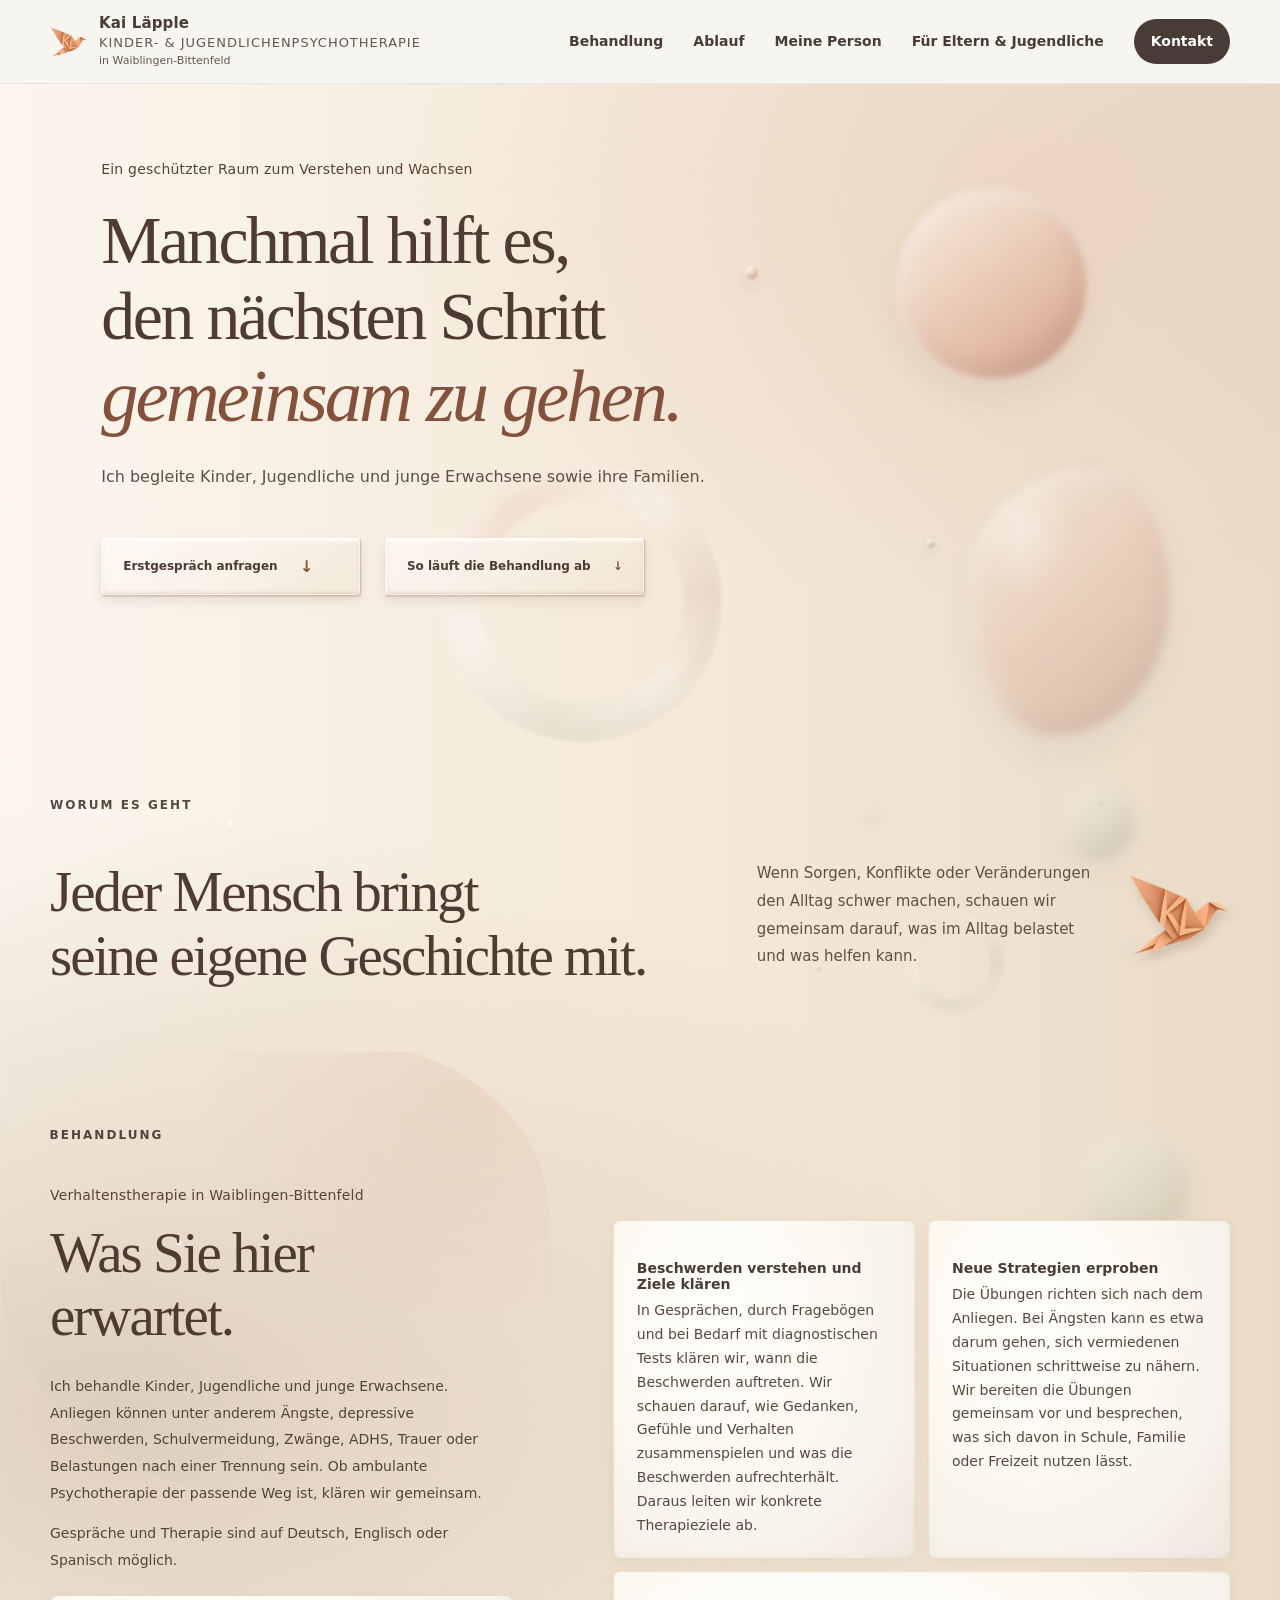
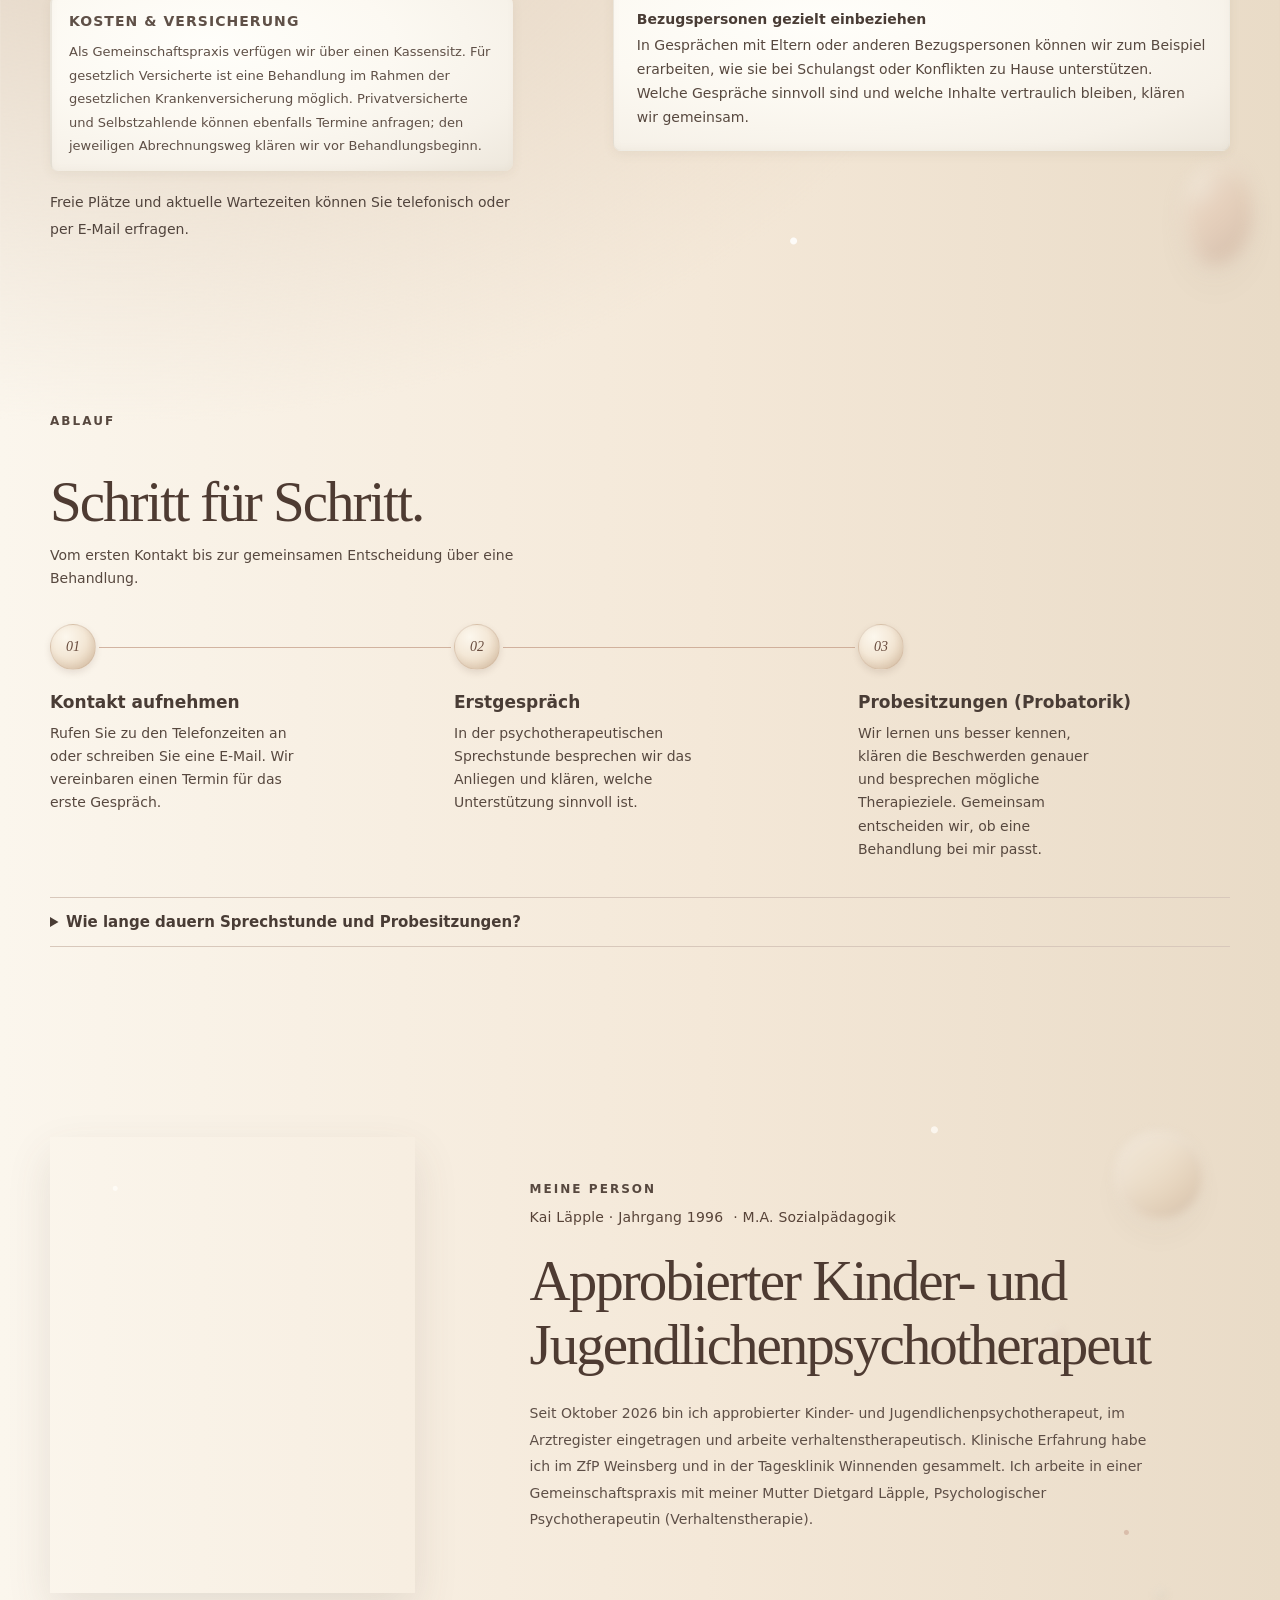
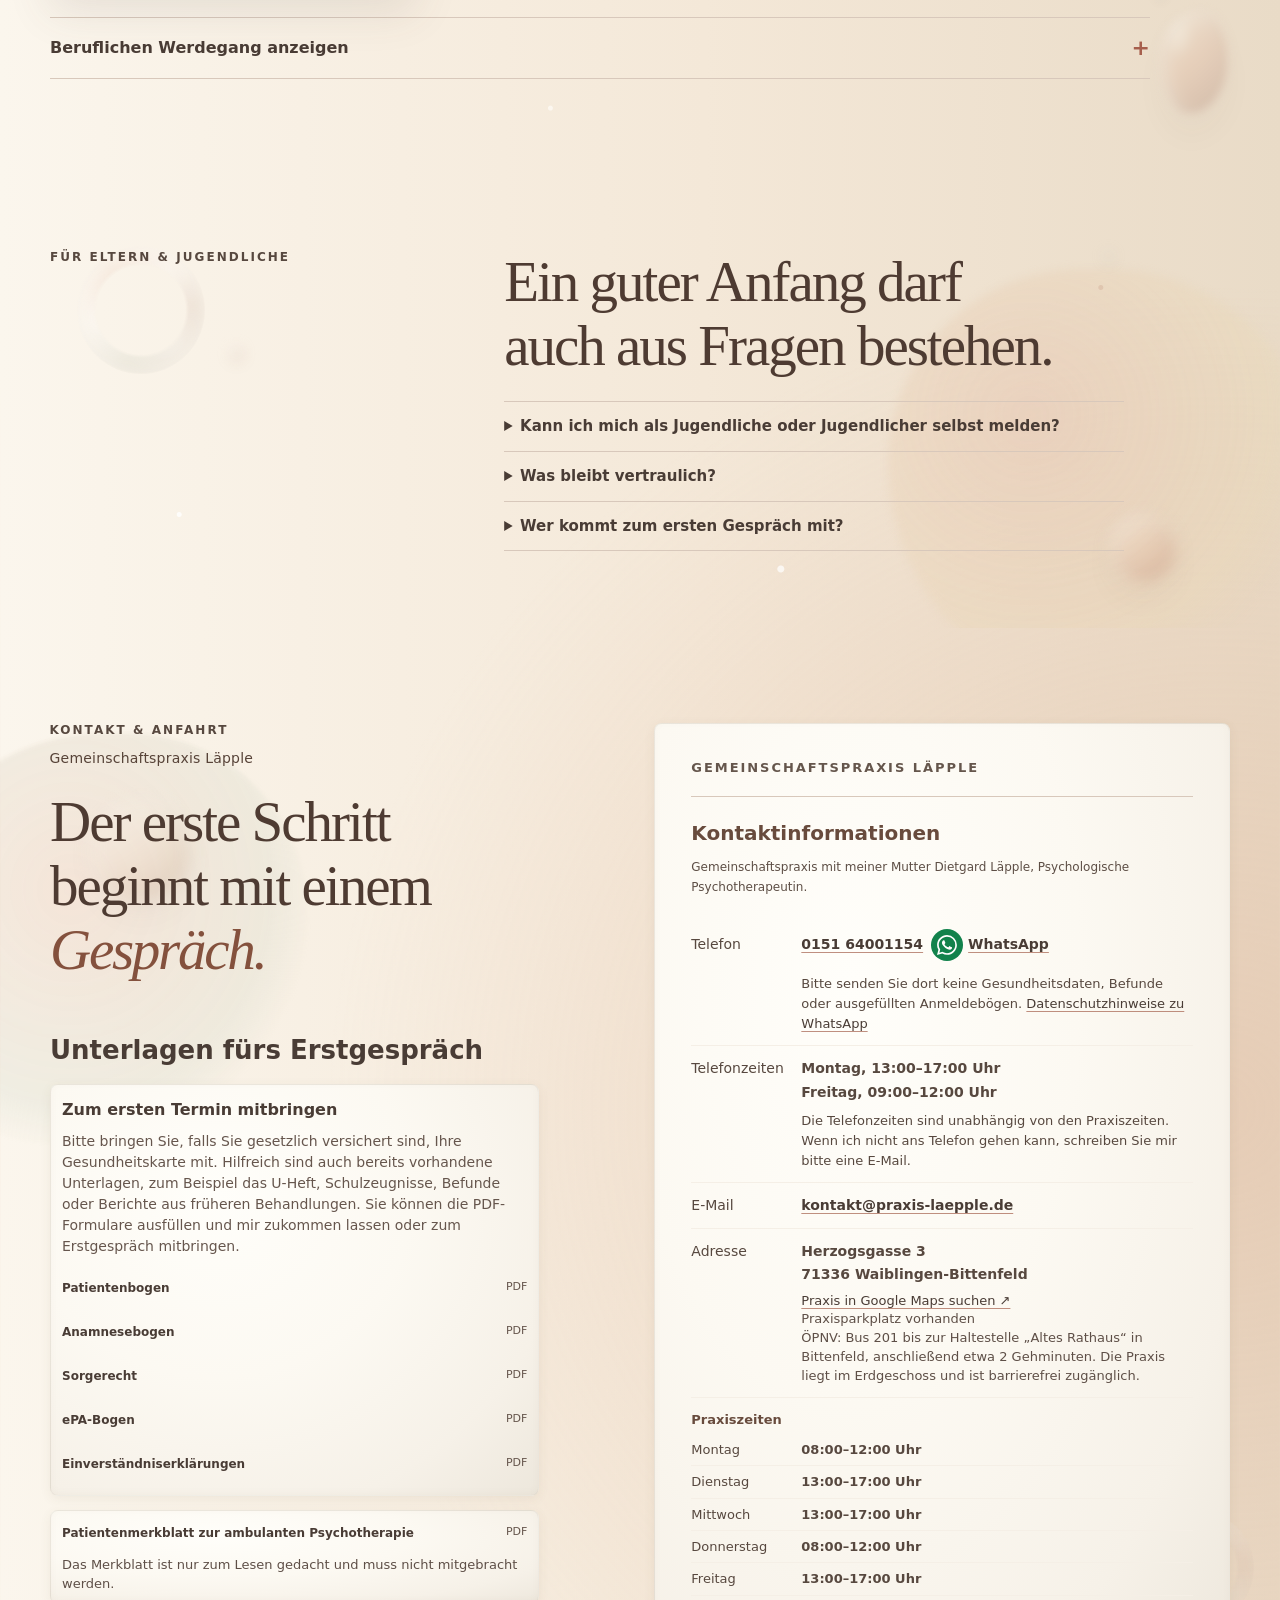
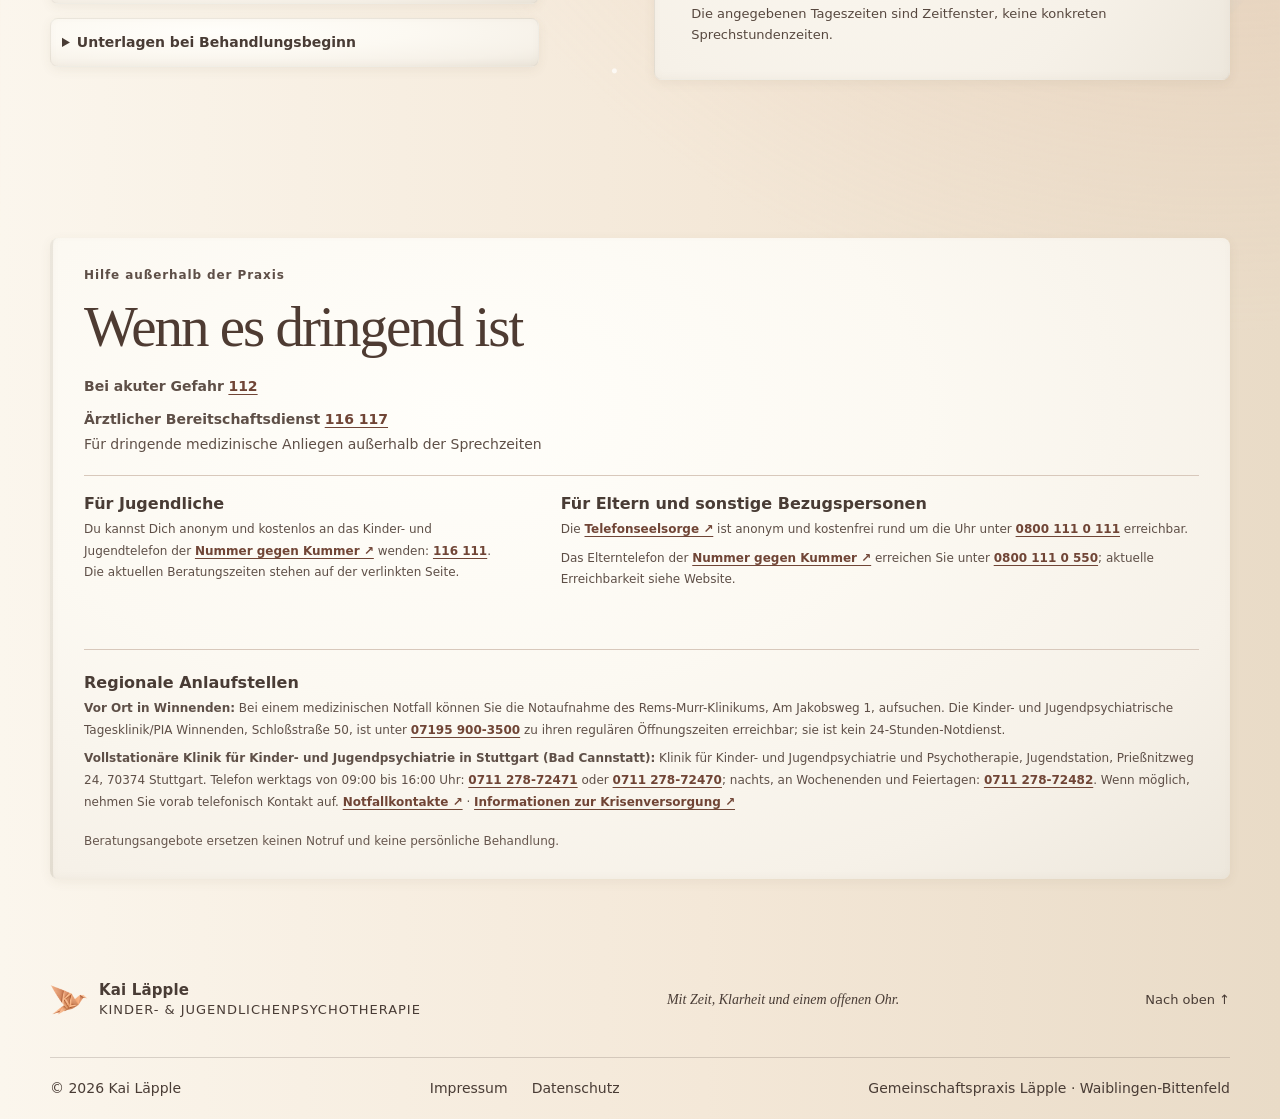
==== index.html @ 7a10edcb "Sanft bewegten Origami-Kranich neben den Willkommenstext setzen" ====
<!doctype html>
<html lang="de">
<head>
  <meta charset="utf-8">
  <meta name="viewport" content="width=device-width, initial-scale=1">
  <meta name="theme-color" content="#f7f5ef">
  <meta name="description" content="Praxis Läpple in Waiblingen-Bittenfeld: Kai Läpple ist approbierter Kinder- und Jugendlichenpsychotherapeut. Verhaltenstherapie für junge Menschen.">
  <meta property="og:type" content="website">
  <meta property="og:title" content="Kai Läpple | Praxis für Psychotherapie in Bittenfeld">
  <meta property="og:description" content="Approbierter Kinder- und Jugendlichenpsychotherapeut in Waiblingen-Bittenfeld. Verhaltenstherapie für Kinder, Jugendliche und junge Erwachsene.">
  <meta property="og:url" content="https://praxis-laepple.de/">
  <meta property="og:image" content="https://praxis-laepple.de/images/og-origami-share.png?v=20261110-sharp">
  <meta property="og:image:alt" content="Hochauflösender Origami-Vogel aus apricotfarbenem Papier auf warmem Cremegrund – Logo der Praxis Läpple">
  <meta property="og:image:type" content="image/png">
  <meta property="og:image:secure_url" content="https://praxis-laepple.de/images/og-origami-share.png?v=20261110-sharp">
  <meta property="og:image:width" content="1200">
  <meta property="og:image:height" content="630">
  <meta name="twitter:card" content="summary_large_image">
  <meta name="twitter:title" content="Kai Läpple | Psychotherapie in Bittenfeld">
  <meta name="twitter:description" content="Approbierter Kinder- und Jugendlichenpsychotherapeut in Waiblingen-Bittenfeld. Verhaltenstherapie für junge Menschen und Familien.">
  <meta name="twitter:image" content="https://praxis-laepple.de/images/og-origami-share.png?v=20261110-sharp">
  <meta name="twitter:image:alt" content="Freigestellter Origami-Vogel aus apricotfarbenem Papier, Logo der Praxis Läpple">
  <title>Kai Läpple | Praxis für Psychotherapie in Bittenfeld</title>
  <link rel="canonical" href="https://praxis-laepple.de/">
  <link rel="icon" type="image/png" sizes="512x512" href="/favicon.png">
  <link rel="shortcut icon" href="/favicon.png">
  <link rel="apple-touch-icon" sizes="512x512" href="/favicon.png">
  <script type="application/ld+json">
  {"@context":"https://schema.org","@type":"MedicalBusiness","name":"Praxis Läpple","description":"Gemeinschaftspraxis mit Kai Läpple, approbierter Kinder- und Jugendlichenpsychotherapeut, und seiner Mutter Dietgard Läpple, Psychologische Psychotherapeutin.","url":"https://praxis-laepple.de/","image":"https://praxis-laepple.de/images/og-origami-share.png?v=20261110-sharp","telephone":"+49 151 64001154","email":"kontakt@praxis-laepple.de","address":{"@type":"PostalAddress","streetAddress":"Herzogsgasse 3","postalCode":"71336","addressLocality":"Bittenfeld","addressCountry":"DE"},"availableLanguage":["German","English","Spanish"],"openingHoursSpecification":[{"@type":"OpeningHoursSpecification","dayOfWeek":"https://schema.org/Monday","opens":"08:00","closes":"12:00"},{"@type":"OpeningHoursSpecification","dayOfWeek":"https://schema.org/Tuesday","opens":"13:00","closes":"17:00"},{"@type":"OpeningHoursSpecification","dayOfWeek":"https://schema.org/Wednesday","opens":"13:00","closes":"17:00"},{"@type":"OpeningHoursSpecification","dayOfWeek":"https://schema.org/Thursday","opens":"08:00","closes":"12:00"},{"@type":"OpeningHoursSpecification","dayOfWeek":"https://schema.org/Friday","opens":"13:00","closes":"17:00"}]}
  </script>
  <link rel="stylesheet" href="styles.css?v=20261126-typografie">
  <link rel="stylesheet" href="image-styles.css?v=20261110f">
  <link rel="stylesheet" href="illustrations.css?v=20261126-ersttermin">
  <style>
    .welcome .welcome-story { display: flex; align-items: center; gap: clamp(14px, 2vw, 26px); min-width: 0; }
    .welcome .welcome-story p { margin-bottom: 0; }
    .welcome-crane { flex: 0 0 clamp(65px, 8vw, 105px); }
    .welcome-crane img {
      display: block;
      width: 100%;
      height: auto;
      filter: drop-shadow(3px 7px 5px rgba(119,77,55,.21));
    }
    @media (prefers-reduced-motion: no-preference) {
      .welcome-crane img { animation: welcome-crane-sway 9s ease-in-out infinite alternate; }
    }
    @keyframes welcome-crane-sway {
      from { transform: translateY(2px) rotate(-5deg); filter: drop-shadow(2px 5px 4px rgba(119,77,55,.23)); }
      to { transform: translateY(-6px) rotate(5deg); filter: drop-shadow(5px 10px 6px rgba(119,77,55,.15)); }
    }
    @media (max-width: 760px) {
      .welcome .welcome-story { display: grid; gap: 3px; }
      .welcome-crane { width: 65px; justify-self: end; }
    }
    #site-nav a:not(.nav-contact) {
      position: relative;
      transition: color .24s ease, transform .28s ease;
    }
    #site-nav a:not(.nav-contact)::after {
      content: "";
      position: absolute;
      inset: auto 0 -5px;
      height: 2px;
      border-radius: 2px;
      background: linear-gradient(90deg, #84513d, #c98a70);
      transform: scaleX(0);
      transform-origin: left;
      transition: transform .32s cubic-bezier(.22,.8,.3,1);
      pointer-events: none;
    }
    #site-nav a:not(.nav-contact):is(:hover, :focus-visible) { color: #84513d; }
    #site-nav a:not(.nav-contact):is(:hover, :focus-visible)::after { transform: scaleX(1); }
    @media (min-width: 761px) and (prefers-reduced-motion: no-preference) {
      #site-nav a:not(.nav-contact):is(:hover, :focus-visible) { transform: translateY(-2px); }
    }
    @media (max-width: 760px) {
      #site-nav a:not(.nav-contact)::after { inset: auto auto 3px 2px; width: 2.5rem; }
    }
    @media (prefers-reduced-motion: reduce) {
      #site-nav a:not(.nav-contact), #site-nav a:not(.nav-contact)::after { transition: none; }
    }
    #kontakt .whatsapp-contact {
      display: inline-flex;
      align-items: center;
      gap: 5px;
      min-height: 44px;
      padding-inline: 4px;
      white-space: nowrap;
    }
    #kontakt .whatsapp-contact svg { flex: none; }
    #main {
      --warm-glass-surface: linear-gradient(145deg, rgba(255,253,249,.62), rgba(233,219,199,.29));
      --matte-stops: #fcf7ed 0%, #f4e8d7 43%, #e6d3bb 77%, #d7bea4 100%;
      --matte-edge: rgba(145,108,83,.2);
      --matte-shadow: inset -2px -3px 6px rgba(130,91,65,.10), 0 3px 7px rgba(95,65,45,.13);
    }
    #main .offer-card,
    #main .membership-note,
    #main .contact-card,
    #main .process-steps article > span {
      background: radial-gradient(circle at 34% 27%, var(--matte-stops));
      border-color: var(--matte-edge);
      color: #684b3d;
      box-shadow: var(--matte-shadow);
    }
    #main .process-steps::before { content: none; }
    #main .process-steps article:not(:last-child)::before {
      content: "";
      position: absolute;
      pointer-events: none;
      background: #be927c;
      opacity: .65;
    }
    @media (min-width: 761px) {
      #main .process-steps article:not(:last-child)::before { top: 23px; left: 49px; right: -29px; height: 1px; }
    }
    @media (max-width: 760px) {
      #main .process-steps article:not(:last-child)::before { top: 49px; bottom: -17px; left: 22px; width: 1px; }
    }
    #main .offer-card,
    #main .membership-note,
    #main .contact-card {
      box-shadow: inset 0 0 0 1px rgba(255,251,245,.63), inset 0 2px 5px rgba(255,255,255,.78),
        inset 0 -3px 7px rgba(147,103,76,.19), 0 6px 15px rgba(78,59,50,.12);
    }
    #main .offer-card { transition: none; }
    #main .offer-card:hover { transform: none; }
    #start .hero-actions .button {
      background: var(--warm-glass-surface);
      border: 1px solid rgba(159,120,94,.46);
      border-top-color: rgba(255,255,255,.94);
      border-left-color: rgba(255,250,244,.88);
      color: #4e3b32;
      box-shadow: inset 0 0 0 1px rgba(255,251,245,.58), inset 0 2px 3px rgba(255,255,255,.78), inset 0 -2px 4px rgba(147,103,76,.23), 0 1px 2px rgba(78,59,50,.14), 0 5px 12px rgba(78,59,50,.11);
      -webkit-backdrop-filter: blur(9px);
      backdrop-filter: blur(9px);
    }
    #start .hero-actions .button:hover {
      background: linear-gradient(145deg, rgba(255,253,249,.82), rgba(233,219,199,.52));
    }
    #start .hero-actions .button span { color: #84513d; }
    .page-color-field {
      background:
        radial-gradient(ellipse 65% 560px at 80% 120px, rgba(233,202,181,.46), transparent 74%),
        radial-gradient(ellipse 90% var(--taupe-spread, 1050px) at 9% var(--taupe-center, 24%), rgba(210,189,167,.66), transparent 78%),
        radial-gradient(ellipse 87% var(--copper-spread, 1250px) at 95% var(--copper-center, 75%), rgba(224,181,155,.39), transparent 80%),
        linear-gradient(90deg,#fbf6ed 0%,#f4e8d8 55%,#e9dbc7 100%);
    }
    .page-color-field #main > section, .page-color-field > .site-footer { background: transparent !important; }
    .page-color-field { overflow-x: clip; }
    #main > .hero, #start > .ambient--hero { overflow: visible !important; }
    #main > .hero::before, #main > .process-section::before { background: none !important; }
    #main > .welcome::after, #main > .person-section::before { content: none !important; }
    #start .ambient--hero .ambient-orb { opacity: .53 !important; }
    #start .ambient--hero .ambient-ring { opacity: .32 !important; }
    #start .ambient--hero .ambient-petal { opacity: .38 !important; }
    @media (prefers-reduced-motion: no-preference) {
      #start .ambient-sculpture { animation: hero-sculpture-drift 24s ease-in-out infinite alternate; }
      #start .ambient--hero .ambient-orb { animation-duration: 12s; }
      #start .ambient--hero .ambient-ring { animation-duration: 17s; }
      #start .ambient--hero .ambient-petal { animation-duration: 15s; }
    }
    @keyframes hero-sculpture-drift {
      0% { border-radius: 63% 37% 49% 51% / 44% 45% 55% 56%; transform: translate3d(0, 0, 0) rotate(-5deg) scale(.98); }
      50% { border-radius: 43% 57% 58% 42% / 56% 39% 61% 44%; transform: translate3d(16px, 24px, 18px) rotate(1deg) scale(1.03); }
      100% { border-radius: 55% 45% 39% 61% / 42% 59% 41% 58%; transform: translate3d(35px, -22px, 0) rotate(9deg) scale(1.06); }
    }
    #main > .welcome::before {
      background-image:
        radial-gradient(circle at 18% 28%,rgba(255,255,255,.82) 0 2px,transparent 3px),
        radial-gradient(circle at 64% 74%,rgba(226,180,158,.3) 0 2px,transparent 3px),
        radial-gradient(circle at 86% 22%,rgba(194,203,184,.36) 0 3px,transparent 4px) !important;
    }
    #main > .person-section, #main > .crisis-section { border-top: 0 !important; }
    #main .ambient--margin { display: none; }
    @media (min-width: 1380px) {
      #main .ambient--margin { display: block; inset: 0 -96px; z-index: -1; }
      #main .ambient--process-margin .ambient-shape { right: 20px; top: 13%; width: 46px; opacity: .46; }
    }
    .person-copy .person-bio p { font-size: 14px; color: var(--ink-soft); line-height: 1.9; }
    @media (max-width: 760px) {
      #person .person-copy { display: contents; }
      #person .person-intro { grid-area: 1 / 1; }
      #person .person-visual { grid-area: 2 / 1; }
      #person .person-bio { grid-area: 3 / 1; }
      #main #person .person-bio h2 {
        font-size: clamp(18px, 6.8vw, 32px);
        hyphens: none;
        overflow-wrap: normal;
      }
      #main #person .person-bio h2 span { white-space: nowrap; }
      #person .career-details { grid-area: 4 / 1; }
      #person .person-intro .section-kicker { margin-bottom: 12px; }
      #person .person-intro .eyebrow { margin-bottom: 0; font-size: 13px; }
      #person .person-intro .degree-line { display: inline-block; white-space: nowrap; }
    }
    .site-header .brand-copy .brand-location { margin-top: 2px; font-size: 11px; letter-spacing: 0; text-transform: none; }
    #kontakt .contact-layout { row-gap: 24px; }
    #kontakt .contact-downloads { margin-top: 0; min-width: 0; }
    #kontakt .contact-downloads .form-download small { justify-self: end; text-align: right; font-size: 11px; }
    .contact-downloads > h3 { margin: 0 0 12px; font-size: clamp(20px, 3vw, 26px); }
    .crisis-section .crisis-priority { padding-bottom: 10px; border-bottom: 1px solid var(--line); }
    .crisis-section .crisis-priority p { margin: 0 0 8px; font-size: 14px; }
    .crisis-section .crisis-audiences .crisis-local { padding-top: 5px; border-top: 1px solid var(--line); }
    @media (min-width: 761px) {
      #kontakt .contact-layout { grid-template-rows: auto 1fr; }
      #kontakt .contact-card { grid-area: 1 / 2 / span 2; }
      #kontakt .contact-downloads { grid-area: 2 / 1; }
      #kontakt .contact-download-jump { display: none; }
      .crisis-section .crisis-local { grid-column: 1 / -1; }
    }
    @media (max-width: 760px) {
      #start { padding-bottom: 30px !important; }
    }
    #main .matte-surface,
    #main .matte-surface:hover {
      background: radial-gradient(ellipse at 34% 27%, #fffefa 0%, #fcf9f2 43%, #f6f1e8 77%, #ede7dc 100%);
      border-color: rgba(139,125,106,.11);
      border-radius: 8px;
      box-shadow: inset 0 -2px 7px rgba(117,104,88,.04), 0 3px 12px rgba(95,80,62,.07);
    }
  </style>
</head>
<body>
  <a class="skip-link" href="#main">Zum Inhalt springen</a>
  <header class="site-header">
    <a class="brand" href="#start" aria-label="Kai Läpple – zur Startseite">
      <span class="brand-mark" aria-hidden="true"><img class="brand-logo" src="images/origami-transparent-icon.png" alt="" aria-hidden="true" width="512" height="512"></span>
      <span class="brand-copy"><strong>Kai Läpple</strong><small>Kinder- &amp; Jugendlichenpsychotherapie</small><small class="brand-location">in Waiblingen-Bittenfeld</small></span>
    </a>
    <button class="menu-toggle" aria-expanded="false" aria-controls="site-nav"><span></span><span></span><span class="sr-only">Menü öffnen</span></button>
    <nav id="site-nav" class="site-nav" aria-label="Hauptnavigation">
      <a href="#angebot">Behandlung</a><a href="#ablauf">Ablauf</a><a href="#person">Meine Person</a><a href="#informationen">Für Eltern &amp; Jugendliche</a><a class="nav-contact" href="#kontakt">Kontakt</a>
    </nav>
  </header>

  <div class="page-color-field">
  <main id="main">
    <section class="hero section-shell" id="start">
      <div class="ambient-composition ambient--hero" aria-hidden="true"><span class="ambient-shape ambient-sculpture"></span><span class="ambient-shape ambient-orb ambient-orb--peach"></span><span class="ambient-shape ambient-ring"></span><span class="ambient-shape ambient-petal"></span><i class="ambient-bead bead-one"></i><i class="ambient-bead bead-two"></i><i class="ambient-bead bead-three"></i></div>
        <div class="hero-copy">
        <p class="eyebrow"><span class="eyebrow-dot"></span> Ein geschützter Raum zum Verstehen und Wachsen</p>
        <h1>Manchmal hilft es,<br>den nächsten Schritt<br><em>gemeinsam zu&nbsp;gehen.</em></h1>
        <p class="hero-intro">Ich begleite Kinder, Jugendliche und junge Erwachsene sowie ihre Familien.</p>
        <div class="hero-actions"><a class="button button-dark" href="#kontakt">Erstgespräch anfragen <span aria-hidden="true">↓</span></a><a class="button button-outline" href="#ablauf">So läuft die Behandlung ab <span aria-hidden="true">↓</span></a></div>
      </div>

    </section>

    <section class="welcome welcome-compact section-shell section-pad" aria-labelledby="welcome-title">
      <div class="ambient-composition ambient--welcome" aria-hidden="true"><span class="ambient-shape ambient-orb ambient-orb--sage"></span><span class="ambient-shape ambient-ring ambient-ring--small"></span><i class="ambient-bead bead-one"></i><i class="ambient-bead bead-two"></i></div>
      <div class="section-kicker"><span>Worum es geht</span></div>
      <div class="welcome-content"><h2 id="welcome-title">Jeder Mensch bringt<br>seine eigene Geschichte mit.</h2><div class="welcome-story"><p>Wenn Sorgen, Konflikte oder Veränderungen den Alltag schwer machen, schauen wir gemeinsam darauf, was im Alltag belastet und was helfen kann.</p><div class="welcome-crane" aria-hidden="true"><img src="images/origami-transparent-icon.png" alt="" width="512" height="512" loading="lazy" decoding="async"></div></div></div>
    </section>

    <section class="offer-section" id="angebot">
      <div class="ambient-composition ambient--offer" aria-hidden="true"><span class="ambient-shape ambient-orb ambient-orb--sage"></span><span class="ambient-shape ambient-petal ambient-petal--clay"></span><i class="ambient-bead bead-one"></i><i class="ambient-bead bead-two"></i><i class="ambient-bead bead-three"></i></div><div class="section-shell section-pad offer-layout"><div><div class="section-kicker"><span>Behandlung</span></div><p class="eyebrow">Verhaltenstherapie in Waiblingen-Bittenfeld</p><h2>Was Sie hier<br>erwartet.</h2><p>Ich behandle Kinder, Jugendliche und junge Erwachsene. Anliegen können unter anderem Ängste, depressive Beschwerden, Schulvermeidung, Zwänge, ADHS, Trauer oder Belastungen nach einer Trennung sein. Ob ambulante Psychotherapie der passende Weg ist, klären wir gemeinsam.</p><p>Gespräche und Therapie sind auf Deutsch, Englisch oder Spanisch möglich.</p><div class="membership-note matte-surface"><span class="mini-label">KOSTEN &amp; VERSICHERUNG</span><p>Als Gemeinschaftspraxis verfügen wir über einen Kassensitz. Für gesetzlich Versicherte ist eine Behandlung im Rahmen der gesetzlichen Krankenversicherung möglich. Privatversicherte und Selbstzahlende können ebenfalls Termine anfragen; den jeweiligen Abrechnungsweg klären wir vor Behandlungsbeginn.</p></div><p class="offer-wait-note">Freie Plätze und aktuelle Wartezeiten können Sie telefonisch oder per E-Mail erfragen.</p></div><div class="offer-cards">
        <article class="offer-card matte-surface"><h3>Beschwerden verstehen und Ziele klären</h3><p>In Gesprächen, durch Fragebögen und bei Bedarf mit diagnostischen Tests klären wir, wann die Beschwerden auftreten. Wir schauen darauf, wie Gedanken, Gefühle und Verhalten zusammenspielen und was die Beschwerden aufrechterhält. Daraus leiten wir konkrete Therapieziele ab.</p></article>
        <article class="offer-card matte-surface"><h3>Neue Strategien erproben</h3><p>Die Übungen richten sich nach dem Anliegen. Bei Ängsten kann es etwa darum gehen, sich vermiedenen Situationen schrittweise zu nähern. Wir bereiten die Übungen gemeinsam vor und besprechen, was sich davon in Schule, Familie oder Freizeit nutzen lässt.</p></article>
        <article class="offer-card matte-surface"><h3>Bezugspersonen gezielt einbeziehen</h3><p>In Gesprächen mit Eltern oder anderen Bezugspersonen können wir zum Beispiel erarbeiten, wie sie bei Schulangst oder Konflikten zu Hause unterstützen. Welche Gespräche sinnvoll sind und welche Inhalte vertraulich bleiben, klären wir gemeinsam.</p></article>
      </div></div></section>

    <section class="section-shell section-pad process-section" id="ablauf"><div class="ambient-composition ambient--margin ambient--process-margin" aria-hidden="true"><span class="ambient-shape ambient-orb ambient-orb--sage"></span></div><div class="section-kicker"><span>Ablauf</span></div><div class="process-heading"><h2>Schritt für Schritt.</h2><p>Vom ersten Kontakt bis zur gemeinsamen Entscheidung über eine Behandlung.</p></div><div class="process-steps"><article><span>01</span><h3>Kontakt aufnehmen</h3><p>Rufen Sie zu den Telefonzeiten an oder schreiben Sie eine E-Mail. Wir vereinbaren einen Termin für das erste Gespräch.</p></article><article><span>02</span><h3>Erstgespräch</h3><p>In der psychotherapeutischen Sprechstunde besprechen wir das Anliegen und klären, welche Unterstützung sinnvoll ist.</p></article><article><span>03</span><h3>Probesitzungen (Probatorik)</h3><p>Wir lernen uns besser kennen, klären die Beschwerden genauer und besprechen mögliche Therapieziele. Gemeinsam entscheiden wir, ob eine Behandlung bei mir passt.</p></article></div>
      <details class="site-disclosure process-detail">
        <summary>Wie lange dauern Sprechstunde und Probesitzungen?</summary>
        <p>Eine Einheit der psychotherapeutischen Sprechstunde dauert mindestens 25 Minuten. Für Kinder und Jugendliche sind bis zu 250 Minuten je Krankheitsfall möglich. Vor einer weiteren Behandlung sind in der Regel mindestens 50 Minuten Sprechstunde vorgesehen. Vor einer Kurz- oder Langzeittherapie finden bei Kindern und Jugendlichen zwei bis sechs Probesitzungen statt.</p>
      </details>
    </section>

    <section class="person-section" id="person">
      <div class="ambient-composition ambient--person" aria-hidden="true"><span class="ambient-shape ambient-orb ambient-orb--sand"></span><span class="ambient-shape ambient-petal ambient-petal--clay"></span><i class="ambient-bead bead-one"></i><i class="ambient-bead bead-two"></i></div>
      <div class="section-shell section-pad person-layout">
        <div class="person-visual">
          <img class="person-image" src="images/kai-laepple-portrait-new.jpg" alt="Kai Läpple vor einem Bücherregal, Porträt der Praxis" loading="lazy" decoding="async">
          <!-- Bei Verfügbarkeit kann hier zusätzlich ein klassisches Porträt ergänzt werden.
          <img class="person-image person-image-classic" src="images/kai-laepple-portrait.jpg" alt="Kai Läpple, klassisches Porträt" loading="lazy" decoding="async">
          -->
        </div>
        <div class="person-copy"><div class="person-intro"><div class="section-kicker"><span>Meine Person</span></div><p class="eyebrow"><span>Kai Läpple · Jahrgang 1996</span> <span class="degree-line"><span aria-hidden="true">· </span><abbr title="Master of Arts">M.A.</abbr> Sozialpädagogik</span></p></div><div class="person-bio"><h2>Approbierter Kinder- und <span>Jugendlichenpsychotherapeut</span></h2><p>Seit Oktober 2026 bin ich approbierter Kinder- und Jugendlichenpsychotherapeut, im Arztregister eingetragen und arbeite verhaltenstherapeutisch. Klinische Erfahrung habe ich im ZfP Weinsberg und in der Tagesklinik Winnenden gesammelt. Ich arbeite in einer Gemeinschaftspraxis mit meiner Mutter Dietgard Läpple, Psychologischer Psychotherapeutin (Verhaltenstherapie).</p></div></div>
        <details class="career-details">
          <summary id="qualifikation"><span class="when-closed">Beruflichen Werdegang anzeigen</span><span class="when-open">Beruflichen Werdegang ausblenden</span></summary>
      <div class="timeline">
        <article class="timeline-item"><span class="timeline-date">2022 — 2026</span><div><h3>Ausbildung zum Kinder- und Jugendlichenpsychotherapeuten</h3><p>Verhaltenstherapie · Stuttgarter Zentrum für Verhaltenstherapie</p></div></article>
        <article class="timeline-item"><span class="timeline-date">2022 — 2026</span><div><h3>Klinische Erfahrung im Rahmen der Ausbildung</h3><p>ZfP Weinsberg · Tagesklinik Winnenden</p></div></article>
        <article class="timeline-item"><span class="timeline-date">2020 — 2022</span><div><h3>Master Sozialpädagogik</h3><p>Eberhard Karls Universität Tübingen</p></div></article>
        <article class="timeline-item"><span class="timeline-date">2017 — 2020</span><div><h3>Bachelor Erziehungswissenschaft</h3><p>Eberhard Karls Universität Tübingen</p></div></article>
        <article class="timeline-item"><span class="timeline-date">Während des Studiums</span><div><h3>KIT-Jugendhilfe Tübingen</h3><p>Mitarbeit in einer geschlossenen Wohngruppe</p></div></article>
        <article class="timeline-item"><span class="timeline-date">2019 — 2020</span><div><h3>Hector-Institut für Empirische Bildungsforschung</h3><p>Studentische Hilfskraft · Universität Tübingen</p></div></article>
        <article class="timeline-item"><span class="timeline-date">2019</span><div><h3>AESCO, Valencia</h3><p>Nichtregierungsorganisation „América, España, Solidaridad y Cooperación“ · Deutsch- und Englischkurse sowie Hausaufgabenbetreuung</p></div></article>
        <article class="timeline-item"><span class="timeline-date">2017</span><div><h3>Taller d’Art Cultura i Creació, Barcelona</h3><p>Europäischer Freiwilligendienst</p></div></article><article class="timeline-item"><span class="timeline-date">2012 — 2013</span><div><h3>Waldkindergarten</h3><p>Freiwilliges Soziales Jahr · Begleitung von Kindern in einem naturnahen Alltag</p></div></article>
      </div>
      <div class="qualification-extras"><div class="additional-qualifications"><span class="mini-label">ZUSATZQUALIFIKATIONEN</span><ul><li>Progressive Muskelrelaxation nach Jacobson</li><li>Gruppenpsychotherapie</li></ul></div><div class="languages"><span class="mini-label">SPRACHEN</span><p><b>Deutsch</b> · Muttersprache<br><b>Englisch &amp; Spanisch</b> · gute Kenntnisse</p></div></div>
          <div class="membership-note matte-surface"><span class="mini-label">MITGLIEDSCHAFTEN</span><ul class="membership-list"><li>Kassenärztliche Vereinigung Baden-Württemberg (KVBW)</li><li>Landespsychotherapeutenkammer Baden-Württemberg (LPK BW)</li><li>Deutsche Psychotherapeuten Vereinigung (DPtV)</li><li>Deutsche Gesellschaft für Verhaltenstherapie (DGVT)</li></ul></div>
        </details>
      </div>
    </section>

    <section class="family-section" id="informationen">
      <div class="ambient-composition ambient--family" aria-hidden="true"><span class="ambient-shape ambient-ring ambient-ring--small"></span><span class="ambient-shape ambient-orb ambient-orb--peach"></span><i class="ambient-bead bead-one"></i><i class="ambient-bead bead-two"></i></div><div class="section-shell section-pad family-layout"><div class="section-kicker"><span>Für Eltern &amp; Jugendliche</span></div><div class="family-content"><h2>Ein guter Anfang darf<br>auch aus Fragen bestehen.</h2><div class="family-questions">
          <details class="site-disclosure"><summary>Kann ich mich als Jugendliche oder Jugendlicher selbst melden?</summary><p>Ja. Du kannst anrufen oder per E-Mail nach einem Erstgespräch fragen. Für die Anfrage reichen Dein Name und eine Rückrufmöglichkeit. Was Dich beschäftigt, kannst Du in Ruhe im Gespräch erzählen.</p></details>
          <details class="site-disclosure"><summary>Was bleibt vertraulich?</summary><p>Was Du mir erzählst, behandle ich vertraulich. Wenn es sinnvoll ist, Deine Eltern einzubeziehen, besprechen wir, was sie erfahren sollen. Bei akuter Gefahr für Dich oder andere kann es nötig sein, Hilfe dazuzuholen.</p></details>
          <details class="site-disclosure"><summary>Wer kommt zum ersten Gespräch mit?</summary><p>Bei der Terminvereinbarung klären wir, wer mitkommt. Im Gespräch können Eltern ihre Beobachtungen schildern. Jugendliche können auch einen Teil des Gesprächs allein mit mir führen.</p></details>
        </div></div></div></section>

    <section class="contact-section" id="kontakt">
      <div class="ambient-composition ambient--contact" aria-hidden="true"><span class="ambient-shape ambient-orb ambient-orb--sand"></span><span class="ambient-shape ambient-ring"></span><i class="ambient-bead bead-one"></i><i class="ambient-bead bead-two"></i></div><div class="section-shell section-pad contact-layout"><div><div class="section-kicker"><span>Kontakt &amp; Anfahrt</span></div><p class="eyebrow">Gemeinschaftspraxis Läpple</p><h2>Der erste Schritt<br>beginnt mit einem<br><em>Gespräch.</em></h2><a class="contact-download-jump" href="#first-appointment-title">Unterlagen fürs Erstgespräch <span aria-hidden="true">↓</span></a></div><div class="contact-card matte-surface"><div class="contact-card-top"><span>GEMEINSCHAFTSPRAXIS LÄPPLE</span></div><h3>Kontaktinformationen</h3><p class="practice-note">Gemeinschaftspraxis mit meiner Mutter Dietgard Läpple, Psychologische Psychotherapeutin.</p><dl><div><dt style="display:flex;align-items:center;align-self:start;min-height:44px">Telefon</dt><dd>
        <span style="display:flex;align-items:center;flex-wrap:wrap;column-gap:4px">
          <a href="tel:+4915164001154">0151 64001154</a>
          <a href="https://wa.me/4915164001154" rel="noreferrer" aria-label="WhatsApp öffnen" aria-describedby="whatsapp-hinweis" class="whatsapp-contact">
            <svg aria-hidden="true" focusable="false" width="32" height="32" viewBox="0 0 32 32">
              <circle cx="16" cy="16" r="16" fill="#12824c"/>
              <path fill="#fff" transform="translate(6 6) scale(1.25)" d="M13.601 2.326A7.85 7.85 0 0 0 7.994 0C3.627 0 .068 3.558.064 7.926c0 1.399.366 2.76 1.057 3.965L0 16l4.204-1.102a7.9 7.9 0 0 0 3.79.965h.004c4.368 0 7.926-3.558 7.93-7.93a7.9 7.9 0 0 0-2.327-5.607m-5.607 12.2a6.6 6.6 0 0 1-3.356-.919l-.24-.144-2.494.654.665-2.433-.156-.251a6.57 6.57 0 0 1-1.007-3.507c0-3.63 2.958-6.589 6.592-6.589a6.55 6.55 0 0 1 4.66 1.931 6.56 6.56 0 0 1 1.927 4.662c-.004 3.638-2.962 6.596-6.591 6.596m3.615-4.942c-.197-.1-1.171-.579-1.353-.647-.183-.065-.316-.1-.445.1-.133.197-.514.646-.628.776-.114.133-.232.148-.43.05-.197-.1-.836-.309-1.593-.986-.59-.525-.985-1.175-1.103-1.372-.114-.198-.011-.305.088-.403.087-.088.197-.232.296-.346.1-.114.133-.198.198-.331.064-.134.034-.248-.015-.346-.05-.1-.445-1.077-.612-1.472-.16-.388-.323-.335-.445-.34l-.38-.007a.73.73 0 0 0-.528.247c-.182.198-.692.677-.692 1.654s.711 1.917.81 2.05c.098.133 1.396 2.133 3.387 2.993.471.205.84.326 1.129.418.475.152.908.129 1.25.08.381-.058 1.172-.479 1.339-.943.163-.464.163-.86.114-.943-.05-.084-.183-.133-.38-.232"/>
            </svg>
            <span>WhatsApp</span>
          </a>
        </span>
        <small id="whatsapp-hinweis">Bitte senden Sie dort keine Gesundheitsdaten, Befunde oder ausgefüllten Anmeldebögen. <a href="datenschutz.html#whatsapp">Datenschutzhinweise zu WhatsApp</a></small>
      </dd></div><div><dt>Telefonzeiten</dt><dd>Montag, 13:00–17:00 Uhr<br>Freitag, 09:00–12:00 Uhr<br><small>Die Telefonzeiten sind unabhängig von den Praxiszeiten. Wenn ich nicht ans Telefon gehen kann, schreiben Sie mir bitte eine E-Mail.</small></dd></div><div class="contact-email"><dt>E-Mail</dt><dd><a href="mailto:kontakt@praxis-laepple.de">kontakt@praxis-laepple.de</a></dd></div><div><dt>Adresse</dt><dd>Herzogsgasse 3<br>71336 Waiblingen-Bittenfeld<span class="contact-directions"><a href="https://www.google.com/maps/search/?api=1&amp;query=Herzogsgasse%203%2C%2071336%20Waiblingen-Bittenfeld" target="_blank" rel="noopener noreferrer">Praxis in Google Maps suchen ↗</a><br>Praxisparkplatz vorhanden<br>ÖPNV: Bus 201 bis zur Haltestelle „Altes Rathaus“ in Bittenfeld, anschließend etwa 2 Gehminuten. Die Praxis liegt im Erdgeschoss und ist barrierefrei zugänglich.</span></dd></div></dl><div class="hours-block" style="margin-top:14px;padding-top:0;border-top:0"><h4>Praxiszeiten</h4><dl><div><dt>Montag</dt><dd>08:00–12:00 Uhr</dd></div><div><dt>Dienstag</dt><dd>13:00–17:00 Uhr</dd></div><div><dt>Mittwoch</dt><dd>13:00–17:00 Uhr</dd></div><div><dt>Donnerstag</dt><dd>08:00–12:00 Uhr</dd></div><div><dt>Freitag</dt><dd>13:00–17:00 Uhr</dd></div></dl><small>Die angegebenen Tageszeiten sind Zeitfenster, keine konkreten Sprechstundenzeiten.</small></div>
      </div>
      <section class="practice-downloads contact-downloads" aria-labelledby="first-appointment-title">
        <h3 id="first-appointment-title">Unterlagen fürs Erstgespräch</h3>
        <div class="first-appointment-panel matte-surface">
          <h4>Zum ersten Termin mitbringen</h4>
          <p class="form-note">Bitte bringen Sie, falls Sie gesetzlich versichert sind, Ihre Gesundheitskarte mit. Hilfreich sind auch bereits vorhandene Unterlagen, zum Beispiel das U-Heft, Schulzeugnisse, Befunde oder Berichte aus früheren Behandlungen. Sie können die PDF-Formulare ausfüllen und mir zukommen lassen oder zum Erstgespräch mitbringen.</p>
          <ul class="form-download-list">
            <li><a class="form-download" href="patientenbogen.pdf"><strong>Patientenbogen</strong><small>PDF</small></a></li>
            <li><a class="form-download" href="anmeldebogen.pdf?v=20261126-hell"><strong>Anamnesebogen</strong><small>PDF</small></a></li>
            <li><a class="form-download" href="sorgerecht-einverstaendnis.pdf"><strong>Sorgerecht</strong><small>PDF</small></a></li>
            <li><a class="form-download" href="epa-bogen.pdf?v=20261126-fusszeile"><strong>ePA-Bogen</strong><small>PDF</small></a></li>
            <li><a class="form-download" href="einverstaendniserklaerungen-psychotherapie.pdf"><strong>Einverständniserklärungen</strong><small>PDF</small></a></li>
          </ul>
        </div>
        <div class="practice-information matte-surface">
          <a class="form-download" href="patientenmerkblatt.pdf?v=stempel"><strong>Patientenmerkblatt zur ambulanten Psychotherapie</strong><small>PDF</small></a>
          <p class="form-note">Das Merkblatt ist nur zum Lesen gedacht und muss nicht mitgebracht werden.</p>
        </div>
        <details class="treatment-downloads matte-surface">
          <summary>Unterlagen bei Behandlungsbeginn</summary>
          <ul class="form-download-list">
            <li><a class="form-download" href="behandlungsvertrag.pdf"><strong>Behandlungsvertrag</strong><small>PDF</small></a></li>
            <li><a class="form-download" href="berichtspflicht.pdf"><strong>Erklärung zur Berichtspflicht</strong><small>PDF</small></a></li>
            <li><a class="form-download" href="schweigepflichtentbindung.pdf"><strong>Schweigepflichtentbindung</strong><small>PDF</small></a></li>
          </ul>
        </details>
      </section>
      </div>
    </section>
    <section class="crisis-section" id="krisenhilfe" aria-labelledby="crisis-title"><div class="section-shell crisis-note"><div class="matte-surface"><p class="mini-label">Hilfe außerhalb der Praxis</p><h2 id="crisis-title">Wenn es dringend ist</h2>
      <div class="crisis-priority">
        <p><strong>Bei akuter Gefahr</strong> <a href="tel:112">112</a></p>
        <p><strong>Ärztlicher Bereitschaftsdienst</strong> <a href="tel:116117">116 117</a><br>Für dringende medizinische Anliegen außerhalb der Sprechzeiten</p>
      </div>
      <div class="crisis-audiences">
        <section><h3>Für Jugendliche</h3><p>Du kannst Dich anonym und kostenlos an das Kinder- und Jugendtelefon der <a href="https://www.nummergegenkummer.de/kinder-und-jugendberatung/" target="_blank" rel="noopener noreferrer">Nummer gegen Kummer ↗</a> wenden: <a href="tel:116111">116 111</a>. Die aktuellen Beratungszeiten stehen auf der verlinkten Seite.</p></section><section><h3>Für Eltern und sonstige Bezugspersonen</h3><p>Die <a href="https://www.telefonseelsorge.de/" target="_blank" rel="noopener noreferrer">Telefonseelsorge ↗</a> ist anonym und kostenfrei rund um die Uhr unter <a href="tel:08001110111">0800 111 0 111</a> erreichbar.</p><p>Das Elterntelefon der <a href="https://www.nummergegenkummer.de/elternberatung/" target="_blank" rel="noopener noreferrer">Nummer gegen Kummer ↗</a> erreichen Sie unter <a href="tel:08001110550">0800 111 0 550</a>; aktuelle Erreichbarkeit siehe Website.</p></section>
        <section class="crisis-local"><h3>Regionale Anlaufstellen</h3><p><strong>Vor Ort in Winnenden:</strong> Bei einem medizinischen Notfall können Sie die Notaufnahme des Rems-Murr-Klinikums, Am Jakobsweg 1, aufsuchen. Die Kinder- und Jugendpsychiatrische Tagesklinik/PIA Winnenden, Schloßstraße 50, ist unter <a href="tel:+4971959003500">07195 900-3500</a> zu ihren regulären Öffnungszeiten erreichbar; sie ist kein 24-Stunden-Notdienst.</p><p><strong>Vollstationäre Klinik für Kinder- und Jugendpsychiatrie in Stuttgart (Bad Cannstatt):</strong> Klinik für Kinder- und Jugendpsychiatrie und Psychotherapie, Jugendstation, Prießnitzweg 24, 70374 Stuttgart. Telefon werktags von 09:00 bis 16:00 Uhr: <a href="tel:+4971127872471">0711 278-72471</a> oder <a href="tel:+4971127872470">0711 278-72470</a>; nachts, an Wochenenden und Feiertagen: <a href="tel:+4971127872482">0711 278-72482</a>. Wenn möglich, nehmen Sie vorab telefonisch Kontakt auf. <a href="https://www.klinikum-stuttgart.de/medizin-pflege/kinder-jugendpsychiatrie-psychotherapie/kontakt-sprechstunden" target="_blank" rel="noopener noreferrer">Notfallkontakte ↗</a> · <a href="https://www.klinikum-stuttgart.de/medizin-pflege/kinder-jugendpsychiatrie-psychotherapie/krisenmanagement" target="_blank" rel="noopener noreferrer">Informationen zur Krisenversorgung ↗</a></p></section></div><small>Beratungsangebote ersetzen keinen Notruf und keine persönliche Behandlung.</small></div></div>
    </section>
  </main>
  <footer class="site-footer"><div class="section-shell footer-main"><a class="brand footer-brand" href="#start"><span class="brand-mark" aria-hidden="true"><img class="brand-logo" src="images/origami-transparent-icon.png" alt="" aria-hidden="true" width="512" height="512"></span><span class="brand-copy"><strong>Kai Läpple</strong><small>Kinder- &amp; Jugendlichenpsychotherapie</small></span></a><p>Mit Zeit, Klarheit und einem offenen Ohr.</p><a class="footer-top" href="#start">Nach oben ↑</a></div><div class="section-shell footer-bottom"><span>© <span id="year">2026</span> Kai Läpple</span><div><a href="impressum.html">Impressum</a><a href="datenschutz.html">Datenschutz</a></div><span>Gemeinschaftspraxis Läpple · Waiblingen-Bittenfeld</span></div>
  </footer>
  </div>
  <script src="script.js?v=20261110f"></script>
  <script>
    {
      const field = document.querySelector(".page-color-field");
      const treatment = document.getElementById("angebot");
      const contact = document.getElementById("kontakt");
      const updateColors = () => {
        const top = field.getBoundingClientRect().top;
        for (const [name, section] of [["taupe", treatment], ["copper", contact]]) {
          const bounds = section.getBoundingClientRect();
          field.style.setProperty(`--${name}-center`, `${bounds.top - top + bounds.height * 0.42}px`);
          field.style.setProperty(`--${name}-spread`, `${Math.max(520, bounds.height * 0.9)}px`);
        }
      };
      updateColors();
      const observer = new ResizeObserver(updateColors);
      for (const section of [field, ...field.querySelectorAll("#main > section")]) observer.observe(section);
    }
  </script>
</body>
</html>
---- styles.css ----
:root{--paper:#fbf8f2;--paper-dark:#f1e9df;--ink:#574a43;--ink-soft:#74665d;--muted:#81746a;--coral:#a86652;--coral-light:#edd8c9;--sage:#c2cbb8;--line:#e5ddd3;--white:#fffdf9;--serif:Georgia,'Times New Roman',serif;--sans:system-ui,-apple-system,BlinkMacSystemFont,'Segoe UI',Arial,sans-serif;--display:system-ui,-apple-system,BlinkMacSystemFont,'Segoe UI',Arial,sans-serif}*{box-sizing:border-box}html{scroll-behavior:smooth;scroll-padding-top:88px}body{margin:0;background:var(--paper);color:var(--ink);font-family:var(--sans);font-size:16px;line-height:1.65;-webkit-font-smoothing:antialiased}a{color:inherit;text-decoration:none}button{font:inherit}.sr-only{position:absolute;width:1px;height:1px;padding:0;margin:-1px;overflow:hidden;clip:rect(0,0,0,0);white-space:nowrap;border:0}.skip-link{position:fixed;left:16px;top:12px;z-index:100;background:var(--ink);color:white;padding:10px 15px;transform:translateY(-150%)}.skip-link:focus{transform:translateY(0)}:focus-visible{outline:3px solid var(--coral);outline-offset:4px}.section-shell{width:min(1180px,calc(100% - 64px));margin-inline:auto}.section-pad{padding-block:116px}.site-header{height:84px;padding:0 max(32px,calc((100vw - 1180px)/2));position:sticky;top:0;z-index:20;display:flex;align-items:center;justify-content:space-between;background:rgba(247,245,239,.95);backdrop-filter:blur(14px);border-bottom:1px solid rgba(24,59,56,.08)}.brand{display:flex;align-items:center;gap:11px;min-width:255px}.brand-mark{width:38px;height:38px;display:grid;place-items:center;position:relative}.brand-initials{position:absolute;font:700 13px system-ui,-apple-system,BlinkMacSystemFont,"Segoe UI",Arial,sans-serif;letter-spacing:-.08em;color:var(--ink)}.brand-mark svg{width:100%;fill:none;stroke:var(--coral);stroke-width:1.7;stroke-linejoin:round;stroke-linecap:round}.brand-mark svg path+path{stroke:var(--ink)}.brand-copy{display:flex;flex-direction:column;line-height:1.3}.brand-copy strong{font:700 15px var(--display);letter-spacing:.01em}.brand-copy small{font-size:13px;letter-spacing:.075em;text-transform:uppercase;color:var(--muted);margin-top:3px}.site-nav{display:flex;align-items:center;gap:30px;font-size:12px;font-weight:600;color:var(--ink-soft)}.site-nav a{transition:color .2s}.site-nav a:hover,.site-nav a:focus-visible{color:var(--coral)}.site-nav .nav-contact{background:var(--ink);color:white;border-radius:999px;padding:11px 17px}.nav-contact span{color:#d9a18b;margin-left:8px}.menu-toggle{display:none;background:none;border:0;color:var(--ink)}.hero{min-height:650px;position:relative;display:grid;grid-template-columns:1fr .91fr;align-items:center;padding-top:48px;padding-bottom:86px}.hero-copy{max-width:600px;position:relative;z-index:2;padding-bottom:26px}.eyebrow{display:flex;gap:10px;align-items:center;color:var(--muted);font-size:13px;text-transform:uppercase;letter-spacing:.13em;font-weight:700;margin:0 0 22px}.eyebrow-dot{width:7px;height:7px;border-radius:50%;background:var(--coral)}h1,h2,h3,p{margin-top:0}h1,h2{font-family:var(--display);letter-spacing:-.055em;line-height:1.08;font-weight:500}h1{font-size:clamp(48px,5.3vw,70px);margin-bottom:24px}h1 em,h2 em{font-family:var(--serif);font-weight:400;color:var(--coral);letter-spacing:-.04em}h1 em{font-size:1.1em}.hero-intro{color:var(--ink-soft);max-width:440px;font-size:16px;line-height:1.8}.hero-actions{display:flex;align-items:center;gap:26px;margin-top:31px}.button{display:inline-flex;align-items:center;gap:22px;padding:15px 21px;border-radius:4px;font-size:12px;font-weight:700;transition:transform .2s,background .2s}.button:hover{transform:translateY(-2px)}.button-dark{background:var(--ink);color:white}.button-dark span{color:#d9a18b;font-size:16px}.text-link{font-size:12px;font-weight:700;border-bottom:1px solid #c2cbb8;padding:8px 0}.text-link span{color:var(--coral);padding-left:7px}.hero-note{display:flex;align-items:center;gap:12px;margin-top:45px;color:var(--muted);font-size:13px}.hero-note p{margin:0;line-height:1.6}.hero-note strong{color:var(--ink);font-weight:700}.note-icon{width:24px;height:24px;border:1px solid var(--sage);border-radius:50%;display:grid;place-items:center;color:var(--ink);font:italic 14px var(--serif)}.hero-art{height:470px;position:relative;overflow:hidden;background:#f1e9df;border-radius:49% 49% 3px 3px/45% 45% 3px 3px;align-self:center;margin-left:20px}.sun{width:130px;height:130px;border-radius:50%;background:#dfad97;position:absolute;top:53px;right:67px;opacity:.88}.art-arch{position:absolute;bottom:-27px;left:50%;transform:translateX(-50%);width:285px;height:407px;border-radius:145px 145px 0 0;background:#d1d7c7;border:1px solid rgba(24,59,56,.12)}.art-inner{position:absolute;inset:18px 18px -5px;border-radius:140px 140px 0 0;background:#f5efe6}.art-window{position:absolute;width:107px;height:127px;left:89px;top:89px;background:#e4cfb9;border-radius:55px 55px 0 0;overflow:hidden}.art-window:before,.art-window:after{content:'';position:absolute;background:rgba(255,255,255,.64)}.art-window:before{width:1px;height:100%;left:50%}.art-window:after{height:1px;width:100%;top:57%}.art-window i{position:absolute;width:30px;height:50px;border-radius:50% 50% 0 0;background:#c99179;bottom:0;left:16px;opacity:.5}.art-window i+i{left:auto;right:10px;height:68px}.art-plant{position:absolute;left:44px;bottom:32px;width:52px;height:105px}.art-plant i{position:absolute;width:40px;height:27px;border-radius:50% 0 50% 0;border:1px solid #899781;transform:rotate(-24deg);bottom:0;left:5px}.art-plant b{position:absolute;width:2px;height:60px;background:#899781;bottom:16px;left:25px;transform:rotate(-9deg);transform-origin:bottom}.art-plant b:nth-child(2){height:43px;transform:rotate(-34deg)}.art-plant b:nth-child(3){height:48px;transform:rotate(25deg)}.art-plant b:nth-child(4){height:32px;transform:rotate(46deg)}.art-stool{position:absolute;bottom:40px;right:43px;width:108px;height:15px;border-radius:8px;background:#bd8068}.art-stool:before,.art-stool:after{content:'';position:absolute;top:11px;width:5px;height:47px;background:#74665d}.art-stool:before{left:16px}.art-stool:after{right:16px}.art-book{position:absolute;bottom:62px;right:67px;width:47px;height:6px;background:#879184;transform:rotate(-4deg)}.art-caption{position:absolute;right:22px;bottom:23px;display:flex;flex-direction:column;font:italic 14px var(--serif);color:var(--ink-soft);text-align:right}.art-spark{position:absolute;color:#bd8068;font-size:19px}.spark-one{left:58px;top:96px}.spark-two{right:50px;top:217px;font-size:13px}.hero-bottom{position:absolute;bottom:22px;left:0;right:0;border-top:1px solid var(--line);padding-top:17px;display:flex;justify-content:space-between;color:var(--muted);font-size:12px;letter-spacing:.08em;text-transform:uppercase}.scroll-cue b{color:var(--coral);margin-left:9px;font-size:14px}.section-kicker{font:700 12px var(--display);letter-spacing:.16em;text-transform:uppercase;color:var(--coral);display:flex;gap:14px;align-items:center}.section-kicker span{color:var(--muted);letter-spacing:.1em}.welcome{padding-top:112px}.welcome-content{display:grid;grid-template-columns:1fr .78fr;gap:100px;align-items:start;margin-top:47px}.welcome h2,.qualification-head h2,.process-heading h2{font-size:clamp(36px,4vw,50px);margin:0}.welcome-content p{color:var(--ink-soft);font-size:15px;line-height:1.85}.welcome-content .muted{color:var(--muted);font-size:13px}.value-grid{display:grid;grid-template-columns:repeat(3,1fr);gap:40px;margin-top:66px;padding-top:25px;border-top:1px solid var(--line)}.value-number{font:italic 16px var(--serif);color:var(--coral)}.value-grid h3{font:700 15px var(--display);margin:14px 0 8px}.value-grid p{font-size:12px;color:var(--muted);max-width:260px;margin:0}.person-section{background:#f5efe6}.person-layout{display:grid;grid-template-columns:.82fr 1fr;gap:115px;align-items:center}.person-visual{position:relative;max-width:405px}.portrait-placeholder{height:455px;background:#e0e4d8;position:relative;overflow:hidden;display:flex;align-items:flex-end;justify-content:center}.portrait-sun{position:absolute;right:52px;top:48px;width:112px;height:112px;border-radius:50%;background:#dfad97}.portrait-shape{position:absolute;bottom:-62px;left:50%;transform:translateX(-50%);width:240px;height:370px;border-radius:125px 125px 0 0;background:#b9c5b0}.portrait-shape:before{content:'';position:absolute;width:115px;height:145px;border-radius:60px 60px 45px 45px;background:#c99179;top:56px;left:63px}.portrait-shape:after{content:'';position:absolute;width:175px;height:193px;border-radius:95px 95px 0 0;background:#74665d;top:191px;left:33px}.portrait-stem{position:absolute;width:2px;height:105px;background:#899781;left:62px;bottom:67px;transform:rotate(20deg)}.portrait-stem:before,.portrait-stem:after{content:'';position:absolute;width:38px;height:21px;border:1px solid #899781;border-radius:100% 0 100% 0;left:-31px;top:20px;transform:rotate(-26deg)}.portrait-stem:after{left:2px;top:51px;transform:rotate(26deg)}.portrait-placeholder>span{position:absolute;top:23px;left:24px;font-size:13px;line-height:1.5;letter-spacing:.15em;color:var(--ink-soft)}.round-stamp{position:absolute;right:-32px;bottom:36px;width:106px;height:106px;border-radius:50%;background:var(--coral);color:white;display:flex;flex-direction:column;align-items:center;justify-content:center;text-align:center;font:italic 18px/1.05 var(--serif);transform:rotate(9deg);box-shadow:0 9px 25px #574a4310}.round-stamp small{font:700 9px var(--sans);letter-spacing:.15em;margin-top:6px}.person-copy .section-kicker{margin-bottom:42px}.person-copy h2{font-size:clamp(38px,4.4vw,54px);margin:0 0 23px}.person-copy>p:not(.eyebrow){font-size:14px;color:var(--ink-soft);line-height:1.9}.person-copy .eyebrow{margin-bottom:14px}.person-copy .text-link{display:inline-block;margin-top:10px}.qualification-head{display:flex;justify-content:space-between;align-items:end;margin:40px 0 30px}.qualification-head p{max-width:310px;color:var(--muted);font-size:13px;margin:0}.timeline{border-top:1px solid var(--line)}.timeline-item:last-child{border-bottom:0}.timeline-item{display:grid;grid-template-columns:170px 1fr 45px;gap:25px;padding:14px 0;border-bottom:1px solid var(--line);align-items:center}.timeline-date{font:600 12px var(--display);color:var(--coral)}.timeline-item h3{font:700 15px var(--display);margin:0 0 3px}.timeline-item p{font-size:12px;line-height:1.4;color:var(--muted);margin:0}.timeline-mark{font:italic 13px var(--serif);color:#bdc8b7;text-align:right}.experience-strip{display:grid;grid-template-columns:1.4fr 1fr;gap:50px;padding-top:34px}.mini-label{font-size:13px;letter-spacing:.15em;color:var(--coral);font-weight:700}.experience-strip p{font-size:12px;color:var(--ink-soft);line-height:1.9;margin:12px 0 0}.languages p{border-left:1px solid var(--line);padding-left:23px}.offer-section{background:#574a43;color:#fbf8f2}.offer-section .section-kicker span,.offer-section .offer-layout>div:first-child>p:not(.eyebrow){color:#74665d}.offer-layout{display:grid;grid-template-columns:.75fr 1fr;gap:100px;align-items:center}.offer-layout>div:first-child h2{font-size:clamp(46px,5vw,62px);margin:0 0 25px}.offer-layout .eyebrow{color:#bd8068;margin-top:42px;margin-bottom:13px}.offer-layout>div:first-child>p:not(.eyebrow){font-size:14px;line-height:1.9}.offer-layout .muted{color:#81746a!important;font-size:12px!important}.offer-cards{display:grid;grid-template-columns:1fr 1fr;gap:13px}.offer-card{padding:24px 23px;background:#e9e2d9;min-height:190px}.offer-card:last-child{grid-column:1/-1;min-height:150px}.card-icon{font:21px var(--serif);color:#bd8068}.offer-card h3{font:700 14px var(--display);margin:19px 0 7px}.offer-card p{font-size:13px;color:#74665d;line-height:1.7;margin:0}.process-heading{margin:40px 0 49px}.process-heading p{max-width:56ch;color:var(--ink-soft);font-size:14px;margin:10px 0 0}.process-steps{display:grid;grid-template-columns:repeat(3,1fr);gap:32px}.process-steps article{border-top:1px solid var(--line);padding-top:20px}.process-steps article>span{font:italic 14px var(--serif);color:var(--coral)}.process-steps h3{font:700 17px var(--display);margin:24px 0 10px}.process-steps p{font-size:12px;color:var(--muted);max-width:260px}.family-section{background:#f1e9df}.family-layout{display:grid;grid-template-columns:.55fr 1fr;gap:55px}.family-layout>.section-kicker{align-self:start}.family-content{max-width:620px}.family-content .eyebrow{margin-bottom:14px}.family-content h2{font-size:clamp(38px,4.2vw,52px);margin:0 0 23px}.family-content>p:not(.eyebrow){color:var(--ink-soft);font-size:14px;line-height:1.9}.family-note{display:flex;gap:16px;border-left:2px solid var(--coral);padding:15px 18px;background:#f5efe6;margin:27px 0;color:var(--ink-soft)}.family-note span{color:var(--coral);font-size:18px}.family-note p{font-size:12px;margin:0}.button-outline{border:1px solid #bdc8b7;color:var(--ink);background:transparent}.button-outline span{color:var(--coral)}.contact-section{background:#f5efe6}.contact-layout{display:grid;grid-template-columns:.85fr 1fr;gap:115px;align-items:start}.contact-layout h2{font-size:clamp(48px,5vw,63px);margin:0 0 24px}.contact-layout>div:first-child>p:not(.eyebrow){color:var(--ink-soft);font-size:14px;line-height:1.9;max-width:390px}.contact-layout .eyebrow{margin-top:40px}.contact-status{display:flex;gap:9px;align-items:center;font-size:13px;color:var(--muted);margin-top:28px}.status-dot{width:7px;height:7px;border-radius:50%;background:#c99179}.contact-card{padding:33px 36px;background:var(--white);box-shadow:0 18px 45px #574a4310}.contact-card-top{display:flex;justify-content:space-between;align-items:center;border-bottom:1px solid var(--line);padding-bottom:18px;font-size:13px;letter-spacing:.15em;color:var(--muted);font-weight:700}.contact-symbol{font-size:20px;color:var(--coral)}.contact-card h3{font:700 20px var(--display);margin:24px 0}.contact-card dl{margin:0}.contact-card dl div{display:grid;grid-template-columns:110px 1fr;padding:11px 0;border-bottom:1px solid #f5efe6;font-size:12px}.contact-card dt{color:var(--muted)}.contact-card .contact-email{align-items:center}.contact-card dd{margin:0;font-weight:600}.contact-card>small{display:block;margin-top:18px;color:#a86652;font-size:12px;line-height:1.6}.site-footer{background:#574a43;color:#fbf8f2}.footer-main{display:flex;align-items:center;justify-content:space-between;padding-block:38px;border-bottom:1px solid #ffffff55}.footer-brand .brand-copy small{color:#c2cbb8}.footer-main>p{margin:0;color:#c2cbb8;font:italic 15px var(--serif)}.footer-top{font-size:13px;color:#c99179}.footer-bottom{display:flex;justify-content:space-between;align-items:center;padding-block:19px;color:#c2cbb8;font-size:12px}.footer-bottom div{display:flex;gap:24px}.footer-bottom a:hover{color:white}.legal{border-top:1px solid #ffffff55;padding-block:30px 20px;scroll-margin-top:84px;color:#c2cbb8}.legal h2{font:700 15px var(--display);letter-spacing:0;margin-bottom:14px;color:#fbf8f2}.legal p{max-width:820px;font-size:13px;line-height:1.75;margin-bottom:13px}.legal-alert{color:#dfad97;font-weight:600}.legal strong{color:#fbf8f2}@media(max-width:1000px){.site-nav{gap:17px;font-size:13px}.brand{min-width:225px}.hero{min-height:600px}.hero-art{height:415px}.section-pad{padding-block:90px}.person-layout,.contact-layout{gap:70px}.offer-layout{gap:65px}.welcome-content{gap:55px}}@media(max-width:760px){.section-shell{width:min(100% - 40px,560px)}.site-header{height:72px;padding:0 20px}.brand{min-width:0}.brand-mark{width:34px;height:34px}.brand-copy small{font-size:12px}.menu-toggle{display:flex;flex-direction:column;gap:5px;padding:10px;cursor:pointer}.menu-toggle>span:not(.sr-only){width:21px;height:1px;background:var(--ink);display:block}.site-nav{position:absolute;top:71px;left:0;right:0;background:var(--paper);padding:17px 22px 24px;display:none;flex-direction:column;align-items:stretch;gap:0;border-bottom:1px solid var(--line);box-shadow:0 12px 18px #574a4312}.site-nav.is-open{display:flex}.site-nav a{padding:12px 2px;border-bottom:1px solid var(--line)}.site-nav .nav-contact{margin-top:12px;padding:12px 16px;text-align:center;border:0}.hero{display:flex;flex-direction:column;align-items:stretch;padding-top:58px;padding-bottom:77px;min-height:0}.hero-copy{padding:0}.hero h1{font-size:clamp(40px,11.2vw,62px)}.hero-intro{font-size:14px;max-width:430px}.hero-actions{gap:18px;flex-wrap:wrap}.hero-note{margin-top:27px}.hero-art{margin:46px 0 0 auto;width:min(100%,390px);height:360px}.art-arch{transform:translateX(-50%) scale(.86);transform-origin:bottom center}.hero-bottom{bottom:17px;font-size:12px}.scroll-cue{font-size:12px}.section-pad{padding-block:75px}.welcome{padding-top:80px}.welcome-content{grid-template-columns:1fr;gap:20px;margin-top:31px}.welcome h2,.qualification-head h2,.process-heading h2{font-size:38px}.value-grid{grid-template-columns:1fr;gap:24px;margin-top:38px}.value-grid article{display:grid;grid-template-columns:35px 1fr;column-gap:9px}.value-grid .value-number{grid-row:span 2}.value-grid h3{margin:0 0 3px}.value-grid p{max-width:360px}.person-layout{grid-template-columns:1fr;gap:43px}.person-visual{width:min(100% - 18px,380px);margin-inline:auto}.portrait-placeholder{height:410px}.person-copy .section-kicker{margin-bottom:29px}.person-copy h2{font-size:42px}.qualification-head,.process-heading{display:block;margin:31px 0 26px}.qualification-head p,.process-heading p{margin-top:14px}.timeline-item{grid-template-columns:90px 1fr;gap:14px;padding:12px 0}.timeline-item h3{font-size:13px}.timeline-item p{font-size:13px}.timeline-mark{display:none}.timeline-date{font-size:12px}.experience-strip{grid-template-columns:1fr;gap:25px}.languages p{border-left:0;padding-left:0}.offer-layout{grid-template-columns:1fr;gap:30px}.offer-layout .eyebrow{margin-top:32px}.offer-layout>div:first-child h2{font-size:49px}.offer-cards{gap:9px}.offer-card{padding:18px 16px;min-height:180px}.offer-card:last-child{min-height:140px}.offer-card h3{font-size:12px}.offer-card p{font-size:12px}.process-steps{grid-template-columns:1fr;gap:20px}.process-steps article{display:grid;grid-template-columns:35px 1fr;column-gap:10px;padding-top:16px}.process-steps article>span{grid-row:span 2}.process-steps h3{margin:0 0 5px;font-size:15px}.process-steps p{margin:0;max-width:none}.family-layout{grid-template-columns:1fr;gap:27px}.family-content h2{font-size:41px}.contact-layout{grid-template-columns:1fr;gap:35px}.contact-layout h2{font-size:54px}.contact-card{padding:26px 21px}.contact-card dl div{grid-template-columns:95px 1fr;font-size:13px}.footer-main{flex-wrap:wrap;gap:20px}.footer-main>p{order:3;width:100%;font-size:14px}.footer-bottom{flex-wrap:wrap;row-gap:14px}.footer-bottom>span:last-child{width:100%}.legal{scroll-margin-top:72px;padding-block:25px 14px}.legal p{font-size:12px}}@media(prefers-reduced-motion:reduce){html{scroll-behavior:auto}*,*::before,*::after{transition:none!important;animation:none!important}}


/* Warm, restrained palette */
:root{--paper:#fbf8f2;--paper-dark:#f1e9df;--ink:#574a43;--ink-soft:#74665d;--muted:#81746a;--coral:#a86652;--coral-light:#edd8c9;--sage:#c2cbb8;--line:#e5ddd3;--white:#fffdf9;--sand:#e4cfb9;--apricot:#dfad97}
.offer-section{background:linear-gradient(145deg,#f2e9df 0%,#f7f1e8 58%,#ece5dc 100%);color:var(--ink)}
.offer-section .section-kicker span,.offer-section .offer-layout>div:first-child>p:not(.eyebrow){color:var(--ink-soft)}
.offer-section .offer-card{background:rgba(255,253,249,.72);border:1px solid rgba(116,102,93,.12)}
.offer-section .offer-card h3{color:var(--ink)}
.site-footer{background:#e8dccb;color:var(--ink)}
.site-footer a{color:var(--ink)}

/* Responsive copy and full-width warm section fields */
@media(max-width:1000px){
  .value-grid article{display:block;min-width:0}
  .value-grid h3{margin:0 0 5px}
  .value-grid p{max-width:38rem;line-height:1.65}
}
.hero,.welcome{isolation:isolate}
.hero::before,.welcome::before{content:"";position:absolute;z-index:-1;top:0;bottom:0;left:50%;width:100vw;transform:translateX(-50%);pointer-events:none}
.hero::before{background:linear-gradient(120deg,#f7e9df 0%,#f5e8df 48%,#f9eee4 100%)}
.welcome::before{background:linear-gradient(180deg,#fbf8f2 0%,#f7f0e7 100%)}
.hero-copy,.hero-bottom{padding-inline:clamp(20px,4vw,64px)}
.hero-copy{max-width:760px}
.hero-actions .text-link{display:inline-flex;align-items:center;gap:6px;white-space:nowrap;border-bottom:0;position:relative;padding-bottom:8px}
.hero-actions .text-link::after{content:"";position:absolute;left:0;right:0;bottom:5px;height:1px;background:#b99b8d}
.brand-mark{isolation:isolate}
.brand-mark svg{display:none}
.brand-mark::before{content:"";position:absolute;z-index:0;inset:2px;border-radius:50%;background:radial-gradient(circle at 31% 27%,#f1dfd1 0%,#d4b49b 48%,#b98f75 100%);filter:blur(1.2px);opacity:.8;box-shadow:0 5px 14px rgba(151,108,83,.19)}
.brand-initials{z-index:1;color:#574a43}
.qualification-extras{border-block:1px solid var(--line);padding-block:20px;margin-top:28px}
.qualification-extras .additional-qualifications ul{border:0;margin:0;padding:0}
@media(max-width:760px){.hero-copy,.hero-bottom{padding-inline:0}}

/* Freigestelltes Origami-Logo in Header, Footer und Rechtstexten. */
.brand-mark::before{display:none!important}
.brand-mark .brand-logo{display:block;width:38px;height:38px;object-fit:contain;border-radius:0;position:relative;z-index:1;background:transparent}
.qualification-extras{border:0;border-top:1px solid var(--line);padding-block:16px;margin-top:12px}
.qualification-extras .additional-qualifications{border-top:0;margin-top:0;padding-top:0}
/* Feinschliff: klare Übergänge, gut lesbare Links und ruhige Listen. */
.welcome{border-bottom:0}
#person{border-top:0}
.hero-actions .text-link::after{display:none!important}
.eyebrow-dot{display:none!important}
.membership-note .membership-list{list-style:disc;margin:12px 0 0;padding-left:1.2rem}
.membership-list li{padding:3px 0;color:var(--ink-soft);line-height:1.65}
.additional-qualifications li{background:transparent!important;box-shadow:none}
.qualification-head{align-items:center}
.qualification-head h2{margin:0}
.qualification-head>div .mini-label{display:none}
@media(max-width:760px){
 .offer-section{width:100vw;max-width:none;margin-left:calc(50% - 50vw);margin-right:calc(50% - 50vw)}
 .offer-section>.section-shell{width:min(100% - 40px,560px);margin-inline:auto}
 .membership-note .membership-list{padding-left:1.25rem}
 .membership-list li+li{border-top:1px solid rgba(116,102,93,.16);margin-top:4px;padding-top:8px}
}

/* Lesbarkeit, einheitliche Abschnittsabstände und gut erreichbare Kontaktlinks */
:root{--muted:#675b51}
.eyebrow{font-size:14px;letter-spacing:.105em;color:var(--ink-soft)}
.section-kicker{font-size:13px;letter-spacing:.12em}
.section-kicker span{color:var(--ink-soft);letter-spacing:.09em}
.mini-label{font-size:14px;letter-spacing:.11em;color:var(--ink-soft)}
.section-pad{padding-block:clamp(88px,7.4vw,112px)}
.welcome{padding-top:clamp(88px,7.4vw,112px)}
.welcome-content{margin-top:clamp(34px,4vw,48px)}
.value-grid{margin-top:clamp(42px,4.6vw,58px)}
.qualification-head,.process-heading{margin:clamp(30px,3.5vw,42px) 0 clamp(24px,3vw,34px)}
.contact-card dd a{color:var(--ink);text-decoration:underline;text-decoration-color:rgba(168,102,82,.72);text-decoration-thickness:1px;text-underline-offset:3px}
@media(max-width:760px){
 .section-pad{padding-block:72px}
 .welcome{padding-top:76px}
 .contact-card dl>div{padding-block:14px}
 .contact-card dd a[href^="tel:"],.contact-card dd a[href^="mailto:"]{display:inline-flex;align-items:center;min-height:44px;padding-block:7px}
 .contact-card .form-download{min-height:56px}
}

/* M.A. bleibt als Abkürzung ausgezeichnet, aber ohne Browser-Punktlinie. */
.degree-line abbr[title]{text-decoration:none;text-decoration-line:none;border-bottom:0}

/* Shared heading hierarchy */
main#main h1,
main#main section h2,
main.legal-document h1,
.legal-document h1 {
  font-family: var(--serif);
  font-weight: 400;
  line-height: 1.12;
  letter-spacing: -.035em;
  color: #4e3b32;
  text-wrap: balance;
}
main#main section h2 { font-size: clamp(31px, 5vw, 57px); }
main#main h1 em, main#main section h2 em { color: #84513d; font-style: italic; }
main#main .section-kicker,
main#main .section-kicker span {
  color: #84513d;
  font-size: 12px;
  font-weight: 700;
  letter-spacing: .17em;
  text-transform: uppercase;
}
main#main section .eyebrow {
  color: #574338;
  font-size: 14px;
  font-weight: 400;
  letter-spacing: .015em;
  text-transform: none;
}
main#main #person .person-intro .section-kicker,
main#main #kontakt .contact-layout > div:first-child .section-kicker { margin-bottom: 10px; }
main#main #person .person-intro .eyebrow,
main#main #kontakt .contact-layout > div:first-child .eyebrow { margin-top: 0; margin-bottom: 20px; }
---- image-styles.css ----
.hero-art{height:auto;aspect-ratio:4/3;background:transparent;border-radius:0;overflow:visible;margin-left:20px}
.hero-art img{display:block;width:100%;height:100%;object-fit:contain;border-radius:0;box-shadow:none}
.person-visual{overflow:visible}
.person-image{display:block;width:100%;aspect-ratio:.9;object-fit:contain;object-position:50% 70%;box-shadow:0 18px 42px #203c3015}
.image-caption{display:block;text-align:right;color:var(--muted);font-size:13px;margin-top:9px;letter-spacing:.04em}
.contact-card dd small{color:var(--muted);font-weight:400;font-size:12px}
.contact-card dd a:hover,.legal a:hover{text-decoration:underline;text-underline-offset:3px}
.crisis-note{width:min(1180px,calc(100% - 64px));margin:-48px auto 0;padding:0 0 76px}
.crisis-note>div{padding:27px 31px;background:#e5e9df;border-left:3px solid var(--coral)}
.crisis-note .mini-label{margin:0 0 8px}
.crisis-note h3{font:700 18px var(--display);margin:0 0 10px}
.crisis-note p{font-size:12px;line-height:1.8;color:var(--ink-soft);margin:0 0 7px}
.crisis-note a{font-weight:700;text-decoration:underline;text-underline-offset:3px}
.crisis-note small{display:block;color:var(--muted);font-size:12px;margin-top:12px}
.membership-note{margin:23px 0 6px;padding:14px 17px;background:#f5f2e9;border-left:2px solid var(--coral)}
.membership-note .mini-label{display:block;margin-bottom:7px}
.membership-note p{font-size:13px;line-height:1.8;margin:0;color:var(--ink-soft)}
.offer-section .offer-cards .card-icon{color:#f1b392}
.offer-section .offer-layout .eyebrow{color:#f1b392}
.additional-qualifications{margin:30px 0 20px;padding:19px 0 17px;border-block:1px solid var(--line)}
.additional-qualifications .mini-label{display:block;margin-bottom:12px}
.additional-qualifications ul{display:flex;flex-wrap:wrap;gap:9px;list-style:none;padding:0;margin:0}
.additional-qualifications li{padding:8px 12px;background:#e9ede5;border-radius:2px;color:var(--ink-soft);font-size:13px;font-weight:600}
.hours-block{margin-top:21px;padding-top:17px;border-top:1px solid var(--line)}
.hours-block h4{font:700 13px var(--display);margin:0 0 7px}
.hours-block dl{margin:0}
.contact-card .hours-block dl div{padding:5px 0;font-size:13px}
.hours-block small{display:block;color:var(--muted);font-size:13px;line-height:1.6;margin-top:8px}
.form-download{display:flex;align-items:center;gap:12px;margin-top:20px;padding:15px 0;border-block:1px solid var(--line)}
.form-download:hover strong{text-decoration:underline;text-underline-offset:3px}
.form-download .download-symbol{width:32px;height:32px;border-radius:50%;background:#e5e9df;display:grid;place-items:center;color:var(--coral);font-size:18px;flex:0 0 auto}
.form-download span:nth-child(2){display:flex;flex-direction:column;line-height:1.4;flex:1}
.form-download strong{font:700 12px var(--display)}
.form-download small{color:var(--muted);font-size:12px}
.form-download span:last-child{font-size:13px;font-weight:700;color:var(--coral)}
@media(max-width:760px){.hero-art{margin:42px 0 0 auto;height:auto;width:min(100%,390px);aspect-ratio:4/3}.person-visual{width:min(100%,380px)}.person-image{aspect-ratio:.92}.additional-qualifications ul{flex-direction:column;align-items:flex-start}.crisis-note{width:min(calc(100% - 40px),560px);margin:-38px auto 0;padding-bottom:60px}.crisis-note>div{padding:21px 19px}}
@media(max-width:760px){.timeline-item{grid-template-columns:76px minmax(0,1fr);gap:11px}.timeline-item>div{min-width:0}}

@media(max-width:760px){.timeline-item h3{hyphens:auto;overflow-wrap:anywhere}}

.legal-document{max-width:820px;padding-block:94px 110px;min-height:68vh}.legal-document h1{font-size:clamp(40px,6vw,62px);margin:0 0 42px}.legal-document h2{font-size:20px;letter-spacing:-.025em;margin:0 0 12px}.legal-document section{padding:25px 0;border-top:1px solid var(--line)}.legal-document p{max-width:760px;color:var(--ink-soft);font-size:14px;line-height:1.85}.legal-document a:not(.text-link){text-decoration:underline;text-underline-offset:3px}.legal-document .legal-back{margin-top:34px}.legal-header{position:relative}.legal-header .button{font-size:13px;padding:11px 18px}.legal-footer .footer-bottom{gap:18px}.form-note{display:block;color:var(--muted);font-size:12px;line-height:1.7;margin-top:10px}.timeline-item h3{overflow-wrap:anywhere}
.practice-note{margin:-11px 0 14px;color:var(--muted);font-size:12px;line-height:1.65}
.offer-wait-note{margin:18px 0 0;color:#bac9bd;font-size:12px;line-height:1.7}
.crisis-note h4{margin:18px 0 7px;font-size:14px}
.crisis-note section+section{border-top:1px solid #ffffff24;margin-top:16px;padding-top:2px}
@media(max-width:760px){.legal-document h1{font-size:clamp(32px,10vw,48px);overflow-wrap:anywhere}.person-copy h2{hyphens:auto;overflow-wrap:anywhere}}

/* Porträt: schlichtes Hochkant-Rechteck ohne Bogenform. */
.person-image{width:100%;aspect-ratio:4/5;object-fit:cover;object-position:50% 60%;border-radius:0;box-shadow:0 18px 42px rgba(87,74,67,.12)}
@media(max-width:760px){.person-image{aspect-ratio:4/5}}
---- illustrations.css ----
/* Kai Läpple · warm editorial scroll experience */
:root{
 --paper:#fbf8f2;--paper-dark:#f1e8dc;--ink:#51443d;--ink-soft:#6c5b50;--muted:#79685d;
 --coral:#a65f4d;--coral-light:#ead0c1;--sage:#c5cdbd;--line:#ded3c7;--white:#fffdf9;
 --sand:#e4cfbb;--apricot:#e2b49e;--clay:#c98a70;--butter:#ead9aa;--olive:#78816c;
}
html{scroll-behavior:smooth;scroll-padding-top:5rem}
body{background:var(--paper);color:var(--ink)}
section{scroll-margin-top:5rem}
:focus-visible{outline:3px solid #a65f4d;outline-offset:4px;border-radius:3px}

/* A quiet arched “window” anchors the opening scene. */
.hero{position:relative;isolation:isolate;overflow:hidden;background:linear-gradient(112deg,#fbf8f2 0 47%,#f8f1e8 100%)}
.hero::before{content:"";position:absolute;z-index:0;right:5%;top:11%;width:min(39vw,470px);height:min(55vw,550px);min-height:340px;border-radius:48% 48% 7px 7px;background:linear-gradient(155deg,#e9d5c5 0%,#f0dfce 48%,#e7c7b3 100%);box-shadow:inset 0 0 0 15px rgba(255,253,249,.62),inset 0 0 0 17px rgba(166,95,77,.12);transform:translate3d(0,var(--scene-shift,0px),0);will-change:transform}
.hero::after{content:"";position:absolute;z-index:0;right:calc(5% + min(39vw,470px) - 92px);top:min(50vw,460px);width:114px;height:114px;border-radius:50%;background:radial-gradient(circle at 38% 35%,#fbf4e4 0 36%,#e6d2b8 72%);box-shadow:0 12px 28px rgba(81,68,61,.08);transform:translate3d(0,calc(var(--scene-shift,0px)*.55),0)}
.hero-copy,.hero-bottom{position:relative;z-index:1}
.hero-copy{max-width:650px}
.hero h1{max-width:720px}
.hero-intro{max-width:540px}
.hero-bottom{color:var(--ink-soft)}

/* Warm paper fields carry a single colour thread through the sections. */
.welcome{position:relative;background:linear-gradient(180deg,#fbf8f2 0%,#f7f0e7 100%);isolation:isolate}
.welcome::after{content:"";position:absolute;z-index:-1;right:5%;top:16%;width:min(25vw,300px);aspect-ratio:1;border-radius:50% 44% 54% 46%;background:radial-gradient(circle at 36% 34%,rgba(234,217,170,.48),rgba(226,180,158,.3) 70%,transparent 72%);transform:translate3d(0,calc(var(--scene-shift,0px)*.5),0)}
.person-section{position:relative;isolation:isolate;overflow:hidden;background:linear-gradient(118deg,#ead8c9 0%,#f1e6da 55%,#ead9ca 100%)}
.person-section::before{content:"";position:absolute;z-index:-1;right:-3%;top:6%;width:min(42vw,520px);height:92%;border-radius:49% 0 0 49%;background:linear-gradient(160deg,rgba(255,253,249,.47),rgba(226,180,158,.22));transform:translate3d(0,calc(var(--scene-shift,0px)*.45),0)}
.person-layout{position:relative}
.person-visual{position:relative;isolation:isolate}
.person-visual::before{content:"";position:absolute;z-index:-1;inset:7% -6% -5% 9%;border-radius:48% 48% 8px 8px;background:linear-gradient(155deg,#d2b19b,#e7cbb7);transform:rotate(2deg)}
.person-image{border-radius:48% 48% 7px 7px;object-fit:cover;box-shadow:0 22px 48px rgba(81,68,61,.14)}
.person-copy h2{color:var(--ink)}
.membership-note{background:rgba(255,253,249,.56);border-left-color:var(--clay)}
.membership-note .mini-label,.membership-note p{color:#5f5047}
.qualifications{position:relative;background:#fbf8f2}
.timeline{position:relative}
.timeline::before{content:"";position:absolute;left:calc(100% - 38px);top:2%;bottom:2%;width:1px;background:linear-gradient(180deg,transparent,var(--apricot),var(--clay),transparent);opacity:.8}
.timeline-mark{color:var(--clay)}
.additional-qualifications li{background:#f0e5d9;color:#5e5047}

/* The treatment area uses a quiet sage wash, not a dark green panel. */
.offer-section{position:relative;isolation:isolate;overflow:hidden;background:linear-gradient(125deg,#e6ebe1 0%,#edf0e7 44%,#f4e9de 100%);color:var(--ink)}
.offer-section::before{content:"";position:absolute;z-index:-1;right:-6%;top:4%;width:min(44vw,550px);aspect-ratio:1.2;border-radius:56% 44% 0 58%;background:linear-gradient(138deg,rgba(255,253,249,.66),rgba(226,180,158,.25));transform:translate3d(0,calc(var(--scene-shift,0px)*.48),0)}
.offer-layout{position:relative}
.offer-section .section-kicker,.offer-section .section-kicker span,.offer-section .offer-layout>div:first-child>p:not(.eyebrow),.offer-section .offer-layout .muted{color:#5e5047!important}
.offer-section .offer-layout .eyebrow,.offer-section .offer-cards .card-icon{color:#9a5848}
.offer-section .membership-note{background:rgba(255,253,249,.7)}
.offer-wait-note{color:#625248!important}
.offer-cards{position:relative}
.offer-card{background:rgba(255,253,249,.88);border:1px solid rgba(110,88,72,.12);border-radius:3px;box-shadow:0 12px 32px rgba(81,68,61,.055)}
.offer-card h3,.offer-card p{color:#51443d}
.offer-card:hover{box-shadow:0 16px 34px rgba(81,68,61,.1)}

/* A gently traced route gives the three first steps a shared meaning. */
.process-section{position:relative;background:linear-gradient(180deg,#fbf8f2,#f7f1e8)}
.process-steps{position:relative}
.process-steps::before{content:"";position:absolute;left:5%;right:5%;top:23px;height:1px;background:linear-gradient(90deg,#c98a70,#e2b49e,#c5cdbd);opacity:.85}
.process-steps article{position:relative;border-top:0;padding-top:0}
.process-steps article>span{display:grid;place-items:center;width:46px;height:46px;border:1px solid #c98a70;border-radius:50%;background:var(--paper);color:#875648;position:relative;z-index:1}
.process-steps h3{margin-top:22px}
.family-section{position:relative;isolation:isolate;overflow:hidden;background:linear-gradient(112deg,#f3e2d6 0%,#f7eee5 56%,#f0dfd3 100%)}
.family-section::after{content:"";position:absolute;z-index:-1;right:-4%;bottom:-18%;width:min(40vw,460px);aspect-ratio:1;border-radius:47% 53% 45% 55%;background:radial-gradient(circle at 35% 35%,rgba(234,217,170,.52),rgba(201,138,112,.24) 69%,transparent 71%);transform:translate3d(0,calc(var(--scene-shift,0px)*.5),0)}
.family-layout,.family-content{position:relative}
.family-note{background:rgba(255,253,249,.7);color:#51443d;border-left-color:#a65f4d}
.family-note p{color:#51443d}
.button-outline{border-color:#a65f4d;color:#51443d;background:rgba(255,253,249,.32)}
.contact-section{position:relative;isolation:isolate;overflow:hidden;background:linear-gradient(125deg,#f2e9de,#f7f1e8 56%,#ecdfd1)}
.contact-section::before{content:"";position:absolute;z-index:-1;left:-8%;top:12%;width:min(36vw,420px);aspect-ratio:1;border-radius:50%;background:radial-gradient(circle at 60% 40%,rgba(226,180,158,.32),rgba(234,217,170,.26) 65%,transparent 68%);transform:translate3d(0,calc(var(--scene-shift,0px)*.42),0)}
.contact-layout{position:relative}
.contact-card{background:rgba(255,253,249,.94);border:1px solid rgba(110,88,72,.1);box-shadow:0 22px 55px rgba(81,68,61,.1);border-radius:4px}
.contact-card-top{color:#65564c}
.contact-card dt,.contact-card dd,.contact-card .practice-note,.contact-card small{color:#5d4e45}
.contact-card a{color:#8f4f40}
.hours-block{border-color:#ded3c7}
.form-download .download-symbol{background:#f0dfd3;color:#8f4f40}

/* Footer contrast is intentionally dark on sand for legibility. */
.site-footer{background:linear-gradient(112deg,#e5cfbb,#eeded0);color:#51443d}
.site-footer .footer-main{border-color:rgba(81,68,61,.2)}
.site-footer .footer-brand .brand-copy small,.site-footer .footer-main>p,.site-footer .footer-bottom,.site-footer .footer-bottom a,.site-footer .footer-top{color:#57483f}
.site-footer .footer-brand .brand-mark{color:#57483f}
.site-footer .footer-main>p{font-style:italic}
.site-footer .footer-bottom a:hover{color:#8f4f40}

/* Reveal masks and restrained depth: one rhythm across the whole page. */
.reveal-ready [data-reveal]{opacity:0;transform:translate3d(0,20px,0);transition:opacity .72s cubic-bezier(.22,.68,0,1),transform .72s cubic-bezier(.22,.68,0,1);transition-delay:var(--reveal-delay,0ms)}
.reveal-ready [data-reveal="image"]{transform:translate3d(0,8px,0) scale(.975);clip-path:inset(5% 5% 5% 5% round 48% 48% 6px 6px);transition:opacity .95s ease,transform .95s cubic-bezier(.2,.7,.2,1),clip-path 1s cubic-bezier(.2,.7,.2,1)}
.reveal-ready [data-reveal].is-visible{opacity:1;transform:translate3d(0,0,0)}
.reveal-ready [data-reveal="image"].is-visible{clip-path:inset(0 0 0 0 round 48% 48% 6px 6px)}
.button,.site-nav a,.offer-card,.contact-card{transition:transform .28s ease,box-shadow .28s ease,color .28s ease,background-color .28s ease}
.button:hover,.offer-card:hover{transform:translateY(-3px)}
.site-nav a:hover{color:#9a5848}
@media(max-width:1000px){.hero::before{right:-3%;width:42vw}.hero::after{right:calc(42vw - 90px)}.timeline::before{display:none}}
@media(max-width:760px){
 .hero{background:linear-gradient(165deg,#fbf8f2 0 56%,#f7eee4 100%)}
 .hero::before{right:-19%;top:12%;width:72vw;height:92vw;min-height:290px;opacity:.58}
 .hero::after{right:46%;top:70%;width:72px;height:72px}
 .hero-copy,.hero-bottom{z-index:1}
 .welcome::after{width:58vw;right:-8%;top:8%;opacity:.7}
 .person-section::before{width:68vw;right:-18%}
 .offer-section::before{width:78vw;right:-29%;top:4%}
 .process-steps::before{left:22px;right:auto;top:18px;bottom:22px;width:1px;height:auto;background:linear-gradient(180deg,#c98a70,#e2b49e,#c5cdbd)}
 .process-steps article{display:grid;grid-template-columns:48px 1fr;column-gap:12px}
 .process-steps article>span{grid-row:span 2}
 .process-steps h3{margin:0 0 6px}
 .contact-section::before{width:68vw;left:-25%}
 .family-section::after{width:75vw;right:-32%}
}
@media(prefers-reduced-motion:reduce){
 html{scroll-behavior:auto}
 *,*::before,*::after{animation-duration:.01ms!important;animation-iteration-count:1!important;transition-duration:.01ms!important}
 .reveal-ready [data-reveal]{opacity:1;transform:none;clip-path:none}
 .hero::before,.hero::after,.welcome::after,.person-section::before,.offer-section::before,.family-section::after,.contact-section::before{transform:none}
}


/* Finishing pass: warmer composition, clearer contrast, quicker reading rhythm. */
:root{
 --sage:#d4d2c5;
 --paper:#fbf8f2;
 --paper-dark:#f1e6d9;
 --ink:#4d3f38;
 --ink-soft:#625149;
 --muted:#6c5a50;
 --line:#d9c9bb;
}
.welcome::after{
 right:7%;top:13%;width:min(19vw,225px);height:min(29vw,330px);aspect-ratio:auto;
 border-radius:48% 48% 5px 5px;
 background:linear-gradient(165deg,rgba(234,217,170,.58),rgba(226,180,158,.5));
 box-shadow:inset 0 0 0 8px rgba(255,253,249,.48);
}
.offer-section{
 background:linear-gradient(125deg,#f3e7d9 0%,#f6eee5 48%,#ead8c9 100%);
}
.offer-section::before{
 background:linear-gradient(138deg,rgba(255,253,249,.68),rgba(226,180,158,.32));
}
.offer-section .section-kicker,.offer-section .section-kicker span,
.offer-section .offer-layout>div:first-child>p:not(.eyebrow),
.offer-section .offer-layout .muted{color:#55463e!important}
.site-footer{background:linear-gradient(112deg,#e5cfbb,#f1dfd0);color:#493c35}
.site-footer .footer-brand .brand-copy small,.site-footer .footer-main>p,
.site-footer .footer-bottom,.site-footer .footer-bottom a,.site-footer .footer-top{color:#493c35}
.reveal-ready [data-reveal]{
 transition:opacity .48s cubic-bezier(.22,.68,0,1),transform .48s cubic-bezier(.22,.68,0,1);
 transition-delay:var(--reveal-delay,0ms);
}
.reveal-ready [data-reveal="image"]{
 transition:opacity .62s ease,transform .62s cubic-bezier(.2,.7,.2,1),clip-path .68s cubic-bezier(.2,.7,.2,1);
}
@media(max-width:760px){
 .welcome::after{width:30vw;height:48vw;right:-4%;top:10%;opacity:.6}
}


/* Keep the first screen immediately readable while the lower sections reveal on scroll. */
.hero [data-reveal]{
 opacity:1!important;
 transform:none!important;
 transition:none!important;
}


/* Editorial refresh: one concrete plant motif, fewer abstract frames, stronger reading contrast. */
:root{
 --paper:#fbf8f2;--paper-dark:#efe2d6;--ink:#493c35;--ink-soft:#5e4f47;--muted:#66564d;
 --coral:#a65f4d;--coral-light:#ead0c1;--sage:#c5cdbd;--line:#d8c8bb;--white:#fffdf9;
 --sand:#e4cfbb;--apricot:#e2b49e;--clay:#bd8068;--butter:#ead9aa;--olive:#78816c;
}
body{color:var(--ink)}
/* Remove decorative arch motifs and let the leaf illustration carry the hero. */
.hero::before,.hero::after,.welcome::after,.person-section::before,.offer-section::before,
.family-section::after,.contact-section::before{content:none!important;display:none!important}
.hero{background:linear-gradient(112deg,#fbf8f2 0%,#f8f1e8 70%,#f1e4d9 100%)}
.hero-art{
 height:min(39vw,470px);min-height:360px;position:relative;z-index:1;overflow:visible;
 display:flex;flex-direction:column;justify-content:center;align-items:center;
 margin:0 0 16px;padding:0;background:transparent;border-radius:0;
 transform:translate3d(0,calc(var(--scene-shift,0px)*.35),0);will-change:transform;
}
.hero-art svg{display:block;width:min(100%,465px);height:100%;max-height:450px;overflow:visible;filter:drop-shadow(0 12px 14px rgba(81,68,61,.08))}
.hero-art figcaption{align-self:flex-end;margin:0 12% 0 0;color:#58483f;font:italic 16px Georgia,serif}
.hero-bottom{color:#55463e;font-size:13px}
.person-section{background:linear-gradient(118deg,#ead8c9 0%,#f1e6da 55%,#ead9ca 100%)}
.person-visual::before{border-radius:2px;background:#d2b19b;transform:rotate(1.5deg)}
.person-image{border-radius:2px;transform:translate3d(0,calc(var(--scene-shift,0px)*-.28),0);will-change:transform}
.offer-section{background:linear-gradient(125deg,#e7ecec 0%,#eef0ed 52%,#f1e4da 100%);color:var(--ink)}
.offer-section::before{display:none}
.offer-section .section-kicker,.offer-section .section-kicker span,
.offer-section .offer-layout>div:first-child>p:not(.eyebrow),
.offer-section .offer-layout .muted{color:#51443d!important}
.offer-section .membership-note{background:rgba(255,253,249,.82)}
.offer-section .offer-card{background:rgba(255,253,249,.92);border-color:rgba(73,60,53,.16)}
.offer-section .offer-card h3,.offer-section .offer-card p{color:#493c35}
.family-section{background:linear-gradient(112deg,#f0ddd2 0%,#f7eee7 58%,#ede0d5 100%)}
.family-section::after{display:none}
.family-note{background:#e5e9e8;border-left-color:#8a6557;color:#493c35}
.family-note p{color:#493c35}
.button-outline{border-color:#8a6557;color:#493c35;background:rgba(255,253,249,.5)}
.contact-section{background:linear-gradient(125deg,#f1e5da,#faf5ed 56%,#ead9ca)}
.contact-section::before{display:none}
.site-footer{background:linear-gradient(112deg,#e5cfbb,#f1dfd0);color:#493c35}
.site-footer .footer-brand .brand-copy small,.site-footer .footer-main>p,
.site-footer .footer-bottom,.site-footer .footer-bottom a,.site-footer .footer-top{color:#493c35}
.site-footer .footer-main>p{font-style:italic}
.site-footer .footer-main>p,.site-footer .footer-bottom,.site-footer .footer-bottom a{font-size:14px}
.site-nav{font-size:14px;color:#493c35}
.section-kicker,.section-kicker span,.hero-bottom,.value-grid p,.welcome-content .muted,
.qualification-head p,.timeline-item p,.process-heading p,.process-steps p,
.contact-card dt,.contact-card dd,.contact-card small,.contact-layout>div:first-child>p:not(.eyebrow),
.family-content>p:not(.eyebrow),.family-note p,.offer-card p{
 color:#57483f!important;
}
.value-grid p,.welcome-content .muted,.qualification-head p,.timeline-item p,
.process-steps p,.offer-card p,.family-note p{font-size:14px}
.contact-card dl div,.form-note{font-size:14px}
.contact-card a{color:#824735;text-decoration:underline;text-underline-offset:3px}
.contact-card a:focus-visible,.crisis-note a:focus-visible{outline-color:#704536}
.contact-card dd small{display:block;margin-top:.45rem;line-height:1.55;font-size:13px;color:#58483f}
.crisis-note{color:#493c35}
.crisis-note a{color:#704536;text-decoration:underline;text-underline-offset:3px}
@media(max-width:760px){
 .hero-art{height:300px;min-height:0;width:min(100%,360px);margin:28px auto 4px}
 .hero-art svg{max-height:300px}
 .hero-art figcaption{margin-right:4%;font-size:14px}
 .hero-bottom{font-size:12px}
 .site-nav{font-size:16px}
 .offer-section{background:linear-gradient(165deg,#e7ecec,#f5ece4)}
 .value-grid p,.welcome-content .muted,.qualification-head p,.timeline-item p,.process-steps p,.offer-card p,.family-note p{font-size:14px}
}
@media(prefers-reduced-motion:reduce){
 .hero-art,.person-image{transform:none!important}
}


/* Make labels and secondary reading comfortable at desktop and mobile sizes. */
.section-kicker,.mini-label{font-size:14px}
.hero-bottom{font-size:13px}
@media(max-width:760px){.hero-bottom{font-size:13px}}

/* Ruhige Ambient-Motion: eine weiche Farbkomposition ersetzt das Pflanzenmotiv im Hero. */
.hero{grid-template-columns:minmax(0,1fr);isolation:isolate;overflow:hidden}
.hero-copy{max-width:760px}
.hero::before,.hero::after{content:"";position:absolute;pointer-events:none;z-index:-1}
.hero::before{width:min(48vw,610px);height:min(70%,500px);right:-1.5%;top:9%;border-radius:58% 42% 63% 37%/45% 48% 52% 55%;background:radial-gradient(ellipse at 28% 38%,rgba(223,173,151,.48),transparent 58%),radial-gradient(ellipse at 70% 32%,rgba(228,207,185,.8),transparent 62%),radial-gradient(ellipse at 58% 78%,rgba(194,203,184,.7),transparent 57%),radial-gradient(ellipse at 85% 75%,rgba(237,216,201,.68),transparent 53%);filter:blur(17px);opacity:.82;transform:translate3d(0,0,0) scale(1);animation:hero-mesh-drift 32s ease-in-out infinite alternate}
.hero::after{width:clamp(210px,27vw,350px);aspect-ratio:.82;right:10%;top:16%;border:1px solid rgba(168,102,82,.20);border-radius:44% 56% 43% 57%/47% 42% 58% 53%;box-shadow:inset 0 0 0 17px rgba(255,253,249,.12),inset 0 0 0 18px rgba(168,102,82,.08);background:linear-gradient(145deg,rgba(255,253,249,.18),rgba(228,207,185,.09) 48%,rgba(194,203,184,.13));transform:perspective(900px) rotateX(12deg) rotateY(-15deg) rotateZ(-10deg);animation:hero-object-drift 39s ease-in-out infinite alternate}
@keyframes hero-mesh-drift{0%{transform:translate3d(0,0,0) scale(1) rotate(-2deg)}50%{transform:translate3d(-2.5%,2%,0) scale(1.035) rotate(2deg)}100%{transform:translate3d(1%,-1.5%,0) scale(.99) rotate(-1deg)}}
@keyframes hero-object-drift{0%{transform:perspective(900px) translate3d(0,0,0) rotateX(12deg) rotateY(-15deg) rotateZ(-10deg)}100%{transform:perspective(900px) translate3d(0,-13px,0) rotateX(16deg) rotateY(-8deg) rotateZ(-6deg)}}
@media(max-width:760px){.hero{overflow:hidden}.hero-copy{max-width:100%}.hero::before{width:95vw;height:340px;right:-45vw;top:18%;opacity:.68}.hero::after{width:180px;right:2%;top:48%;opacity:.52}}
@media(prefers-reduced-motion:reduce){.hero::before,.hero::after{animation:none!important}.hero::before{transform:none}.hero::after{transform:perspective(900px) rotateX(12deg) rotateY(-15deg) rotateZ(-10deg)}}

/* Porträt ohne Bogen oder versetzte Dekorfläche: echtes, gerades Hochkant-Rechteck. */
.person-visual::before{content:none!important;display:none!important}
.person-image{display:block;width:100%;height:auto;aspect-ratio:4/5;object-fit:cover;object-position:50% 60%;border-radius:0!important;clip-path:none;transform:none!important;box-shadow:0 18px 42px rgba(87,74,67,.12)}
@media(max-width:760px){.person-image{aspect-ratio:4/5}}
/* Zusatzqualifikationen und Sprachen beginnen exakt auf derselben Höhe. */
.qualification-extras{grid-template-columns:minmax(0,1fr) minmax(220px,.55fr);align-items:start;gap:44px}
.qualification-extras .languages{padding-top:19px;text-align:right}
.qualification-extras .languages .mini-label{display:block}
.qualification-extras .languages p{margin:12px 0 0;padding:0;border:0}
@media(max-width:760px){.qualification-extras{grid-template-columns:1fr;gap:18px}.qualification-extras .languages{padding-top:0;text-align:left}}
/* Section-level ambient color and slow light particles. No extra images or scripts. */
.welcome,.qualifications,.family-section,.contact-section{position:relative;isolation:isolate}
.welcome::before,.welcome::after,.person-section::before,.person-section::after,
.qualifications::before,.qualifications::after,.offer-section::before,.offer-section::after,
.family-section::before,.family-section::after,.contact-section::before,.contact-section::after{
 content:""!important;display:block!important;position:absolute;pointer-events:none;z-index:-1;
}
.welcome::before{inset:0;background-image:radial-gradient(circle at 18% 28%,rgba(255,255,255,.8) 0 2px,transparent 3px),radial-gradient(circle at 64% 74%,rgba(226,180,158,.48) 0 2px,transparent 3px),radial-gradient(circle at 86% 22%,rgba(194,203,184,.68) 0 3px,transparent 4px),radial-gradient(circle at 42% 88%,rgba(255,255,255,.75) 0 2px,transparent 3px);background-size:100% 100%;opacity:.45;animation:light-drift 42s ease-in-out infinite alternate}
.welcome::after{right:2%;top:12%;width:min(24vw,270px);aspect-ratio:1;border-radius:62% 38% 51% 49%;background:radial-gradient(ellipse at 30% 35%,rgba(226,180,158,.23),rgba(234,217,170,.15) 56%,transparent 72%);filter:blur(3px);animation:organic-float 34s ease-in-out infinite alternate}
.person-section::before{inset:0;background:radial-gradient(ellipse at 82% 22%,rgba(255,253,249,.55),transparent 42%),radial-gradient(ellipse at 12% 85%,rgba(226,180,158,.14),transparent 46%);animation:mesh-breathe 40s ease-in-out infinite alternate}
.person-section::after{inset:0;background-image:radial-gradient(circle at 9% 20%,rgba(255,253,249,.76) 0 2px,transparent 3px),radial-gradient(circle at 88% 67%,rgba(168,102,82,.27) 0 2px,transparent 3px),radial-gradient(circle at 73% 12%,rgba(255,253,249,.72) 0 3px,transparent 4px),radial-gradient(circle at 43% 91%,rgba(255,253,249,.65) 0 2px,transparent 3px);animation:light-drift 48s ease-in-out infinite alternate}
.qualifications::before{inset:0;background:radial-gradient(ellipse at 92% 18%,rgba(194,203,184,.2),transparent 36%),radial-gradient(ellipse at 4% 82%,rgba(226,180,158,.13),transparent 33%);animation:mesh-breathe 44s ease-in-out infinite alternate}
.qualifications::after{inset:0;background-image:radial-gradient(circle at 78% 24%,rgba(168,102,82,.26) 0 2px,transparent 3px),radial-gradient(circle at 15% 61%,rgba(194,203,184,.58) 0 3px,transparent 4px),radial-gradient(circle at 91% 82%,rgba(255,255,255,.9) 0 2px,transparent 3px);animation:light-drift 54s ease-in-out infinite alternate}
.offer-section::before{inset:0;background:radial-gradient(ellipse at 84% 11%,rgba(226,180,158,.25),transparent 40%),radial-gradient(ellipse at 5% 94%,rgba(194,203,184,.22),transparent 37%);animation:mesh-breathe 38s ease-in-out infinite alternate}
.offer-section::after{inset:0;background-image:radial-gradient(circle at 14% 22%,rgba(255,255,255,.8) 0 2px,transparent 3px),radial-gradient(circle at 89% 58%,rgba(168,102,82,.24) 0 2px,transparent 3px),radial-gradient(circle at 62% 91%,rgba(255,255,255,.82) 0 3px,transparent 4px);animation:light-drift 46s ease-in-out infinite alternate}
.family-section::before{inset:0;background-image:radial-gradient(circle at 14% 75%,rgba(255,255,255,.78) 0 2px,transparent 3px),radial-gradient(circle at 86% 25%,rgba(168,102,82,.2) 0 2px,transparent 3px),radial-gradient(circle at 61% 87%,rgba(255,255,255,.7) 0 3px,transparent 4px);animation:light-drift 50s ease-in-out infinite alternate}
.family-section::after{right:-3%;bottom:-18%;width:min(38vw,430px);aspect-ratio:1;border-radius:48% 52% 42% 58%;background:radial-gradient(ellipse at 33% 34%,rgba(226,180,158,.3),rgba(234,217,170,.18) 60%,transparent 73%);filter:blur(4px);animation:organic-float 37s ease-in-out infinite alternate}
.contact-section::before{left:-8%;top:10%;width:min(35vw,410px);aspect-ratio:1;border-radius:53% 47% 60% 40%;background:radial-gradient(ellipse at 42% 38%,rgba(226,180,158,.24),rgba(194,203,184,.18) 60%,transparent 73%);filter:blur(2px);animation:organic-float 41s ease-in-out infinite alternate}
.contact-section::after{inset:0;background-image:radial-gradient(circle at 12% 79%,rgba(255,255,255,.8) 0 3px,transparent 4px),radial-gradient(circle at 78% 13%,rgba(168,102,82,.22) 0 2px,transparent 3px),radial-gradient(circle at 48% 91%,rgba(255,255,255,.7) 0 2px,transparent 3px);animation:light-drift 47s ease-in-out infinite alternate}
@keyframes light-drift{0%{background-position:0 0}100%{background-position:18px -24px}}
@keyframes organic-float{0%{transform:translate3d(0,0,0) rotate(-3deg) scale(.98)}100%{transform:translate3d(-10px,12px,0) rotate(4deg) scale(1.035)}}
@keyframes mesh-breathe{0%{transform:translate3d(-.5%,0,0) scale(1)}100%{transform:translate3d(.8%,.5%,0) scale(1.025)}}
@media(max-width:760px){.welcome::after{width:180px;right:-32px;top:6%}.family-section::after{width:220px;right:-80px;bottom:-90px}.contact-section::before{width:230px;left:-100px;top:25%}}
@media(prefers-reduced-motion:reduce){
 .welcome::before,.welcome::after,.person-section::before,.person-section::after,
 .qualifications::before,.qualifications::after,.offer-section::before,.offer-section::after,
 .family-section::before,.family-section::after,.contact-section::before,.contact-section::after{animation:none!important}
}

/* Portrait reset: explicitly square corners on the photo and its frame. */
#person .person-visual{border-radius:0!important;clip-path:none!important;mask:none!important;overflow:visible}
#person .person-visual::before{content:none!important;display:none!important}
#person .person-image{display:block;width:100%;height:auto;aspect-ratio:4/5;object-fit:cover;object-position:50% 60%;border-radius:0!important;clip-path:none!important;mask:none!important;transform:none!important}
/* Ambient 3D objects: translucent glass, ceramic forms, polished rings and small light beads. */
.ambient-composition{position:absolute;inset:0;z-index:0;overflow:hidden;pointer-events:none;perspective:1100px;transform-style:preserve-3d}
.hero>.ambient-composition{inset:0;z-index:0}
.hero-copy,.hero-bottom{z-index:2}
.welcome,.qualifications,.contact-section,.family-section,.person-section,.offer-section{position:relative;isolation:isolate;overflow:hidden}
.welcome>:not(.ambient-composition),.qualifications>:not(.ambient-composition),.person-section>:not(.ambient-composition),.offer-section>:not(.ambient-composition),.family-section>:not(.ambient-composition),.contact-section>:not(.ambient-composition){position:relative;z-index:1}
.ambient-shape,.ambient-bead{position:absolute;display:block;transform-style:preserve-3d;will-change:transform}
.ambient-orb{width:clamp(72px,9vw,146px);aspect-ratio:1;border-radius:50%;border:1px solid rgba(255,255,255,.76);background:radial-gradient(circle at 27% 22%,rgba(255,255,255,.98) 0 4%,rgba(255,255,255,.76) 8%,transparent 24%),radial-gradient(circle at 34% 30%,#fffdf9 0%,#eed2c0 28%,#d79a80 66%,#a65f4d 100%);box-shadow:inset 9px 10px 18px rgba(255,255,255,.62),inset -17px -20px 27px rgba(106,63,50,.28),0 22px 34px rgba(87,74,67,.16);opacity:.9;animation:orb-hover 19s ease-in-out infinite alternate}
.ambient-orb--sage{background:radial-gradient(circle at 27% 22%,rgba(255,255,255,.98) 0 4%,rgba(255,255,255,.73) 8%,transparent 25%),radial-gradient(circle at 34% 30%,#fffdf9 0%,#dbe0d1 29%,#a7b59c 67%,#71816e 100%)}
.ambient-orb--sand{background:radial-gradient(circle at 27% 22%,rgba(255,255,255,.98) 0 4%,rgba(255,255,255,.73) 8%,transparent 25%),radial-gradient(circle at 34% 30%,#fffdf9 0%,#f2e5d4 29%,#d3b391 67%,#9c7457 100%)}
.ambient-ring{width:clamp(100px,14vw,210px);aspect-ratio:1;border-radius:50%;border:1px solid rgba(255,255,255,.8);background:conic-gradient(from 35deg,rgba(255,255,255,.82),rgba(168,102,82,.3) 14%,rgba(255,253,249,.9) 28%,rgba(194,203,184,.6) 44%,rgba(255,255,255,.93) 61%,rgba(226,180,158,.72) 80%,rgba(255,255,255,.82));box-shadow:inset 5px 7px 12px rgba(255,255,255,.82),inset -9px -13px 16px rgba(87,74,67,.2),0 20px 29px rgba(87,74,67,.11);-webkit-mask:radial-gradient(circle,transparent 49%,#000 53% 69%,transparent 73%);mask:radial-gradient(circle,transparent 49%,#000 53% 69%,transparent 73%);opacity:.84;animation:ring-hover 27s ease-in-out infinite alternate}
.ambient-ring--small{width:clamp(68px,8vw,112px)}
.ambient-petal{width:clamp(72px,9vw,132px);height:clamp(102px,13vw,184px);border:1px solid rgba(255,255,255,.64);border-radius:62% 38% 58% 42%/45% 48% 52% 55%;background:radial-gradient(ellipse at 27% 22%,rgba(255,255,255,.94),transparent 23%),linear-gradient(145deg,rgba(255,253,249,.86),rgba(226,180,158,.82) 47%,rgba(166,95,77,.74));box-shadow:inset 8px 7px 17px rgba(255,255,255,.62),inset -10px -13px 22px rgba(95,57,47,.2),0 23px 34px rgba(87,74,67,.13);opacity:.82;animation:petal-hover 23s ease-in-out infinite alternate}
.ambient-petal--clay{background:radial-gradient(ellipse at 27% 22%,rgba(255,255,255,.95),transparent 22%),linear-gradient(150deg,#f5e8db 0%,#d7a68e 49%,#9e6857 100%)}
.ambient-bead{width:clamp(9px,1vw,15px);aspect-ratio:1;border-radius:50%;background:radial-gradient(circle at 28% 25%,#fff 0 8%,rgba(255,255,255,.82) 17%,rgba(226,180,158,.9) 49%,#a65f4d 100%);box-shadow:inset 1px 2px 3px rgba(255,255,255,.9),inset -2px -3px 4px rgba(87,74,67,.25),0 7px 12px rgba(87,74,67,.17);opacity:.83;animation:bead-hover 16s ease-in-out infinite alternate}
.bead-two{width:clamp(7px,.72vw,11px);animation-delay:-7s;background:radial-gradient(circle at 28% 25%,#fff 0 8%,rgba(255,255,255,.85) 17%,#c5cdbd 50%,#71816e 100%)}
.bead-three{width:clamp(5px,.52vw,8px);animation-delay:-11s;background:radial-gradient(circle at 28% 25%,#fff 0 8%,rgba(255,255,255,.86) 18%,#f1dfac 51%,#bd8068 100%)}
@keyframes orb-hover{0%{transform:translate3d(0,0,30px) rotateY(-15deg) rotateX(7deg)}100%{transform:translate3d(7px,-18px,0) rotateY(12deg) rotateX(-8deg)}}
@keyframes ring-hover{0%{transform:translate3d(0,0,0) rotateX(18deg) rotateY(-19deg) rotateZ(-12deg)}100%{transform:translate3d(-12px,14px,22px) rotateX(-5deg) rotateY(12deg) rotateZ(9deg)}}
@keyframes petal-hover{0%{transform:translate3d(0,0,12px) rotateY(15deg) rotateZ(-8deg) scale(.98)}100%{transform:translate3d(-9px,-15px,0) rotateY(-12deg) rotateZ(8deg) scale(1.04)}}
@keyframes bead-hover{0%{transform:translate3d(0,0,0)}100%{transform:translate3d(7px,-16px,18px)}}
/* Distinct placements preserve clear reading space; each element follows its own slow orbit. */
.ambient--hero .ambient-orb{right:14%;top:18%}
.ambient--hero .ambient-ring{right:40%;top:52%}
.ambient--hero .ambient-petal{right:6%;top:55%}
.ambient--hero .bead-one{right:40%;top:28%}.ambient--hero .bead-two{right:25%;top:70%}.ambient--hero .bead-three{right:12%;top:44%}
.ambient--welcome .ambient-orb{right:8%;top:22%;width:clamp(50px,6vw,92px)}
.ambient--welcome .ambient-ring{right:19%;bottom:12%}
.ambient--welcome .bead-one{right:30%;top:23%}.ambient--welcome .bead-two{right:8%;bottom:31%}
.ambient--person .ambient-orb{right:4%;top:12%;width:clamp(62px,7vw,108px)}
.ambient--person .ambient-petal{right:2%;bottom:7%;width:70px;height:105px}
.ambient--person .bead-one{right:17%;top:39%}.ambient--person .bead-two{right:9%;bottom:24%}
.ambient--qualifications .ambient-ring{right:3%;top:5%;width:clamp(72px,9vw,125px)}
.ambient--qualifications .ambient-orb{right:8%;bottom:8%;width:68px}
.ambient--qualifications .bead-one{right:18%;top:25%}.ambient--qualifications .bead-two{right:5%;top:44%}
.ambient--offer .ambient-orb{right:7%;top:7%;width:clamp(76px,9vw,130px)}
.ambient--offer .ambient-petal{right:2%;bottom:6%;width:74px;height:106px}
.ambient--offer .bead-one{right:21%;top:30%}.ambient--offer .bead-two{right:9%;bottom:26%}.ambient--offer .bead-three{right:30%;bottom:14%}
.ambient--family .ambient-ring{left:6%;top:16%;width:clamp(82px,10vw,140px)}
.ambient--family .ambient-orb{right:3%;bottom:8%;width:70px}
.ambient--family .bead-one{left:18%;top:38%}.ambient--family .bead-two{right:13%;top:17%}
.ambient--contact .ambient-orb{left:3%;top:17%;width:clamp(68px,8vw,118px)}
.ambient--contact .ambient-ring{right:2%;bottom:13%;width:clamp(75px,9vw,132px)}
.ambient--contact .bead-one{left:17%;bottom:18%}.ambient--contact .bead-two{right:18%;top:21%}
@media(max-width:760px){
 .ambient--hero .ambient-orb{right:-2%;top:18%;width:80px;opacity:.54}
 .ambient--hero .ambient-ring{right:0;top:56%;width:94px;opacity:.45}
 .ambient--hero .ambient-petal{display:none}
 .ambient--welcome .ambient-orb,.ambient--person .ambient-orb,.ambient--offer .ambient-orb,.ambient--contact .ambient-orb{width:54px;opacity:.5}
 .ambient--person .ambient-petal,.ambient--offer .ambient-petal{display:none}
 .ambient--qualifications .ambient-ring{width:60px}
 .ambient--family .ambient-ring{width:70px}
}
@media(prefers-reduced-motion:reduce){.ambient-shape,.ambient-bead{animation:none!important;will-change:auto;transform:none!important}}


/* Editorialer Feinschliff: ruhige Schrift, klare Flächen und geformte Ambient-Ebenen. */
.hero h1{letter-spacing:-.022em;line-height:1.18;max-width:780px}
.hero h1 em{white-space:nowrap}
.hero-intro{max-width:640px;line-height:1.75}
.section-kicker,.mini-label{font-size:14px;letter-spacing:.075em;color:#57483f}
.scroll-cue{text-transform:none;letter-spacing:.06em}
.value-number{display:none}
.timeline-item{grid-template-columns:170px minmax(0,1fr)}
.timeline::before{display:none}
.qualification-extras{align-items:start}
.qualification-extras .languages{padding-top:0!important;text-align:right}
.qualification-extras .additional-qualifications,.qualification-extras .languages{margin-top:0}
.qualification-extras .mini-label{display:block;margin:0 0 12px}
.qualifications{width:100%;background:linear-gradient(105deg,#f5efe7 0%,#f3e8dd 68%,#ead5c5 100%)}
.qualifications-inner{width:min(1180px,calc(100% - 64px));margin-inline:auto}
.qualifications .qualification-head,.qualifications .timeline,.qualifications .qualification-extras{position:relative;z-index:1}
.ambient-sculpture{width:clamp(230px,29vw,420px);height:clamp(280px,34vw,475px);right:1%;top:20%;border-radius:63% 37% 49% 51%/44% 45% 55% 56%;background:radial-gradient(ellipse at 24% 20%,rgba(255,253,249,.88),transparent 28%),radial-gradient(ellipse at 65% 37%,rgba(226,180,158,.74),transparent 54%),radial-gradient(ellipse at 40% 76%,rgba(194,203,184,.8),rgba(234,217,202,.5) 59%,transparent 78%);filter:drop-shadow(18px 24px 30px rgba(87,74,67,.12));opacity:.7;animation:sculpture-morph 38s ease-in-out infinite alternate}
.ambient--hero .ambient-sculpture{right:1%;top:23%;opacity:.64}
.ambient--qualifications .ambient-sculpture{right:-2%;top:28%;width:clamp(260px,33vw,470px);height:clamp(320px,42vw,590px);opacity:.58}
@keyframes sculpture-morph{0%{border-radius:63% 37% 49% 51%/44% 45% 55% 56%;transform:translate3d(0,0,0) rotate(-4deg) scale(.98)}50%{border-radius:43% 57% 58% 42%/56% 39% 61% 44%;transform:translate3d(-10px,8px,18px) rotate(2deg) scale(1.015)}100%{border-radius:55% 45% 39% 61%/42% 59% 41% 58%;transform:translate3d(6px,-10px,0) rotate(5deg) scale(1.03)}}
.person-visual{position:relative;isolation:isolate}
.person-visual::after{content:"";position:absolute;z-index:2;right:-22px;bottom:9%;width:clamp(64px,8vw,105px);height:clamp(94px,12vw,150px);border-radius:61% 39% 52% 48%/42% 52% 48% 58%;background:linear-gradient(145deg,rgba(255,253,249,.78),rgba(226,180,158,.74) 48%,rgba(194,203,184,.8));box-shadow:inset 7px 8px 18px rgba(255,255,255,.72),0 16px 25px rgba(87,74,67,.16);animation:sculpture-morph 36s ease-in-out infinite alternate;pointer-events:none}
.person-image{position:relative;z-index:1}
.hero-actions .button-dark{background:#6d5045}
@media(max-width:760px){
 .hero h1{max-width:100%;font-size:clamp(34px,8.7vw,44px);letter-spacing:-.018em;line-height:1.16}
 .hero h1 em{white-space:normal}
 .ambient-sculpture{width:205px;height:260px;right:-100px;top:32%;opacity:.42}
 .ambient--hero .ambient-sculpture{right:-112px;top:24%;opacity:.38}
 .ambient--qualifications .ambient-sculpture{right:-150px;top:34%;width:260px;height:330px;opacity:.34}
 .qualifications-inner{width:calc(100% - 40px)}
 .timeline-item{grid-template-columns:1fr;gap:6px}
 .qualification-extras .languages{text-align:left}
 .person-visual::after{right:-10px;width:58px;height:86px;opacity:.8}
}
@media(prefers-reduced-motion:reduce){.ambient-sculpture,.person-visual::after{animation:none!important;transform:none!important}}

/* Keep the portrait fully clear; the foreground form floats in the side gap. */
.person-visual::after{right:-105px}
@media(max-width:760px){.person-visual::after{right:-58px}}

/* Keep the portrait image edge fully unobstructed. */
.person-visual::after{display:none!important}


/* Formen in Textbereichen werden zu weichem Licht; freier Raum darf Kontur behalten. */
.ambient--hero .ambient-sculpture{opacity:.38!important;filter:blur(22px)!important}
.ambient--hero .ambient-ring{opacity:.34!important;filter:blur(2.5px)!important}
.ambient--hero .ambient-orb{opacity:.52!important;filter:blur(1.4px)!important}
.ambient--hero .bead-one,.ambient--hero .bead-two,.ambient--hero .bead-three{opacity:.48!important;filter:blur(1.3px)}
.ambient--welcome .ambient-shape,.ambient--welcome .ambient-bead{opacity:.24!important;filter:blur(6px)!important}
.ambient--person .ambient-shape,.ambient--person .ambient-bead{opacity:.24!important;filter:blur(4px)!important}
.ambient--qualifications .ambient-shape,.ambient--qualifications .ambient-bead{opacity:.19!important;filter:blur(10px)!important}
.ambient--offer .ambient-shape,.ambient--offer .ambient-bead{opacity:.22!important;filter:blur(8px)!important}
.ambient--family .ambient-shape,.ambient--family .ambient-bead{opacity:.27!important;filter:blur(7px)!important}
.ambient--contact .ambient-shape,.ambient--contact .ambient-bead{opacity:.22!important;filter:blur(8px)!important}
/* Calm, organic initials mark without a surrounding badge or outline. */
.brand-mark svg{fill:none;stroke:none}
.brand-mark svg .brand-leaf{fill:#d8b79e;stroke:none;opacity:.88}
.brand-mark svg .brand-leaf--second{fill:#c2cbb8;opacity:.82}
.brand-initials{z-index:1;color:#574a43;letter-spacing:-.08em}
.ambient-orb{animation-duration:15s}
.ambient-ring{animation-duration:20s}
.ambient-petal{animation-duration:18s}
.ambient-bead{animation-duration:12s}
.ambient-sculpture{animation-duration:30s}
@media(max-width:760px){
 .ambient--hero .ambient-sculpture{opacity:.3!important;filter:blur(18px)!important}
 .ambient--hero .ambient-petal{opacity:.58!important;filter:blur(1.5px)!important}
}

/* Softer, larger ambient forms around the opening text */
.ambient--hero .ambient-sculpture{width:clamp(360px,48vw,620px)!important;height:clamp(390px,53vw,690px)!important;filter:blur(34px)!important;opacity:.38!important}
.ambient--hero .ambient-orb{width:clamp(110px,15vw,210px)!important;filter:blur(3px)!important;opacity:.4!important}
.ambient--hero .ambient-ring{width:clamp(190px,22vw,300px)!important;filter:blur(6px)!important;opacity:.23!important;border-color:rgba(255,255,255,.28)!important}
.ambient--hero .ambient-petal{width:clamp(120px,16vw,230px)!important;height:clamp(160px,21vw,300px)!important;filter:blur(5px)!important;opacity:.3!important;border-color:rgba(255,255,255,.2)!important}
.ambient-bead.bead-three{display:none!important}
.qualification-extras{border-block:1px solid var(--line);padding-block:20px}
.qualification-extras .additional-qualifications ul{border:0!important}

/* Full-bleed section fields: content stays centered, the background reaches the viewport edges. */
body{overflow-x:hidden}
.hero,.welcome,.process-section{overflow:visible!important;background:transparent!important;isolation:isolate}
.hero::before{
  content:""!important;display:block!important;position:absolute;z-index:-1;
  top:0;bottom:0;left:50%;right:auto;width:100vw;height:auto;min-height:0;
  border:0;border-radius:0;box-shadow:none;transform:translateX(-50%)!important;
  background:
    radial-gradient(ellipse at 80% 18%,rgba(233,202,181,.58),transparent 42%),
    linear-gradient(112deg,#fbf8f2 0%,#f7eee5 54%,#f3e5d9 100%);
  pointer-events:none;will-change:auto
}
.hero::after{opacity:.22!important;filter:blur(17px)!important;border:0!important;box-shadow:none!important}
.welcome::before{
  content:""!important;display:block!important;position:absolute;z-index:-1;
  top:0;bottom:0;left:50%;right:auto;width:100vw;height:auto;
  transform:translateX(-50%)!important;opacity:1!important;pointer-events:none;
  background-image:
    radial-gradient(circle at 18% 28%,rgba(255,255,255,.82) 0 2px,transparent 3px),
    radial-gradient(circle at 64% 74%,rgba(226,180,158,.3) 0 2px,transparent 3px),
    radial-gradient(circle at 86% 22%,rgba(194,203,184,.36) 0 3px,transparent 4px),
    linear-gradient(180deg,#fbf8f2 0%,#f7f0e7 100%);
  background-size:100% 100%;animation:light-drift 42s ease-in-out infinite alternate
}
.process-section{position:relative}
.process-section::before{
  content:"";display:block;position:absolute;z-index:-1;
  top:0;bottom:0;left:50%;width:100vw;transform:translateX(-50%);
  background:linear-gradient(180deg,#fbf8f2 0%,#f7f1e8 100%);
  pointer-events:none
}
/* Soft cloud mark replaces the former shaded sphere behind KL. */
.brand-mark::before{display:none!important}
.brand-mark svg{display:block!important;position:absolute;inset:2px auto auto 50%;transform:translateX(-50%);width:42px;height:31px;overflow:visible;fill:none;stroke:none}
.brand-mark svg .cloud-shadow{fill:#bd927b;stroke:none;opacity:.25;filter:blur(1.4px)}
.brand-mark svg .cloud-body{stroke:none}
.brand-mark svg .cloud-glint{fill:none;stroke:rgba(255,253,249,.58);stroke-width:1.35;stroke-linecap:round}
.brand-initials{z-index:2;position:absolute;left:50%;top:50%;transform:translate(-50%,-52%);color:#574a43}
@media(max-width:760px){
  .hero::before,.welcome::before,.process-section::before{width:100vw;left:50%;right:auto}
}

/* Tree-shaped KL mark with a warm, dimensional crown. */
.brand-mark svg{width:43px;height:43px;top:-2px}
.brand-mark svg .tree-trunk{stroke:none}
.brand-mark svg .tree-branch{stroke:#a87760;stroke-width:4.5;stroke-linecap:round}
.brand-mark svg .tree-crown{stroke:none}
.brand-initials{top:48%;font-size:12px;letter-spacing:-.08em}

/* Supplied origami logo */
.brand-mark::before{display:none!important}
.brand-mark .brand-logo{display:block;width:38px;height:38px;object-fit:contain;border-radius:0;position:relative;z-index:1;background:transparent}

/* Full-bleed backgrounds stay aligned to the viewport on narrow screens. */
@media(max-width:760px){
  .hero,.welcome,.process-section{
    width:100%;
    max-width:none;
    margin-inline:0;
    padding-inline:20px;
    box-sizing:border-box;
  }
  .hero::before,.welcome::before,.process-section::before{
    left:calc(50% - 50vw)!important;
    right:auto!important;
    width:100vw!important;
    max-width:none!important;
    transform:none!important;
  }
}

/* Einzelne, ruhig verteilte Kugeln ohne verschachtelte Glanzflächen. */
.ambient-orb{
  background:linear-gradient(145deg,#fffdf9 0%,#eed2c0 36%,#d79a80 72%,#a65f4d 100%)!important;
  box-shadow:inset 7px 8px 16px rgba(255,255,255,.44),inset -12px -14px 22px rgba(106,63,50,.2),0 18px 30px rgba(87,74,67,.13);
}
.ambient-orb--sage{background:linear-gradient(145deg,#fffdf9 0%,#dbe0d1 38%,#a7b59c 73%,#71816e 100%)!important}
.ambient-orb--sand{background:linear-gradient(145deg,#fffdf9 0%,#f2e5d4 38%,#d3b391 73%,#9c7457 100%)!important}
/* Große Farbwolken hinter Kugeln entfallen, damit jede Form für sich steht. */
.ambient-sculpture{display:none!important}
/* Kugeln und Ringe bekommen getrennte, gleichmäßigere Plätze. */
.ambient--hero .ambient-orb{right:12%;top:16%}
.ambient--hero .ambient-ring{right:43%;top:58%}
.ambient--hero .ambient-petal{right:5%;top:59%}
.ambient--welcome .ambient-orb{right:8%;top:16%}
.ambient--person .ambient-orb{right:6%;top:12%}
.ambient--person .ambient-petal{right:4%;bottom:8%}
.ambient--qualifications .ambient-ring{right:6%;top:5%}
.ambient--qualifications .ambient-orb{right:29%;bottom:7%}
.ambient--offer .ambient-orb{right:7%;top:9%}
.ambient--family .ambient-orb{right:8%;bottom:10%}
.ambient--contact .ambient-orb{left:7%;top:15%}
@media(max-width:760px){
  .ambient--hero .ambient-orb{right:7%;top:15%}
  .ambient--hero .ambient-ring{right:40%;top:59%}
  .ambient--qualifications .ambient-ring{right:7%;top:5%;width:60px}
  .ambient--qualifications .ambient-orb{right:27%;bottom:7%;width:54px}
}

/* Final mobile refinements requested by Kai. */
.hero-actions .text-link{
  border:0!important;text-decoration:none!important;text-decoration-line:none!important;
  background:none!important;background-image:none!important;box-shadow:none!important
}
.hero-actions .text-link::before,.hero-actions .text-link::after{
  content:none!important;display:none!important
}
.degree-line{display:inline}
.qualification-extras .additional-qualifications ul{
  list-style:none!important;display:grid;gap:8px;margin:10px 0 0!important;padding:0!important
}
.qualification-extras .additional-qualifications li{
  position:relative;padding:0 0 0 14px!important;background:transparent!important
}
.qualification-extras .additional-qualifications li::before{
  content:"";position:absolute;left:1px;top:.72em;width:4px;height:4px;
  border:1px solid var(--clay);border-radius:50%
}
@media(max-width:760px){
  .welcome{padding-bottom:74px}
  .value-grid{border-top:0!important;padding-top:0!important}
  #person{
    margin-top:-2px;border-top:0!important;
    background:linear-gradient(180deg,#f7f0e7 0%,#f1e6da 14%,#ead9ca 100%)!important
  }
  #person::before{top:0}
  .person-copy .eyebrow{display:block}
  .degree-line{display:block;white-space:nowrap}
}

/* Mobile cache-safe correction for the hero link and the right edge of the intro field. */
.hero-actions a.text-link,.hero-actions a.text-link:link,.hero-actions a.text-link:visited{
  text-decoration:none!important;text-decoration-line:none!important;
  border:0!important;box-shadow:none!important;background-image:none!important
}
.hero-actions a.text-link::before,.hero-actions a.text-link::after{
  display:none!important;content:none!important;background:none!important
}
@media(max-width:760px){
  .welcome::after{display:none!important;content:none!important}
  .welcome::before{left:0!important;right:auto!important;width:100vw!important;transform:none!important}
}

/* Hero link is intentionally plain: no line, rule, border or pseudo decoration. */
.hero-actions .hero-know-link{
  display:inline-flex!important;align-items:center;gap:6px;
  padding:8px 0!important;border:0!important;border-bottom:0!important;
  outline:0;text-decoration:none!important;text-decoration-line:none!important;
  background:transparent!important;background-image:none!important;
  box-shadow:none!important;position:static!important
}
.hero-actions .hero-know-link::before,.hero-actions .hero-know-link::after{
  content:none!important;display:none!important;border:0!important;
  background:none!important;box-shadow:none!important
}
.hero-actions .hero-know-link:hover,.hero-actions .hero-know-link:focus{
  text-decoration:none!important;border:0!important;box-shadow:none!important
}
@media(max-width:760px){
  .welcome{
    width:100vw!important;max-width:none!important;
    margin-left:calc(50% - 50vw)!important;margin-right:calc(50% - 50vw)!important;
    overflow:hidden!important;background:transparent!important
  }
  .welcome::before{
    left:0!important;right:0!important;width:auto!important;
    transform:none!important;background-image:linear-gradient(180deg,#fbf8f2 0%,#f7f0e7 100%)!important
  }
  .welcome::after{display:none!important;content:none!important}
}

/* Mobile hero actions: align both links; place a short underline below the text. */
.hero-actions .hero-know-link{
  position:relative!important;padding:8px 0 10px!important;
  text-decoration:none!important;border:0!important
}
.hero-actions .hero-know-link::after{
  content:""!important;display:block!important;position:absolute!important;
  left:0!important;right:18px!important;bottom:2px!important;height:1px!important;
  background:currentColor!important;opacity:.55
}
@media(max-width:760px){
  .hero-actions{flex-wrap:nowrap!important;gap:clamp(8px,2.5vw,14px)!important}
  .hero-actions .button{
    flex:0 1 auto;min-width:0;white-space:nowrap;
    padding:13px clamp(10px,3vw,17px);gap:clamp(8px,2.2vw,12px);
    font-size:clamp(10px,3.05vw,12px)
  }
  .hero-actions .hero-know-link{
    flex:0 0 auto;white-space:nowrap;font-size:clamp(10px,2.9vw,12px);
    padding:8px 0 10px!important
  }
  .hero-bottom{border-top:0!important;padding-top:0!important}
}

/* Clean, consistent hero action layout at all screen sizes. */
.hero-actions{display:flex;align-items:center;flex-wrap:nowrap;gap:24px}
.hero-actions .hero-know-link{
  flex:0 0 auto;display:inline-flex;align-items:center;gap:5px;
  position:relative!important;padding:5px 0 10px!important;
  white-space:nowrap;font-size:12px;line-height:1.4;
  text-decoration:none!important;border:0!important
}
.hero-actions .hero-know-link::before{content:none!important;display:none!important}
.hero-actions .hero-know-link::after{
  content:""!important;display:block!important;position:absolute!important;
  left:0!important;right:18px!important;bottom:6px!important;
  height:1px!important;background:currentColor!important;opacity:.55
}
.hero-actions .hero-know-link span{padding-left:2px;color:var(--coral)}
@media(max-width:760px){
  .hero{padding-bottom:108px!important}
  .hero-actions{
    display:grid!important;grid-template-columns:minmax(0,1.22fr) minmax(0,1fr);
    align-items:center;gap:10px!important;margin-top:25px!important
  }
  .hero-actions .button{
    width:100%;min-width:0;min-height:48px;justify-content:space-between;
    padding:12px clamp(10px,3vw,16px)!important;gap:8px!important;
    font-size:clamp(10px,3.1vw,12px)!important;line-height:1.2;
    white-space:nowrap
  }
  .hero-actions .button span{flex:0 0 auto;font-size:15px}
  .hero-actions .hero-know-link{
    min-width:0;justify-self:start;white-space:nowrap;
    font-size:clamp(10px,2.8vw,12px);line-height:1.35;
    padding:5px 0 10px!important
  }
  .hero-actions .hero-know-link::after{bottom:6px!important;right:16px!important}
  .hero-bottom{border-top:0!important;padding-top:0!important}
}
@media(max-width:360px){
  .hero-actions{grid-template-columns:minmax(0,1.18fr) minmax(0,1fr);gap:7px!important}
  .hero-actions .button{padding-inline:8px!important;font-size:10px!important}
  .hero-actions .hero-know-link{font-size:10px}
}

.hero-actions{align-items:stretch}
@media(min-width:761px){
  .hero-actions{
    display:inline-grid;
    grid-auto-flow:column;
    grid-auto-columns:1fr;
    max-width:100%
  }
}
.hero-actions .button-outline{
  background:#f4e9dc;
  border:1px solid #a88978;
  color:var(--ink)
}
.hero-actions .button-outline:hover{background:#ecddcd}
.hero-specialty{
  margin:0 0 8px;
  color:var(--ink);
  font-size:clamp(15px,1.5vw,19px);
  font-weight:650;
  line-height:1.4
}
.hero-specialty + .hero-intro{margin-top:0}
@media(max-width:760px){
  .hero{padding-bottom:48px!important}
  .hero-actions{
    grid-template-columns:minmax(0,1fr) minmax(0,1fr)!important;
    align-items:stretch;
    gap:10px!important
  }
  .hero-actions .button,
  .hero-actions .hero-know-link{
    font-size:clamp(11.5px,3.2vw,13px)!important
  }
  .hero-actions .button{min-height:50px}
  .hero-actions .button,
  .hero-actions .hero-know-link{white-space:normal}
  .hero-actions .hero-know-link{
    display:block;
    max-width:100%;
    line-height:1.35
  }
  .hero-bottom{display:none!important}
}

.contact-card .contact-directions{
  display:block;
  margin-top:5px;
  color:var(--ink-soft);
  font-size:13px;
  font-weight:400;
  line-height:1.45
}

.welcome.welcome-compact{padding-block:clamp(32px,5vw,64px)}
.person-layout:has(.career-details){row-gap:24px}
.career-details{grid-column:1/-1;min-width:0;border-block:1px solid var(--line)}
.career-details summary{
  display:flex;
  align-items:center;
  justify-content:space-between;
  gap:16px;
  min-height:52px;
  padding:12px 0;
  cursor:pointer;
  list-style:none;
  color:var(--ink);
  font-weight:650;
  scroll-margin-top:100px
}
.career-details summary::-webkit-details-marker{display:none}
.career-details summary::after{content:"+";font-size:22px;color:var(--coral)}
.career-details[open] summary::after{content:"−"}
.career-details summary:focus-visible{outline:2px solid var(--coral);outline-offset:4px}
.career-details .when-open,.career-details[open] .when-closed{display:none}
.career-details[open] .when-open{display:inline}
.career-details .membership-note{margin-block:16px}
.reveal-ready .career-details [data-reveal]{opacity:1;transform:none;transition:none}

.practice-downloads{margin-top:22px}
.practice-downloads h4{margin:0 0 7px}
.practice-downloads .form-note{display:block;margin:0 0 9px;line-height:1.5}
.practice-downloads .form-download-list{list-style:none;margin:0;padding:0}
.practice-downloads .form-download{
  display:grid;
  grid-template-columns:minmax(0,1fr) auto;
  align-items:center;
  gap:10px;
  min-height:44px;
  margin:0;
  padding:5px 0;
  border:0;
  box-shadow:none;
  background:transparent;
  line-height:1.35;
  font-size:14px
}
.practice-downloads .form-download small{
  display:inline;
  margin:0;
  font-size:12px;
  white-space:nowrap
}

.practice-downloads .first-appointment-panel,
.practice-downloads .practice-information{
  padding:0 11px 9px;
  border:1px solid var(--line);
  border-radius:4px
}
.practice-downloads .first-appointment-panel{padding-top:12px}
.practice-downloads .practice-information{margin-top:14px}
.practice-downloads .practice-information .form-note{
  margin:0;
  color:var(--ink-soft);
  font-size:13px
}
.practice-downloads .treatment-downloads{
  margin-top:14px;
  padding:0 11px;
  border:1px solid var(--line);
  border-radius:4px
}
.practice-downloads .treatment-downloads summary{
  padding:12px 0;
  min-height:44px;
  cursor:pointer;
  font-size:14px;
  font-weight:650
}
.practice-downloads .treatment-downloads[open] .form-download-list{padding-bottom:7px}

.offer-section .offer-layout,
.family-section .family-layout{padding-block:clamp(44px,6vw,82px)}
.offer-section .offer-card{padding-block:20px}
.family-questions{margin-top:18px}
.site-disclosure{border-top:1px solid var(--line)}
.site-disclosure:last-child{border-bottom:1px solid var(--line)}
.site-disclosure summary{
  display:list-item;
  padding:12px 0;
  min-height:44px;
  cursor:pointer;
  color:var(--ink);
  font-size:15px;
  font-weight:650
}
.site-disclosure p{margin:0 0 14px;max-width:66ch;font-size:14px;line-height:1.6}
.process-detail{margin-top:22px}
.contact-download-jump{display:inline-block;margin-top:8px;color:var(--ink);text-decoration:underline;text-underline-offset:3px}
#first-appointment-title{scroll-margin-top:100px}
.crisis-section{
  background:#f3ebe2;
  border-top:1px solid var(--line);
  padding-block:clamp(35px,5vw,65px)
}
.crisis-section .crisis-note{width:min(1180px,calc(100% - 40px));margin:0 auto;padding:0;border:0;box-shadow:none}
.crisis-audiences{display:grid;gap:18px}
.crisis-section .crisis-audiences section+section{margin:0;padding:0;border:0}
@media(min-width:761px){
  .crisis-audiences{grid-template-columns:minmax(0,4fr) minmax(0,6fr);gap:clamp(24px,4vw,54px)}
}
.crisis-section h2{margin:0 0 15px;font-size:clamp(29px,4vw,44px)}
.crisis-section h3{margin:18px 0 6px;font-size:16px}
@media(max-width:760px){
  .hero-actions .button{font-size:clamp(13px,3.5vw,15px)!important}
  .offer-section .offer-layout,.family-section .family-layout{padding-block:42px}
  .family-layout{gap:18px}
}
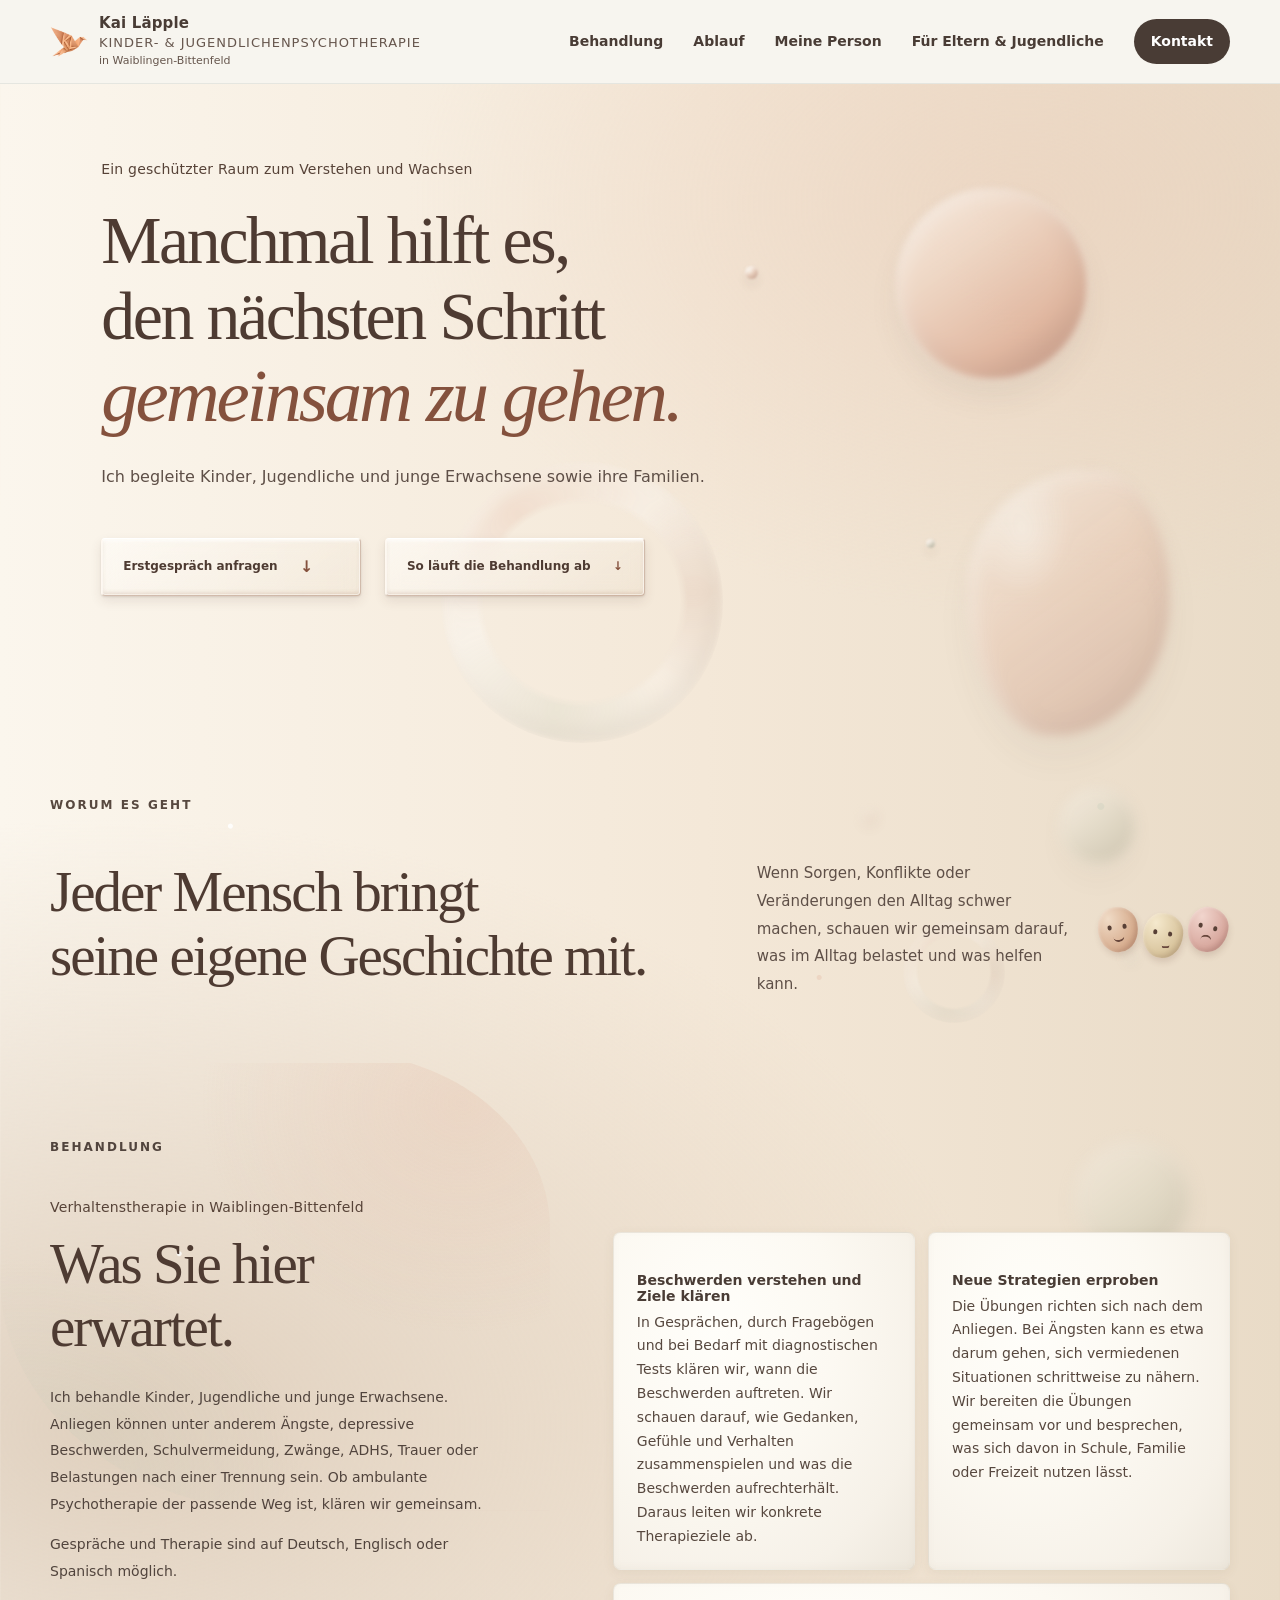
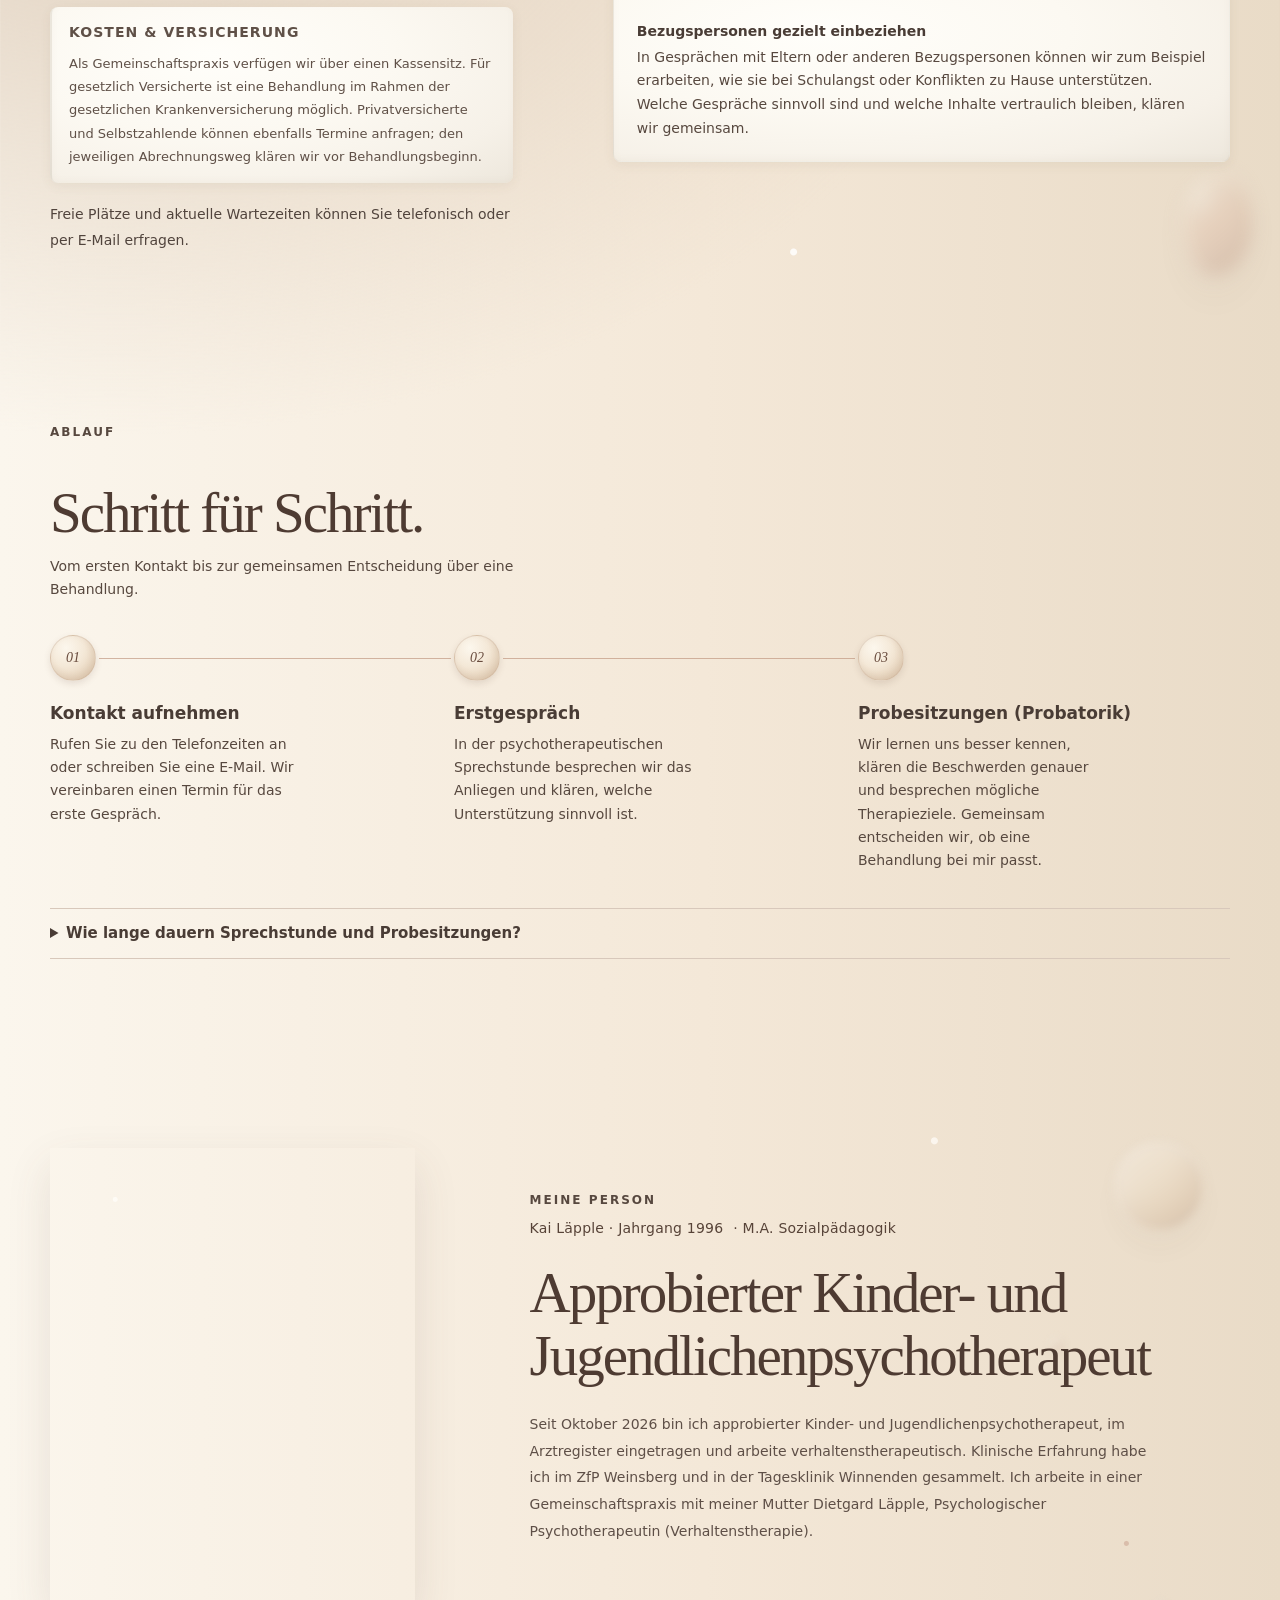
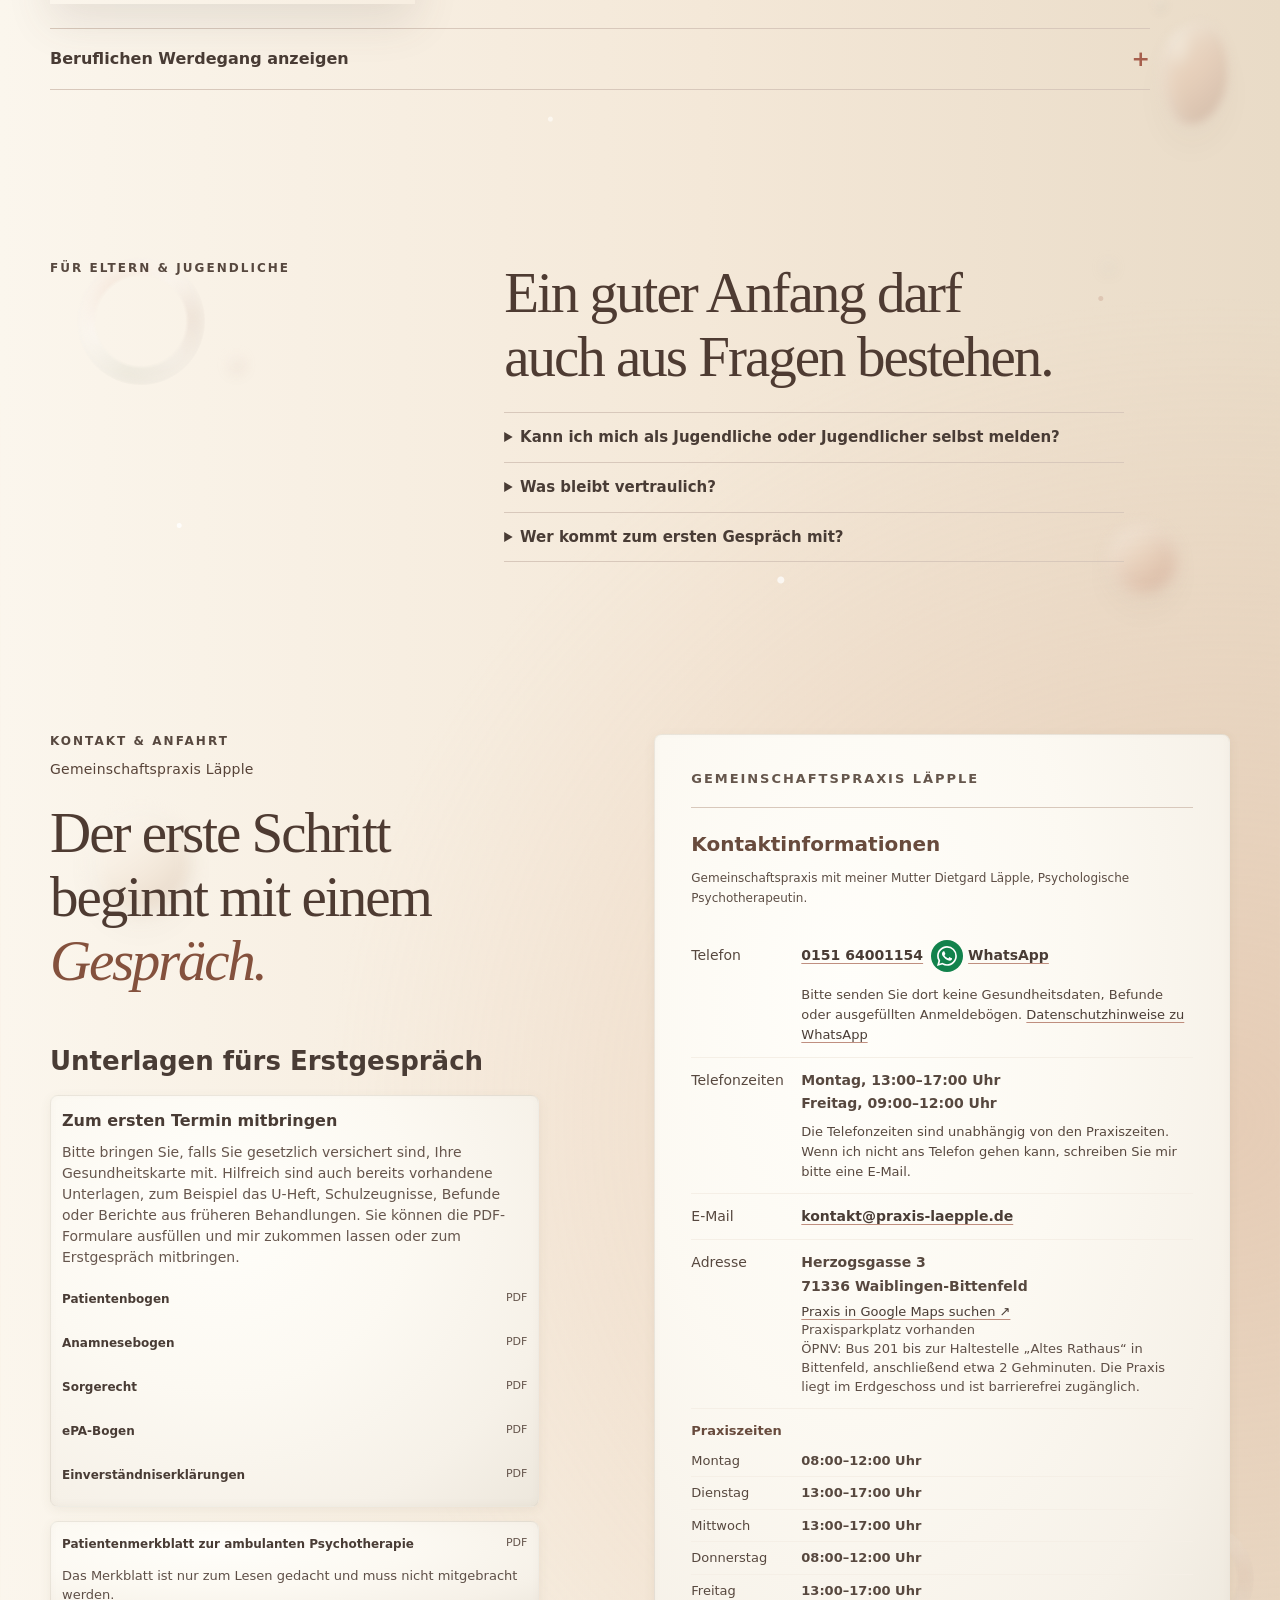
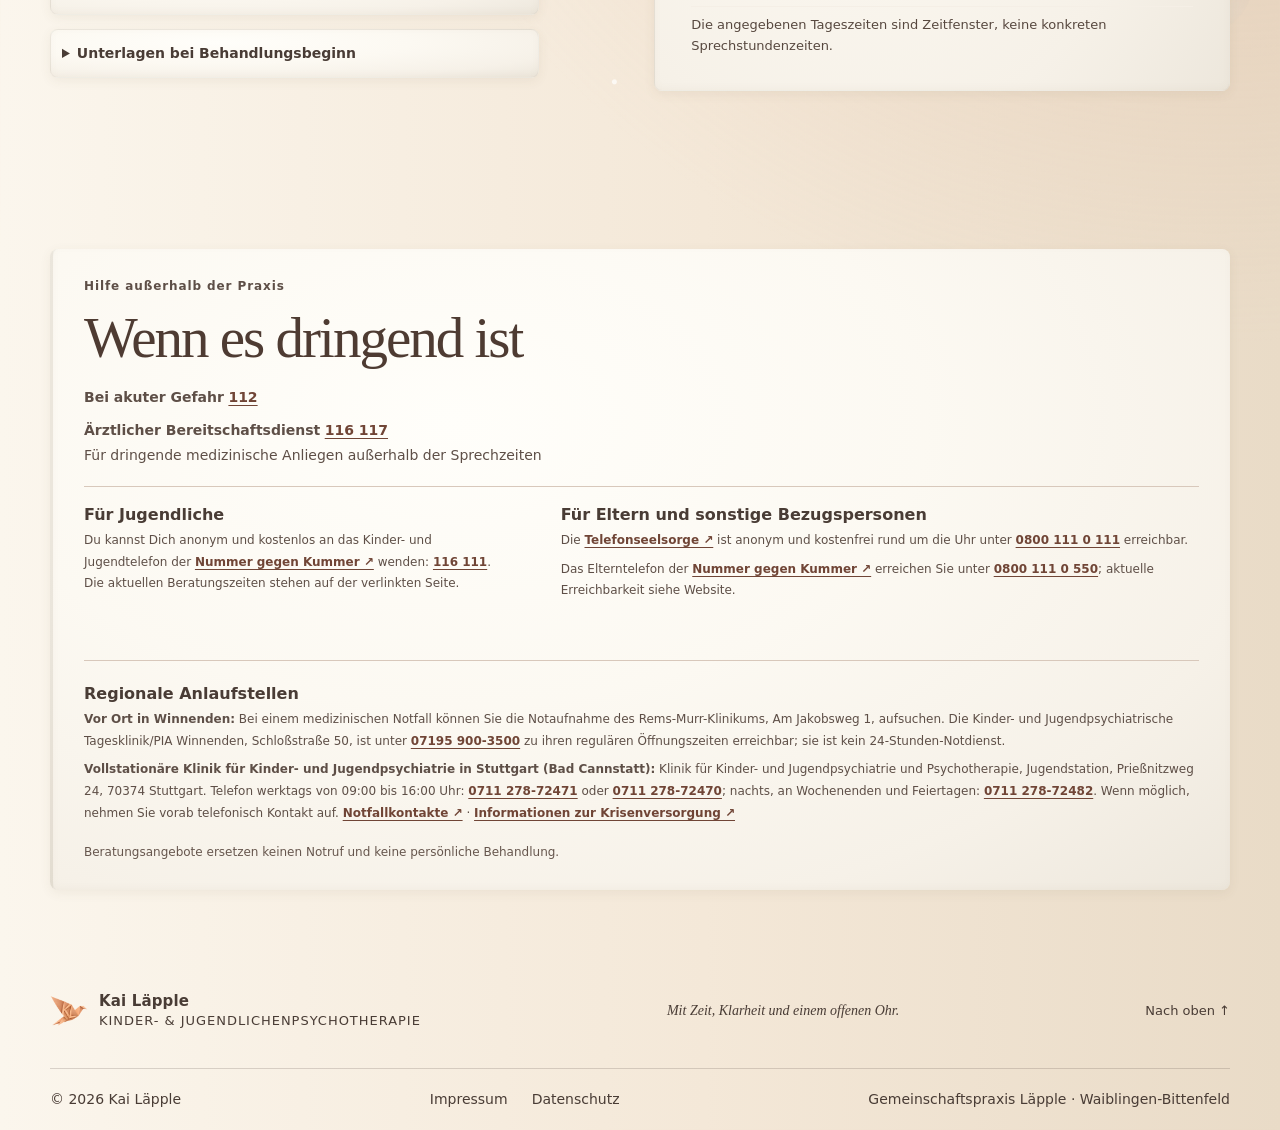
==== commit 122f313d: "Origami neben dem Absatz durch sanfte emotionale Knetgesichter ersetzen" ====
--- a/index.html
+++ b/index.html
@@ -32,25 +32,41 @@
   <link rel="stylesheet" href="image-styles.css?v=20261110f">
   <link rel="stylesheet" href="illustrations.css?v=20261126-ersttermin">
   <style>
-    .welcome .welcome-story { display: flex; align-items: center; gap: clamp(14px, 2vw, 26px); min-width: 0; }
+    .welcome .welcome-story { display: grid; grid-template-columns: minmax(0,1fr) auto; align-items: center; gap: 16px; }
     .welcome .welcome-story p { margin-bottom: 0; }
-    .welcome-crane { flex: 0 0 clamp(65px, 8vw, 105px); }
-    .welcome-crane img {
-      display: block;
-      width: 100%;
-      height: auto;
-      filter: drop-shadow(3px 7px 5px rgba(119,77,55,.21));
-    }
+    .welcome-faces { display: flex; align-items: center; gap: 5px; padding: 8px 2px; }
+    .welcome-face {
+      --clay-light: #f0dbc6; --clay-base: #d8af91; --clay-shade: #b27f65; --tilt: -10deg;
+      position: relative; display: block; width: 40px; height: 45px;
+      border-radius: 45% 53% 49% 46% / 49% 42% 54% 51%;
+      background: radial-gradient(ellipse at 30% 23%, var(--clay-light), var(--clay-base) 63%, var(--clay-shade));
+      box-shadow: inset 1px 1px 3px #fff8ef66, inset -2px -2px 5px #68473724, 1px 4px 6px #68473729;
+      transform: rotate(var(--tilt));
+    }
+    .welcome-face--thoughtful { --clay-light: #f5e9cd; --clay-base: #dac69f; --clay-shade: #b29a74; --tilt: 5deg; margin-top: 13px; }
+    .welcome-face--worried { --clay-light: #f1d5cd; --clay-base: #d9aaa0; --clay-shade: #b47e76; --tilt: 10deg; }
+    .welcome-face::before {
+      content: ""; position: absolute; left: 24%; top: 38%; width: 12%; aspect-ratio: 1;
+      border-radius: 50%; background: #584036; box-shadow: 15px 1px 0 #584036;
+    }
+    .welcome-face::after {
+      content: ""; position: absolute; left: 36%; top: 55%; width: 27%; height: 19%;
+      border-bottom: 2px solid #68473c; border-radius: 0 0 65% 65%;
+    }
+    .welcome-face--thoughtful::after { width: 20%; left: 47%; top: 53%; border-radius: 30%; transform: rotate(-8deg); }
+    .welcome-face--worried::after { top: 63%; border: 0; border-top: 2px solid #68473c; border-radius: 60% 60% 0 0; }
     @media (prefers-reduced-motion: no-preference) {
-      .welcome-crane img { animation: welcome-crane-sway 9s ease-in-out infinite alternate; }
-    }
-    @keyframes welcome-crane-sway {
-      from { transform: translateY(2px) rotate(-5deg); filter: drop-shadow(2px 5px 4px rgba(119,77,55,.23)); }
-      to { transform: translateY(-6px) rotate(5deg); filter: drop-shadow(5px 10px 6px rgba(119,77,55,.15)); }
-    }
-    @media (max-width: 760px) {
-      .welcome .welcome-story { display: grid; gap: 3px; }
-      .welcome-crane { width: 65px; justify-self: end; }
+      .welcome-face { animation: welcome-face-float 7s ease-in-out infinite alternate; }
+      .welcome-face--thoughtful { animation-delay: -3s; }
+      .welcome-face--worried { animation-delay: -5s; }
+    }
+    @keyframes welcome-face-float {
+      from { transform: translateY(2px) rotate(var(--tilt)); }
+      to { transform: translateY(-3px) rotate(calc(var(--tilt) + 4deg)); }
+    }
+    @media (max-width: 760px) {
+      .welcome .welcome-story { grid-template-columns: 1fr; gap: 2px; }
+      .welcome-faces { justify-self: end; }
     }
     #site-nav a:not(.nav-contact) {
       position: relative;
@@ -250,7 +266,7 @@
     <section class="welcome welcome-compact section-shell section-pad" aria-labelledby="welcome-title">
       <div class="ambient-composition ambient--welcome" aria-hidden="true"><span class="ambient-shape ambient-orb ambient-orb--sage"></span><span class="ambient-shape ambient-ring ambient-ring--small"></span><i class="ambient-bead bead-one"></i><i class="ambient-bead bead-two"></i></div>
       <div class="section-kicker"><span>Worum es geht</span></div>
-      <div class="welcome-content"><h2 id="welcome-title">Jeder Mensch bringt<br>seine eigene Geschichte mit.</h2><div class="welcome-story"><p>Wenn Sorgen, Konflikte oder Veränderungen den Alltag schwer machen, schauen wir gemeinsam darauf, was im Alltag belastet und was helfen kann.</p><div class="welcome-crane" aria-hidden="true"><img src="images/origami-transparent-icon.png" alt="" width="512" height="512" loading="lazy" decoding="async"></div></div></div>
+      <div class="welcome-content"><h2 id="welcome-title">Jeder Mensch bringt<br>seine eigene Geschichte mit.</h2><div class="welcome-story"><p>Wenn Sorgen, Konflikte oder Veränderungen den Alltag schwer machen, schauen wir gemeinsam darauf, was im Alltag belastet und was helfen kann.</p><div class="welcome-faces" aria-hidden="true"><span class="welcome-face"></span><span class="welcome-face welcome-face--thoughtful"></span><span class="welcome-face welcome-face--worried"></span></div></div></div>
     </section>
 
     <section class="offer-section" id="angebot">
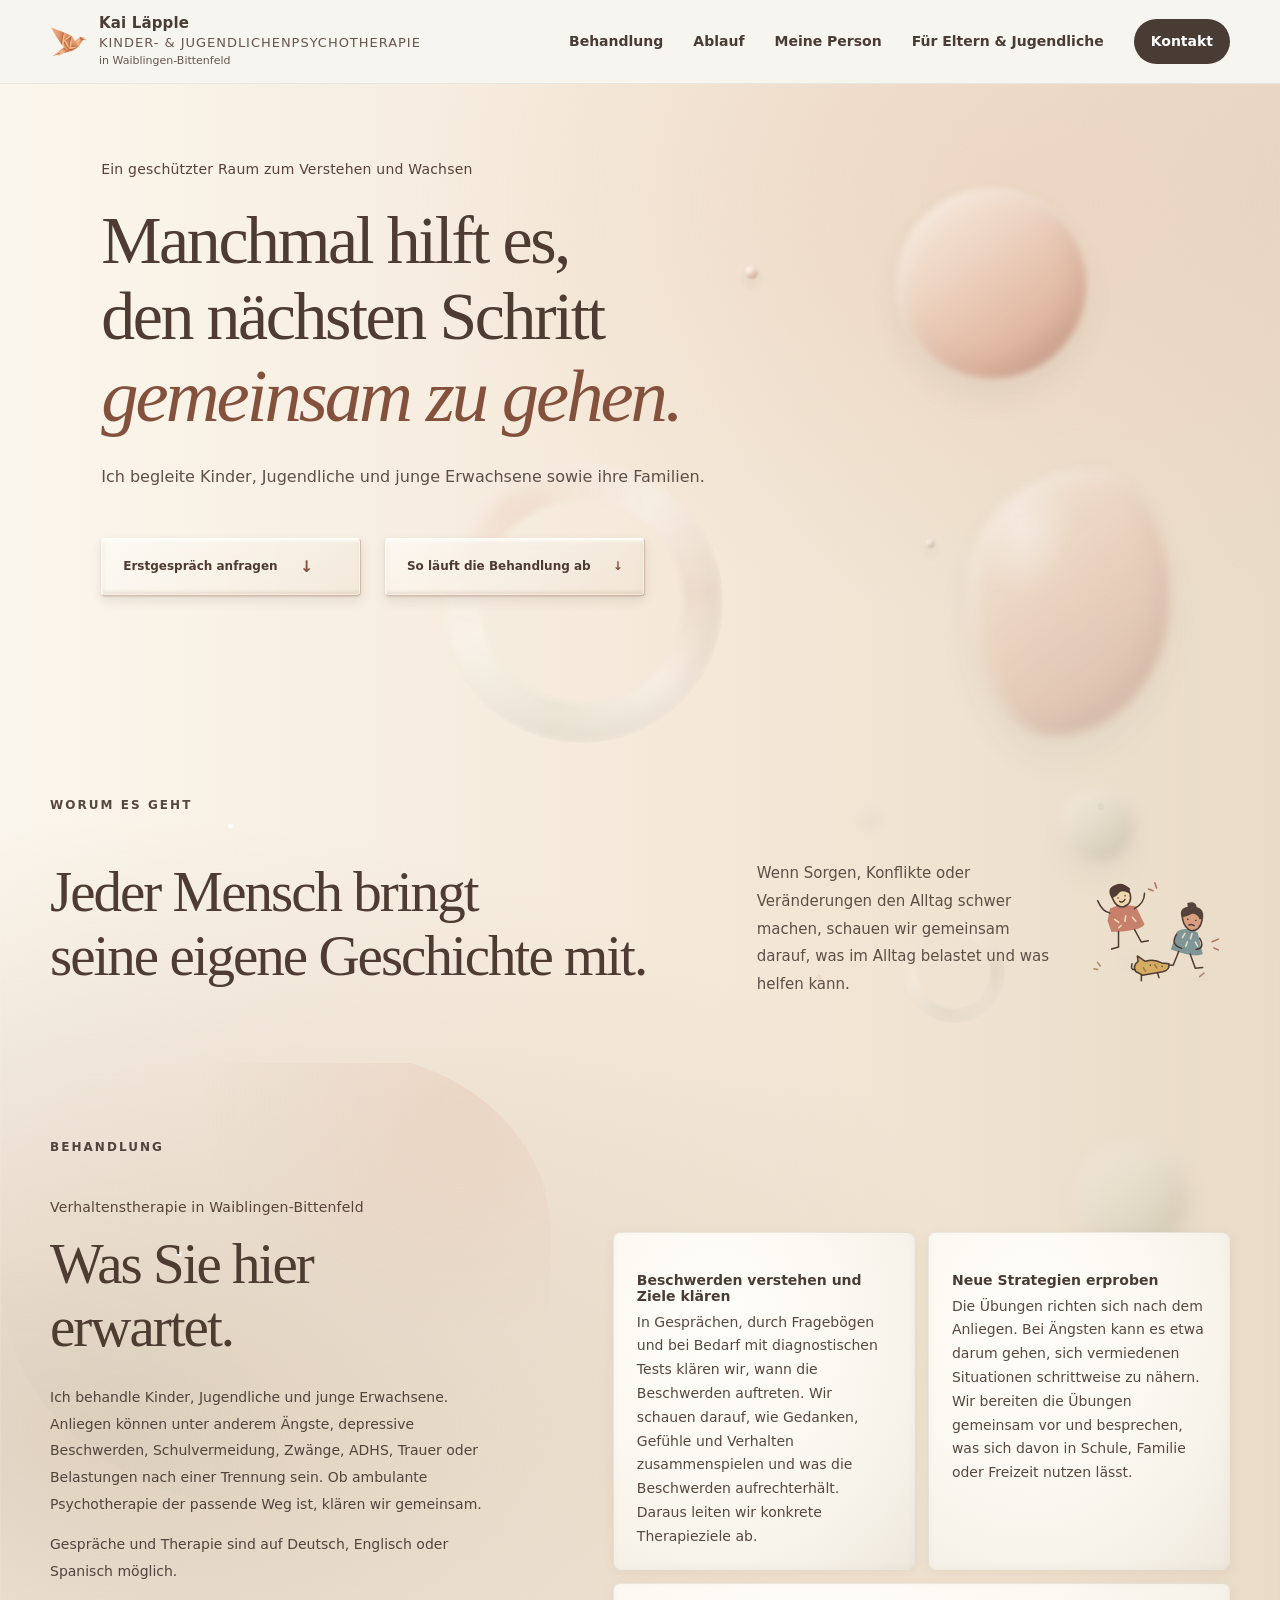
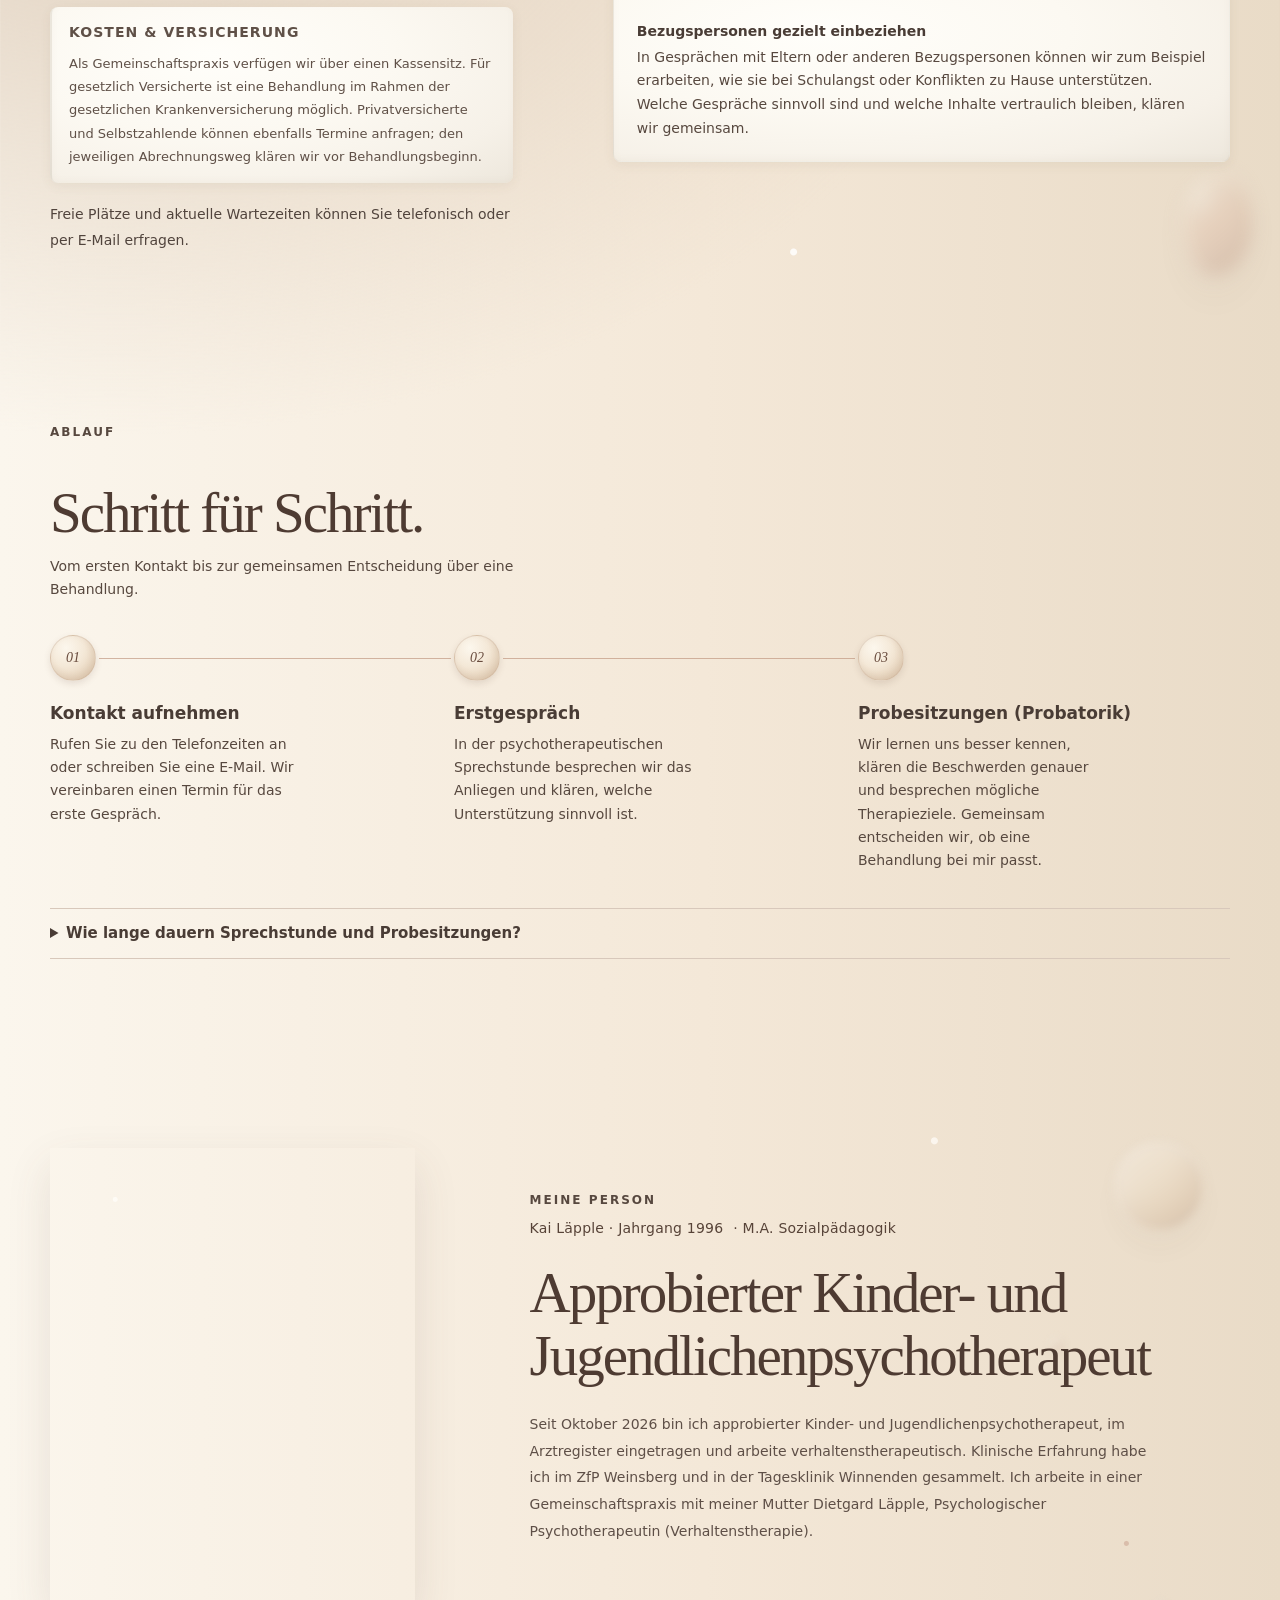
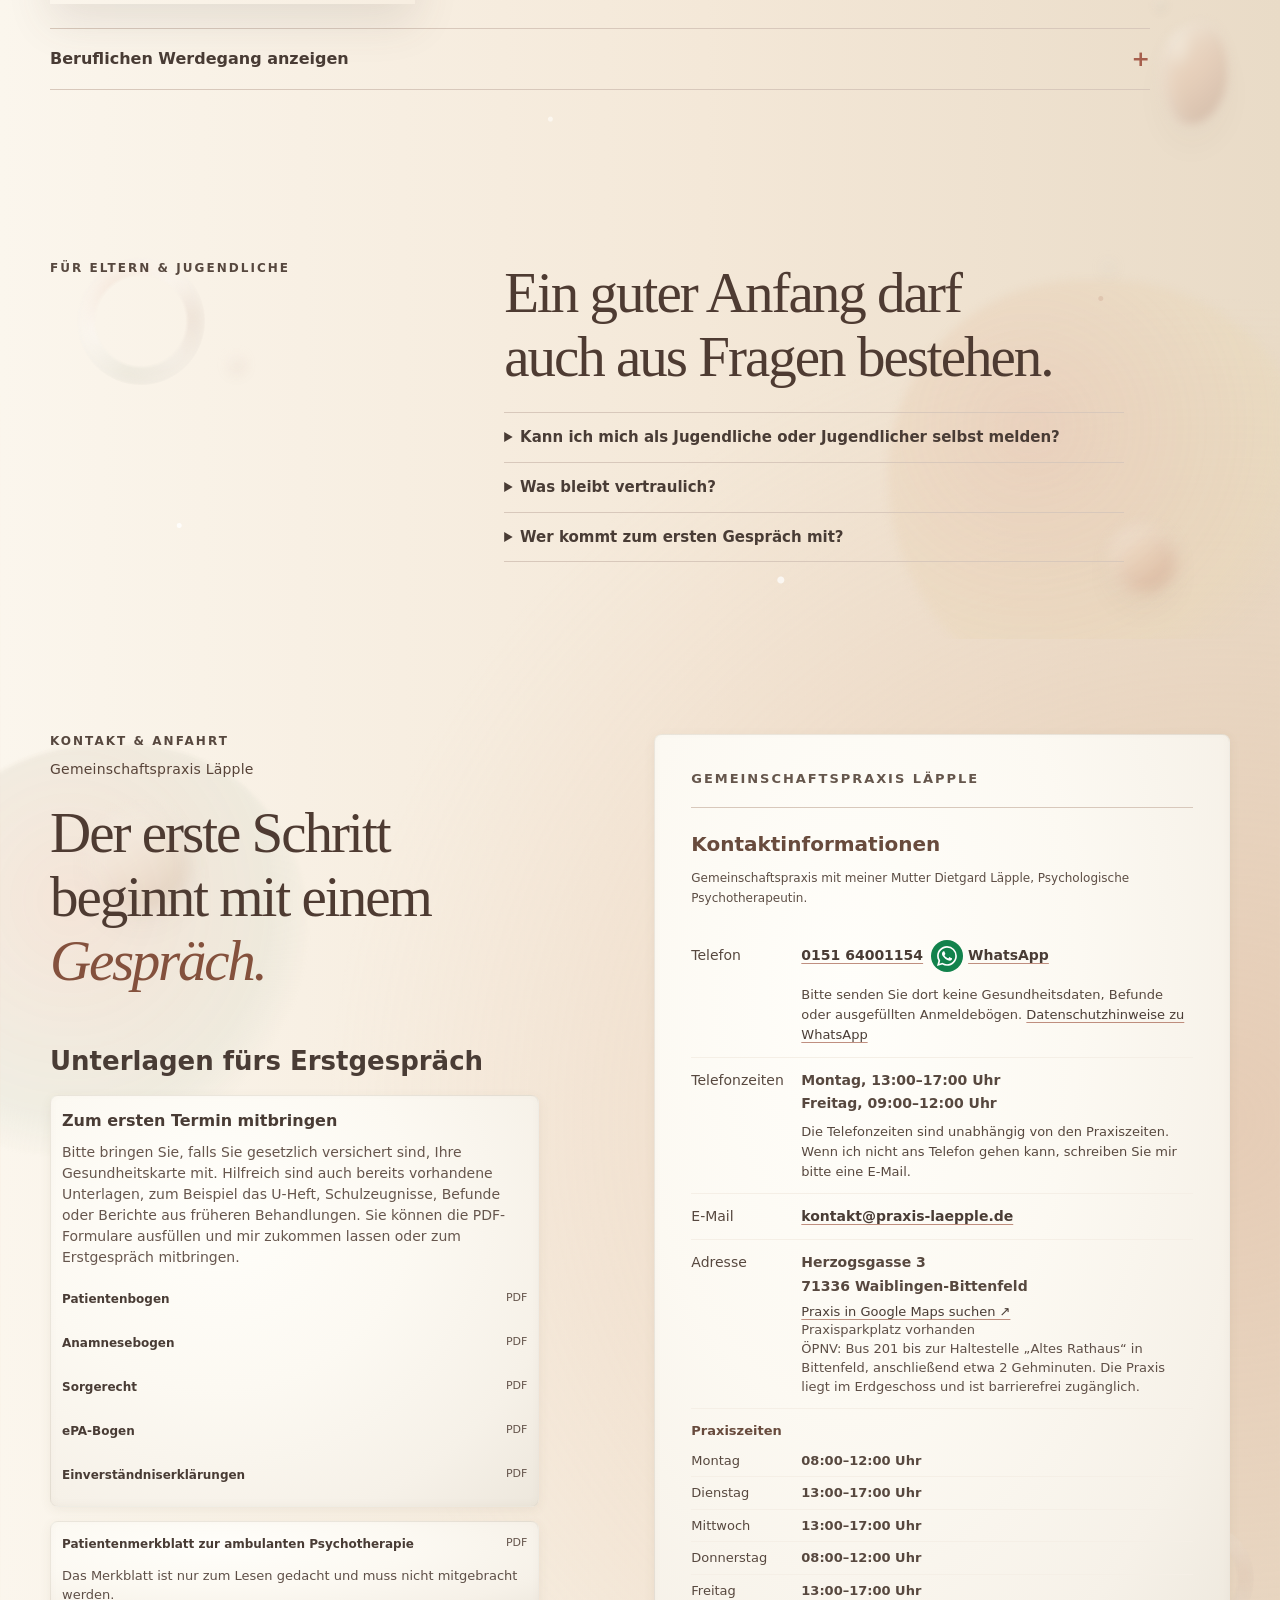
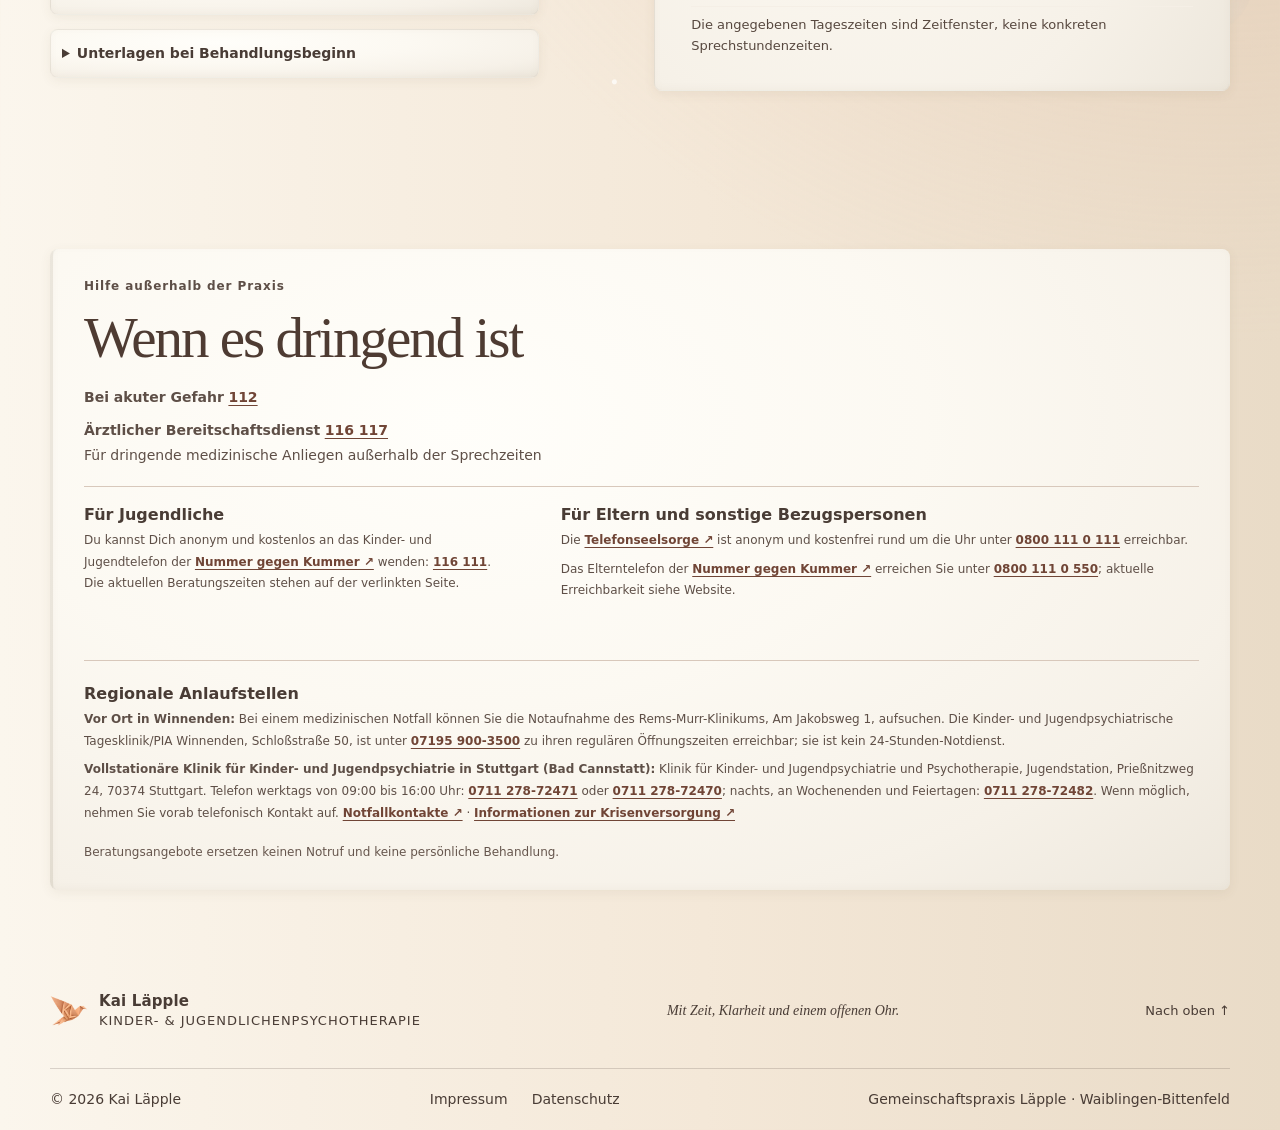
==== commit e0d938cc: "Gezeichnete Figuren ergänzen und helle Form am Ablauf entfernen" ====
--- a/index.html
+++ b/index.html
@@ -32,41 +32,17 @@
   <link rel="stylesheet" href="image-styles.css?v=20261110f">
   <link rel="stylesheet" href="illustrations.css?v=20261126-ersttermin">
   <style>
-    .welcome .welcome-story { display: grid; grid-template-columns: minmax(0,1fr) auto; align-items: center; gap: 16px; }
+    .welcome .welcome-story {
+      display: grid;
+      grid-template-columns: minmax(0, 1fr) clamp(92px, 11.5vw, 145px);
+      align-items: center;
+      gap: clamp(10px, 1.8vw, 22px);
+    }
     .welcome .welcome-story p { margin-bottom: 0; }
-    .welcome-faces { display: flex; align-items: center; gap: 5px; padding: 8px 2px; }
-    .welcome-face {
-      --clay-light: #f0dbc6; --clay-base: #d8af91; --clay-shade: #b27f65; --tilt: -10deg;
-      position: relative; display: block; width: 40px; height: 45px;
-      border-radius: 45% 53% 49% 46% / 49% 42% 54% 51%;
-      background: radial-gradient(ellipse at 30% 23%, var(--clay-light), var(--clay-base) 63%, var(--clay-shade));
-      box-shadow: inset 1px 1px 3px #fff8ef66, inset -2px -2px 5px #68473724, 1px 4px 6px #68473729;
-      transform: rotate(var(--tilt));
-    }
-    .welcome-face--thoughtful { --clay-light: #f5e9cd; --clay-base: #dac69f; --clay-shade: #b29a74; --tilt: 5deg; margin-top: 13px; }
-    .welcome-face--worried { --clay-light: #f1d5cd; --clay-base: #d9aaa0; --clay-shade: #b47e76; --tilt: 10deg; }
-    .welcome-face::before {
-      content: ""; position: absolute; left: 24%; top: 38%; width: 12%; aspect-ratio: 1;
-      border-radius: 50%; background: #584036; box-shadow: 15px 1px 0 #584036;
-    }
-    .welcome-face::after {
-      content: ""; position: absolute; left: 36%; top: 55%; width: 27%; height: 19%;
-      border-bottom: 2px solid #68473c; border-radius: 0 0 65% 65%;
-    }
-    .welcome-face--thoughtful::after { width: 20%; left: 47%; top: 53%; border-radius: 30%; transform: rotate(-8deg); }
-    .welcome-face--worried::after { top: 63%; border: 0; border-top: 2px solid #68473c; border-radius: 60% 60% 0 0; }
-    @media (prefers-reduced-motion: no-preference) {
-      .welcome-face { animation: welcome-face-float 7s ease-in-out infinite alternate; }
-      .welcome-face--thoughtful { animation-delay: -3s; }
-      .welcome-face--worried { animation-delay: -5s; }
-    }
-    @keyframes welcome-face-float {
-      from { transform: translateY(2px) rotate(var(--tilt)); }
-      to { transform: translateY(-3px) rotate(calc(var(--tilt) + 4deg)); }
-    }
-    @media (max-width: 760px) {
-      .welcome .welcome-story { grid-template-columns: 1fr; gap: 2px; }
-      .welcome-faces { justify-self: end; }
+    .welcome-sketches { display: block; width: 100%; height: auto; overflow: visible; }
+    @media (max-width: 760px) {
+      .welcome .welcome-story { grid-template-columns: 1fr; gap: 7px; }
+      .welcome-sketches { width: 105px; justify-self: end; }
     }
     #site-nav a:not(.nav-contact) {
       position: relative;
@@ -188,11 +164,6 @@
         radial-gradient(circle at 86% 22%,rgba(194,203,184,.36) 0 3px,transparent 4px) !important;
     }
     #main > .person-section, #main > .crisis-section { border-top: 0 !important; }
-    #main .ambient--margin { display: none; }
-    @media (min-width: 1380px) {
-      #main .ambient--margin { display: block; inset: 0 -96px; z-index: -1; }
-      #main .ambient--process-margin .ambient-shape { right: 20px; top: 13%; width: 46px; opacity: .46; }
-    }
     .person-copy .person-bio p { font-size: 14px; color: var(--ink-soft); line-height: 1.9; }
     @media (max-width: 760px) {
       #person .person-copy { display: contents; }
@@ -266,7 +237,33 @@
     <section class="welcome welcome-compact section-shell section-pad" aria-labelledby="welcome-title">
       <div class="ambient-composition ambient--welcome" aria-hidden="true"><span class="ambient-shape ambient-orb ambient-orb--sage"></span><span class="ambient-shape ambient-ring ambient-ring--small"></span><i class="ambient-bead bead-one"></i><i class="ambient-bead bead-two"></i></div>
       <div class="section-kicker"><span>Worum es geht</span></div>
-      <div class="welcome-content"><h2 id="welcome-title">Jeder Mensch bringt<br>seine eigene Geschichte mit.</h2><div class="welcome-story"><p>Wenn Sorgen, Konflikte oder Veränderungen den Alltag schwer machen, schauen wir gemeinsam darauf, was im Alltag belastet und was helfen kann.</p><div class="welcome-faces" aria-hidden="true"><span class="welcome-face"></span><span class="welcome-face welcome-face--thoughtful"></span><span class="welcome-face welcome-face--worried"></span></div></div></div>
+      <div class="welcome-content"><h2 id="welcome-title">Jeder Mensch bringt<br>seine eigene Geschichte mit.</h2><div class="welcome-story"><p>Wenn Sorgen, Konflikte oder Veränderungen den Alltag schwer machen, schauen wir gemeinsam darauf, was im Alltag belastet und was helfen kann.</p><svg class="welcome-sketches" aria-hidden="true" focusable="false" viewBox="0 0 162 129" xmlns="http://www.w3.org/2000/svg">
+          <g stroke="#4f3b34" stroke-width="1.7" stroke-linecap="round" stroke-linejoin="round">
+            <g transform="translate(13 8) rotate(-10 31 38)">
+              <path fill="#c78069" stroke="none" d="M16 30Q31 26 45 33L51 54Q45 61 13 56L11 43Z"/>
+              <path fill="none" d="M15 35Q7 32 4 19M43 35Q55 31 57 20M21 57L18 74L10 75M39 58L44 73L52 73"/>
+              <path fill="#efd8b0" d="M21 20Q19 10 30 8Q40 7 41 18Q42 29 31 31Q23 30 21 20Z"/>
+              <path fill="#4f3b34" stroke="none" d="M20 19Q15 7 27 5Q35 3 42 12L40 17Q34 12 30 14Q26 18 20 19Z"/>
+              <path fill="none" d="M27 20h.1m8-1h.1m-7 5q3 3 6-1"/>
+              <path stroke="#f6ddbf" d="M19 43l4 4m9-6l-2 6m9-3 3 5m-17 2-3 2"/>
+            </g>
+            <g transform="translate(89 34) rotate(8 25 39)">
+              <path fill="#7e9796" stroke="none" d="M13 34Q22 27 36 32L45 55Q38 61 9 55Z"/>
+              <path fill="none" d="M13 37q-6 13 8 15m18-14q8 10-2 13M18 56l-4 16-9 1m26-16 8 15 8-2"/>
+              <path fill="#d8a080" d="M17 19Q15 9 24 7Q37 6 39 18Q38 30 29 31Q21 30 17 19Z"/>
+              <path fill="#55433b" stroke="none" d="M16 18Q11 8 21 5L20 1Q29-3 31 4Q40 5 40 16L36 17Q33 11 27 12Q23 15 16 18Z"/>
+              <path fill="none" d="M23 19h.1m9 0h.1m-7 6q3-2 6 0"/>
+              <path stroke="#e8ddc5" d="M22 35l-2 5m10-6-1 6m6 3 3 4m-12-3-1 5"/>
+            </g>
+            <g transform="translate(52 90) rotate(-7 22 15)">
+              <path fill="#d5ad62" d="M4 19Q1 12 8 8L8 2L16 9Q26 7 34 13L42 15Q42 22 34 23L11 24Z"/>
+              <path fill="none" d="M10 23l-1 7m19-7 1 6M4 17q-6 0-3-7m33 7h.1m-13-3h.1"/>
+              <path stroke="#9c753e" d="M13 16l2 4m11-6 2 4"/>
+            </g>
+            <path fill="none" stroke="#ad735b" d="M78 12l2 6m-9 1 5 2m66 57 7-3m-5 10 5 2"/>
+            <path fill="none" stroke="#a58c67" d="M14 101l3 4m-7 3 4 1m114 8 5-4"/>
+          </g>
+        </svg></div></div>
     </section>
 
     <section class="offer-section" id="angebot">
@@ -276,7 +273,7 @@
         <article class="offer-card matte-surface"><h3>Bezugspersonen gezielt einbeziehen</h3><p>In Gesprächen mit Eltern oder anderen Bezugspersonen können wir zum Beispiel erarbeiten, wie sie bei Schulangst oder Konflikten zu Hause unterstützen. Welche Gespräche sinnvoll sind und welche Inhalte vertraulich bleiben, klären wir gemeinsam.</p></article>
       </div></div></section>
 
-    <section class="section-shell section-pad process-section" id="ablauf"><div class="ambient-composition ambient--margin ambient--process-margin" aria-hidden="true"><span class="ambient-shape ambient-orb ambient-orb--sage"></span></div><div class="section-kicker"><span>Ablauf</span></div><div class="process-heading"><h2>Schritt für Schritt.</h2><p>Vom ersten Kontakt bis zur gemeinsamen Entscheidung über eine Behandlung.</p></div><div class="process-steps"><article><span>01</span><h3>Kontakt aufnehmen</h3><p>Rufen Sie zu den Telefonzeiten an oder schreiben Sie eine E-Mail. Wir vereinbaren einen Termin für das erste Gespräch.</p></article><article><span>02</span><h3>Erstgespräch</h3><p>In der psychotherapeutischen Sprechstunde besprechen wir das Anliegen und klären, welche Unterstützung sinnvoll ist.</p></article><article><span>03</span><h3>Probesitzungen (Probatorik)</h3><p>Wir lernen uns besser kennen, klären die Beschwerden genauer und besprechen mögliche Therapieziele. Gemeinsam entscheiden wir, ob eine Behandlung bei mir passt.</p></article></div>
+    <section class="section-shell section-pad process-section" id="ablauf"><div class="section-kicker"><span>Ablauf</span></div><div class="process-heading"><h2>Schritt für Schritt.</h2><p>Vom ersten Kontakt bis zur gemeinsamen Entscheidung über eine Behandlung.</p></div><div class="process-steps"><article><span>01</span><h3>Kontakt aufnehmen</h3><p>Rufen Sie zu den Telefonzeiten an oder schreiben Sie eine E-Mail. Wir vereinbaren einen Termin für das erste Gespräch.</p></article><article><span>02</span><h3>Erstgespräch</h3><p>In der psychotherapeutischen Sprechstunde besprechen wir das Anliegen und klären, welche Unterstützung sinnvoll ist.</p></article><article><span>03</span><h3>Probesitzungen (Probatorik)</h3><p>Wir lernen uns besser kennen, klären die Beschwerden genauer und besprechen mögliche Therapieziele. Gemeinsam entscheiden wir, ob eine Behandlung bei mir passt.</p></article></div>
       <details class="site-disclosure process-detail">
         <summary>Wie lange dauern Sprechstunde und Probesitzungen?</summary>
         <p>Eine Einheit der psychotherapeutischen Sprechstunde dauert mindestens 25 Minuten. Für Kinder und Jugendliche sind bis zu 250 Minuten je Krankheitsfall möglich. Vor einer weiteren Behandlung sind in der Regel mindestens 50 Minuten Sprechstunde vorgesehen. Vor einer Kurz- oder Langzeittherapie finden bei Kindern und Jugendlichen zwei bis sechs Probesitzungen statt.</p>
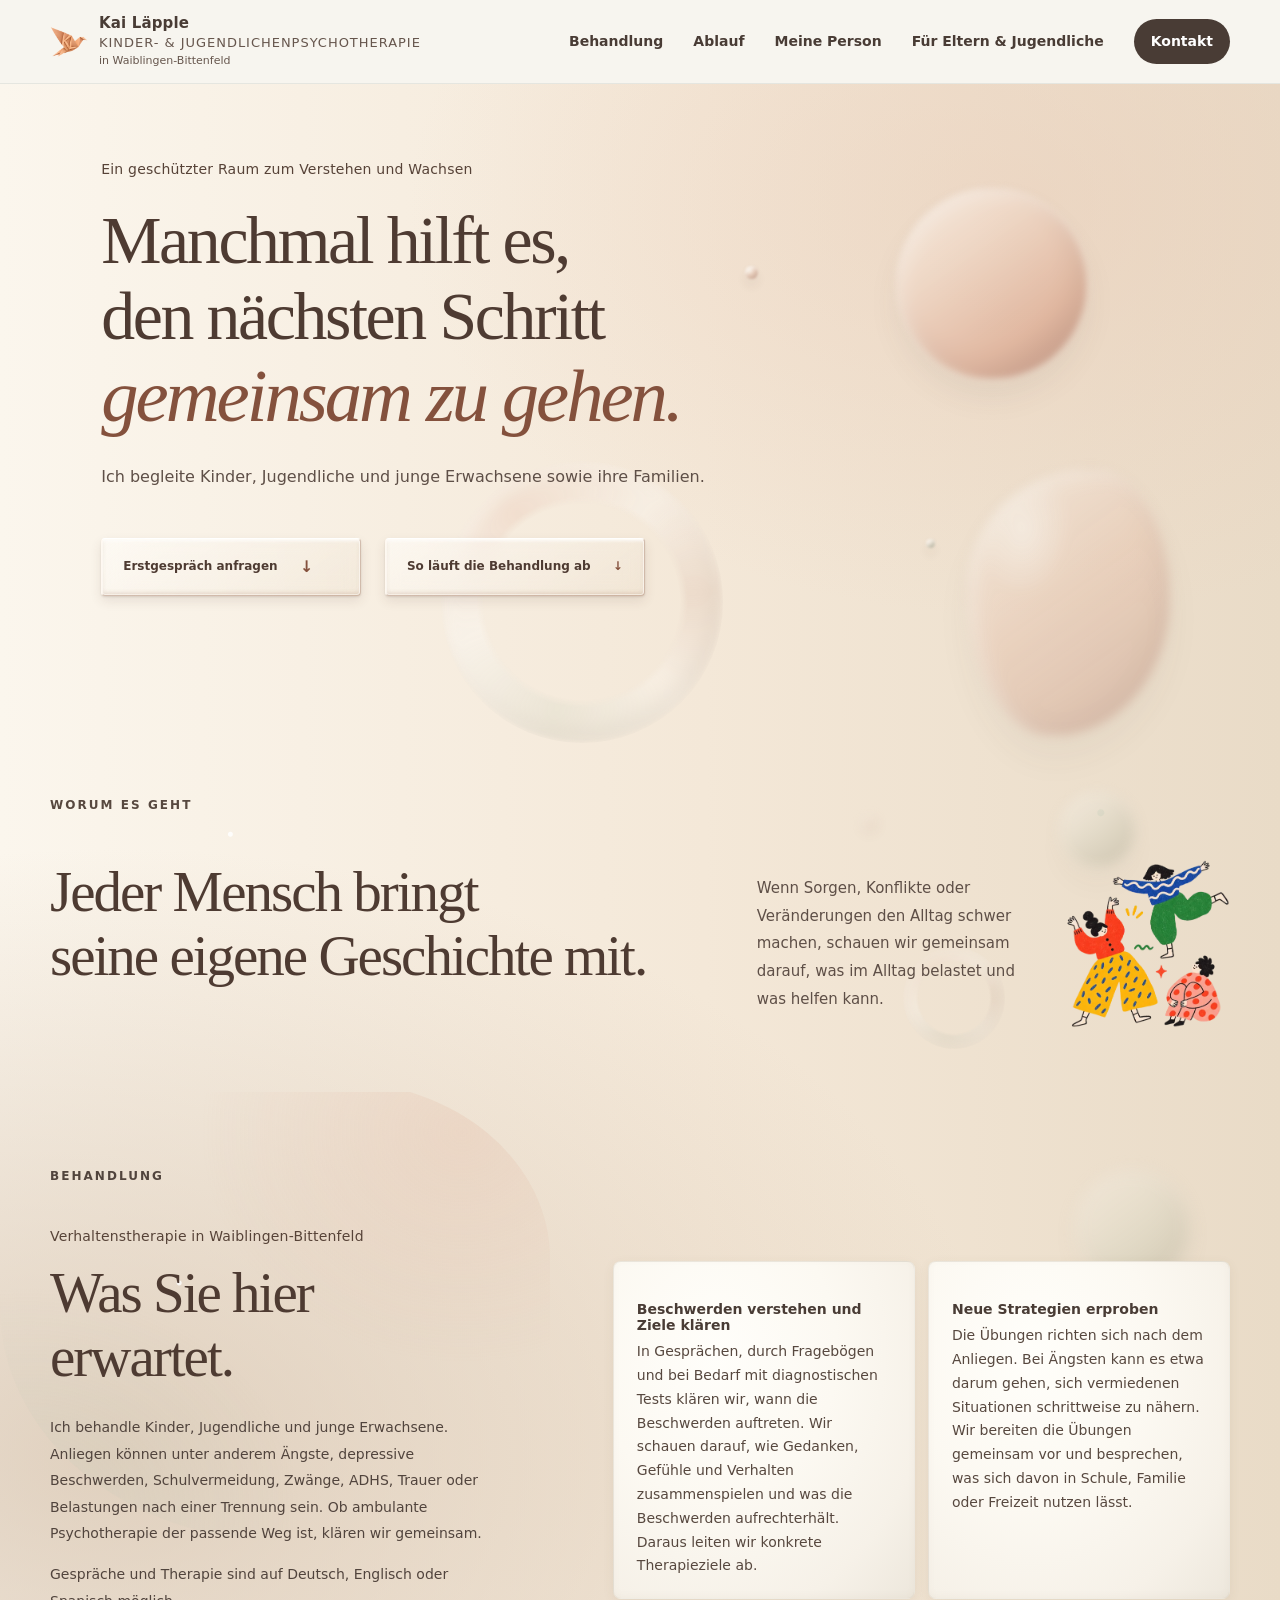
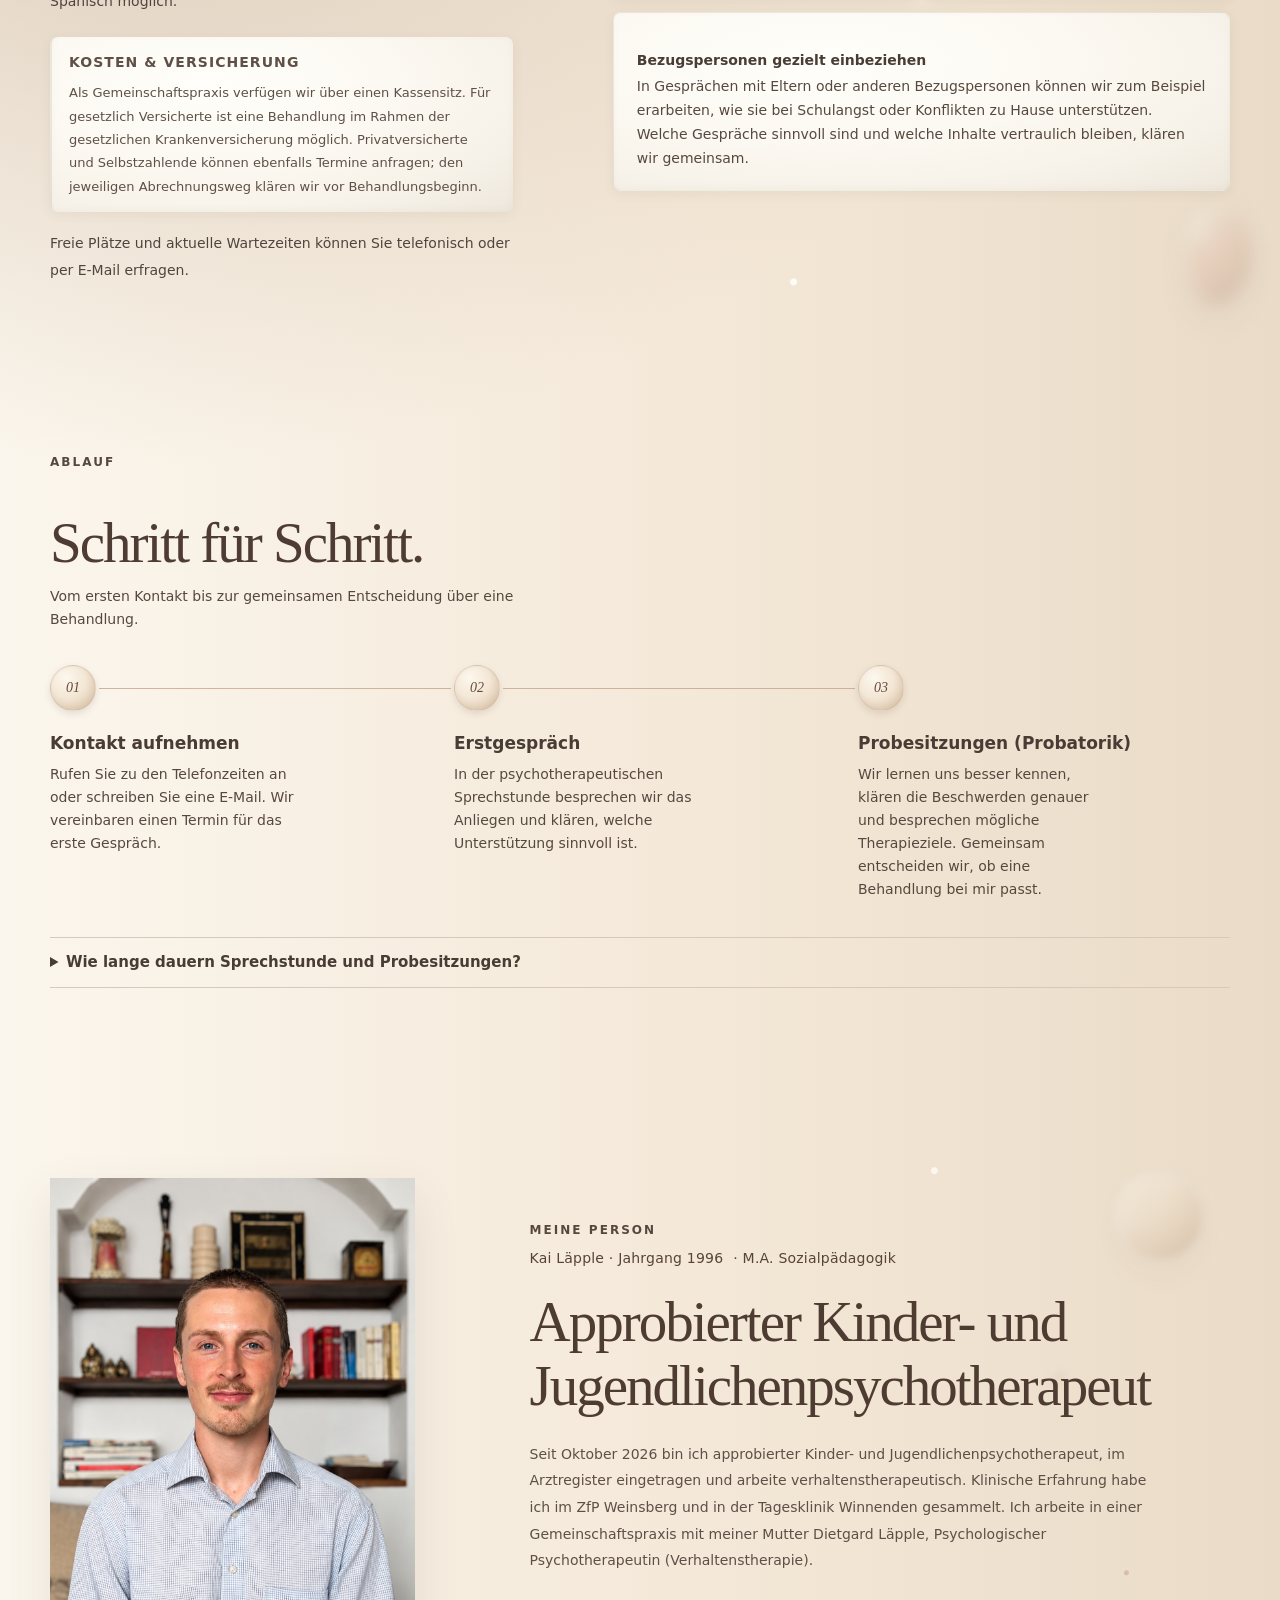
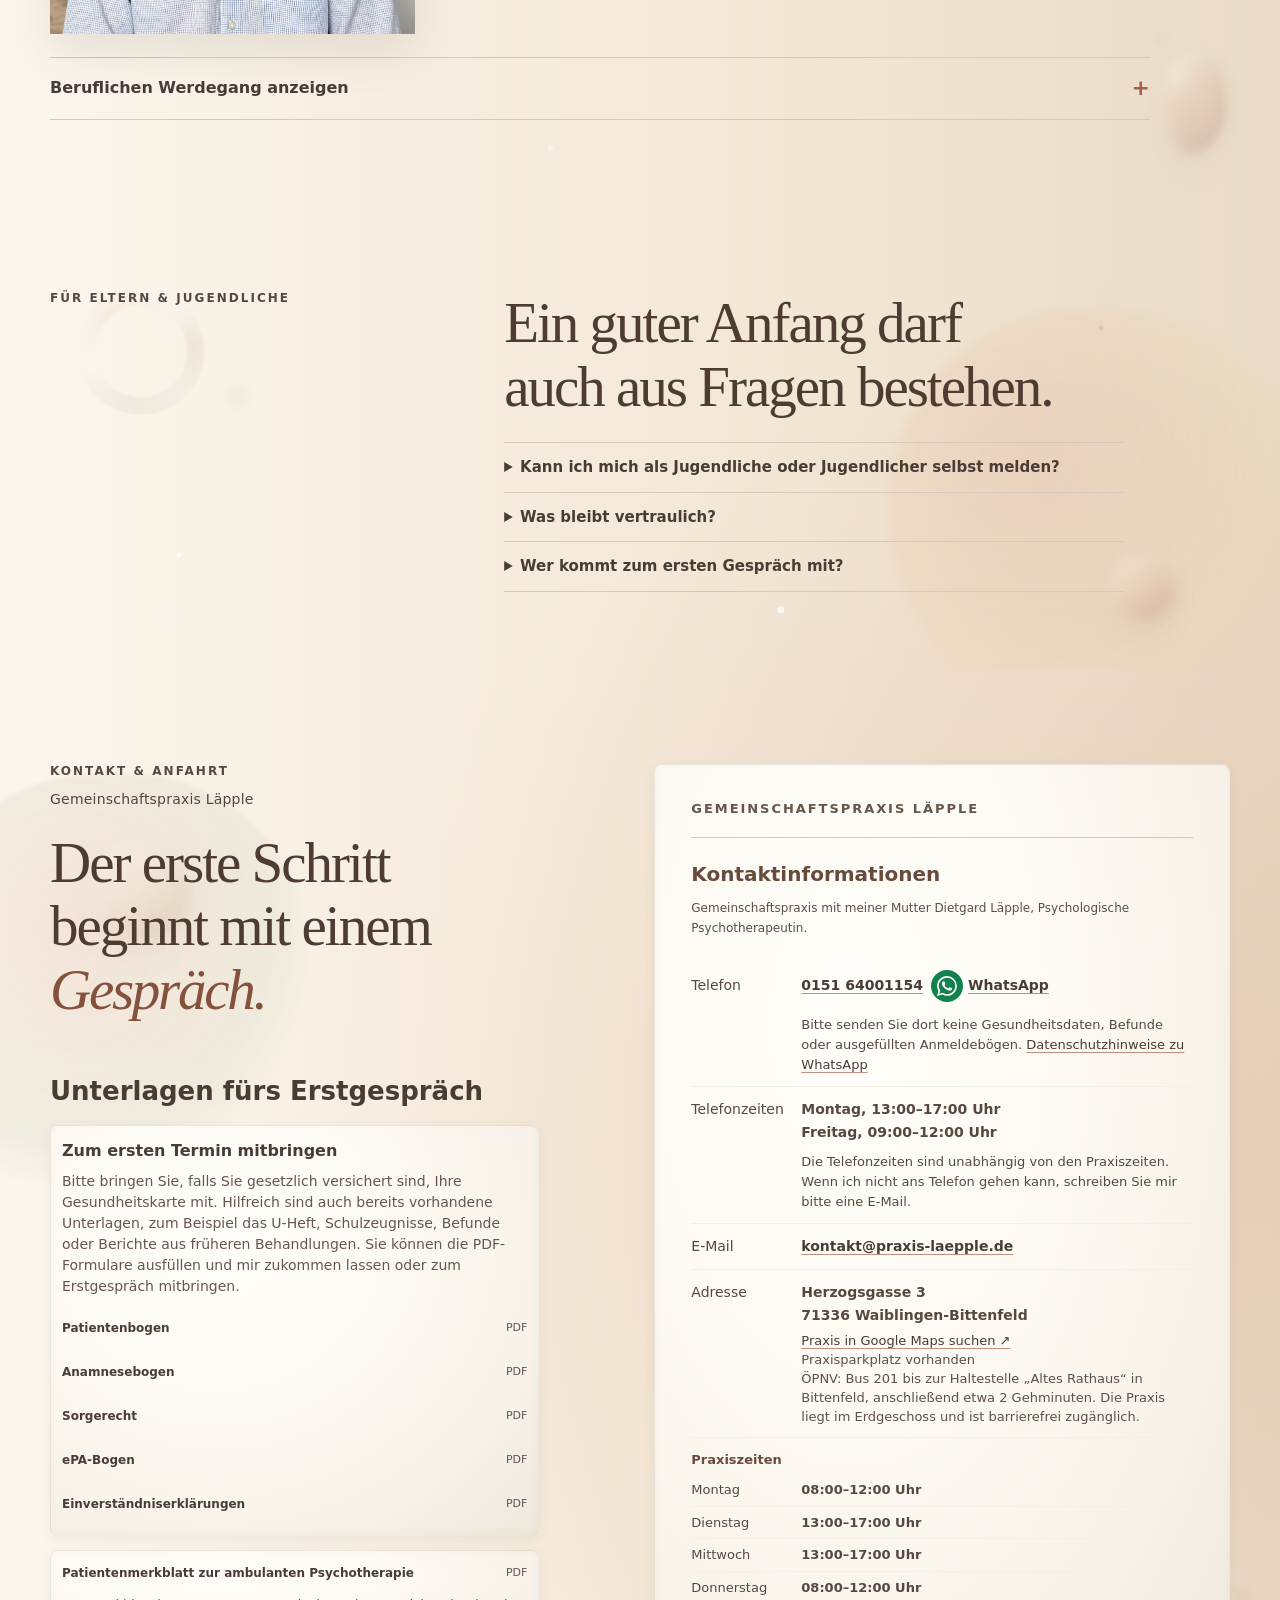
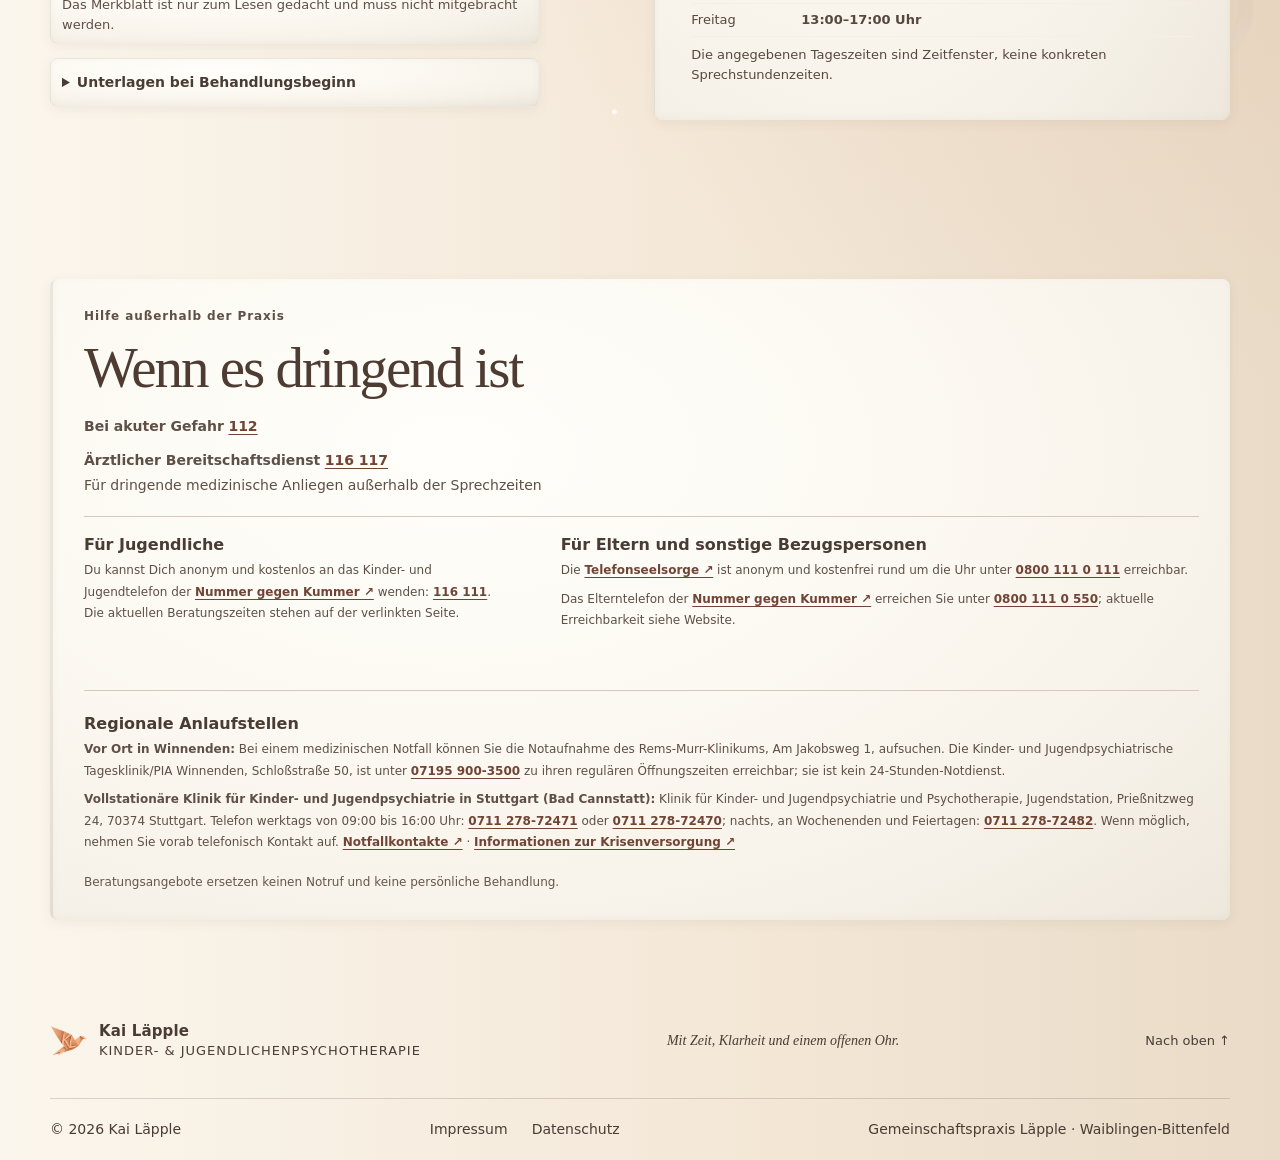
==== commit a0040c64: "Begrüßungsillustration durch farbige Druckgrafik ersetzen" ====
--- a/index.html
+++ b/index.html
@@ -34,7 +34,7 @@
   <style>
     .welcome .welcome-story {
       display: grid;
-      grid-template-columns: minmax(0, 1fr) clamp(92px, 11.5vw, 145px);
+      grid-template-columns: minmax(0, 1fr) clamp(108px, 13vw, 172px);
       align-items: center;
       gap: clamp(10px, 1.8vw, 22px);
     }
@@ -42,7 +42,7 @@
     .welcome-sketches { display: block; width: 100%; height: auto; overflow: visible; }
     @media (max-width: 760px) {
       .welcome .welcome-story { grid-template-columns: 1fr; gap: 7px; }
-      .welcome-sketches { width: 105px; justify-self: end; }
+      .welcome-sketches { width: 118px; justify-self: end; }
     }
     #site-nav a:not(.nav-contact) {
       position: relative;
@@ -237,33 +237,7 @@
     <section class="welcome welcome-compact section-shell section-pad" aria-labelledby="welcome-title">
       <div class="ambient-composition ambient--welcome" aria-hidden="true"><span class="ambient-shape ambient-orb ambient-orb--sage"></span><span class="ambient-shape ambient-ring ambient-ring--small"></span><i class="ambient-bead bead-one"></i><i class="ambient-bead bead-two"></i></div>
       <div class="section-kicker"><span>Worum es geht</span></div>
-      <div class="welcome-content"><h2 id="welcome-title">Jeder Mensch bringt<br>seine eigene Geschichte mit.</h2><div class="welcome-story"><p>Wenn Sorgen, Konflikte oder Veränderungen den Alltag schwer machen, schauen wir gemeinsam darauf, was im Alltag belastet und was helfen kann.</p><svg class="welcome-sketches" aria-hidden="true" focusable="false" viewBox="0 0 162 129" xmlns="http://www.w3.org/2000/svg">
-          <g stroke="#4f3b34" stroke-width="1.7" stroke-linecap="round" stroke-linejoin="round">
-            <g transform="translate(13 8) rotate(-10 31 38)">
-              <path fill="#c78069" stroke="none" d="M16 30Q31 26 45 33L51 54Q45 61 13 56L11 43Z"/>
-              <path fill="none" d="M15 35Q7 32 4 19M43 35Q55 31 57 20M21 57L18 74L10 75M39 58L44 73L52 73"/>
-              <path fill="#efd8b0" d="M21 20Q19 10 30 8Q40 7 41 18Q42 29 31 31Q23 30 21 20Z"/>
-              <path fill="#4f3b34" stroke="none" d="M20 19Q15 7 27 5Q35 3 42 12L40 17Q34 12 30 14Q26 18 20 19Z"/>
-              <path fill="none" d="M27 20h.1m8-1h.1m-7 5q3 3 6-1"/>
-              <path stroke="#f6ddbf" d="M19 43l4 4m9-6l-2 6m9-3 3 5m-17 2-3 2"/>
-            </g>
-            <g transform="translate(89 34) rotate(8 25 39)">
-              <path fill="#7e9796" stroke="none" d="M13 34Q22 27 36 32L45 55Q38 61 9 55Z"/>
-              <path fill="none" d="M13 37q-6 13 8 15m18-14q8 10-2 13M18 56l-4 16-9 1m26-16 8 15 8-2"/>
-              <path fill="#d8a080" d="M17 19Q15 9 24 7Q37 6 39 18Q38 30 29 31Q21 30 17 19Z"/>
-              <path fill="#55433b" stroke="none" d="M16 18Q11 8 21 5L20 1Q29-3 31 4Q40 5 40 16L36 17Q33 11 27 12Q23 15 16 18Z"/>
-              <path fill="none" d="M23 19h.1m9 0h.1m-7 6q3-2 6 0"/>
-              <path stroke="#e8ddc5" d="M22 35l-2 5m10-6-1 6m6 3 3 4m-12-3-1 5"/>
-            </g>
-            <g transform="translate(52 90) rotate(-7 22 15)">
-              <path fill="#d5ad62" d="M4 19Q1 12 8 8L8 2L16 9Q26 7 34 13L42 15Q42 22 34 23L11 24Z"/>
-              <path fill="none" d="M10 23l-1 7m19-7 1 6M4 17q-6 0-3-7m33 7h.1m-13-3h.1"/>
-              <path stroke="#9c753e" d="M13 16l2 4m11-6 2 4"/>
-            </g>
-            <path fill="none" stroke="#ad735b" d="M78 12l2 6m-9 1 5 2m66 57 7-3m-5 10 5 2"/>
-            <path fill="none" stroke="#a58c67" d="M14 101l3 4m-7 3 4 1m114 8 5-4"/>
-          </g>
-        </svg></div></div>
+      <div class="welcome-content"><h2 id="welcome-title">Jeder Mensch bringt<br>seine eigene Geschichte mit.</h2><div class="welcome-story"><p>Wenn Sorgen, Konflikte oder Veränderungen den Alltag schwer machen, schauen wir gemeinsam darauf, was im Alltag belastet und was helfen kann.</p><img class="welcome-sketches" src="[data-uri]" alt="" width="415" height="420" decoding="async"></div></div>
     </section>
 
     <section class="offer-section" id="angebot">
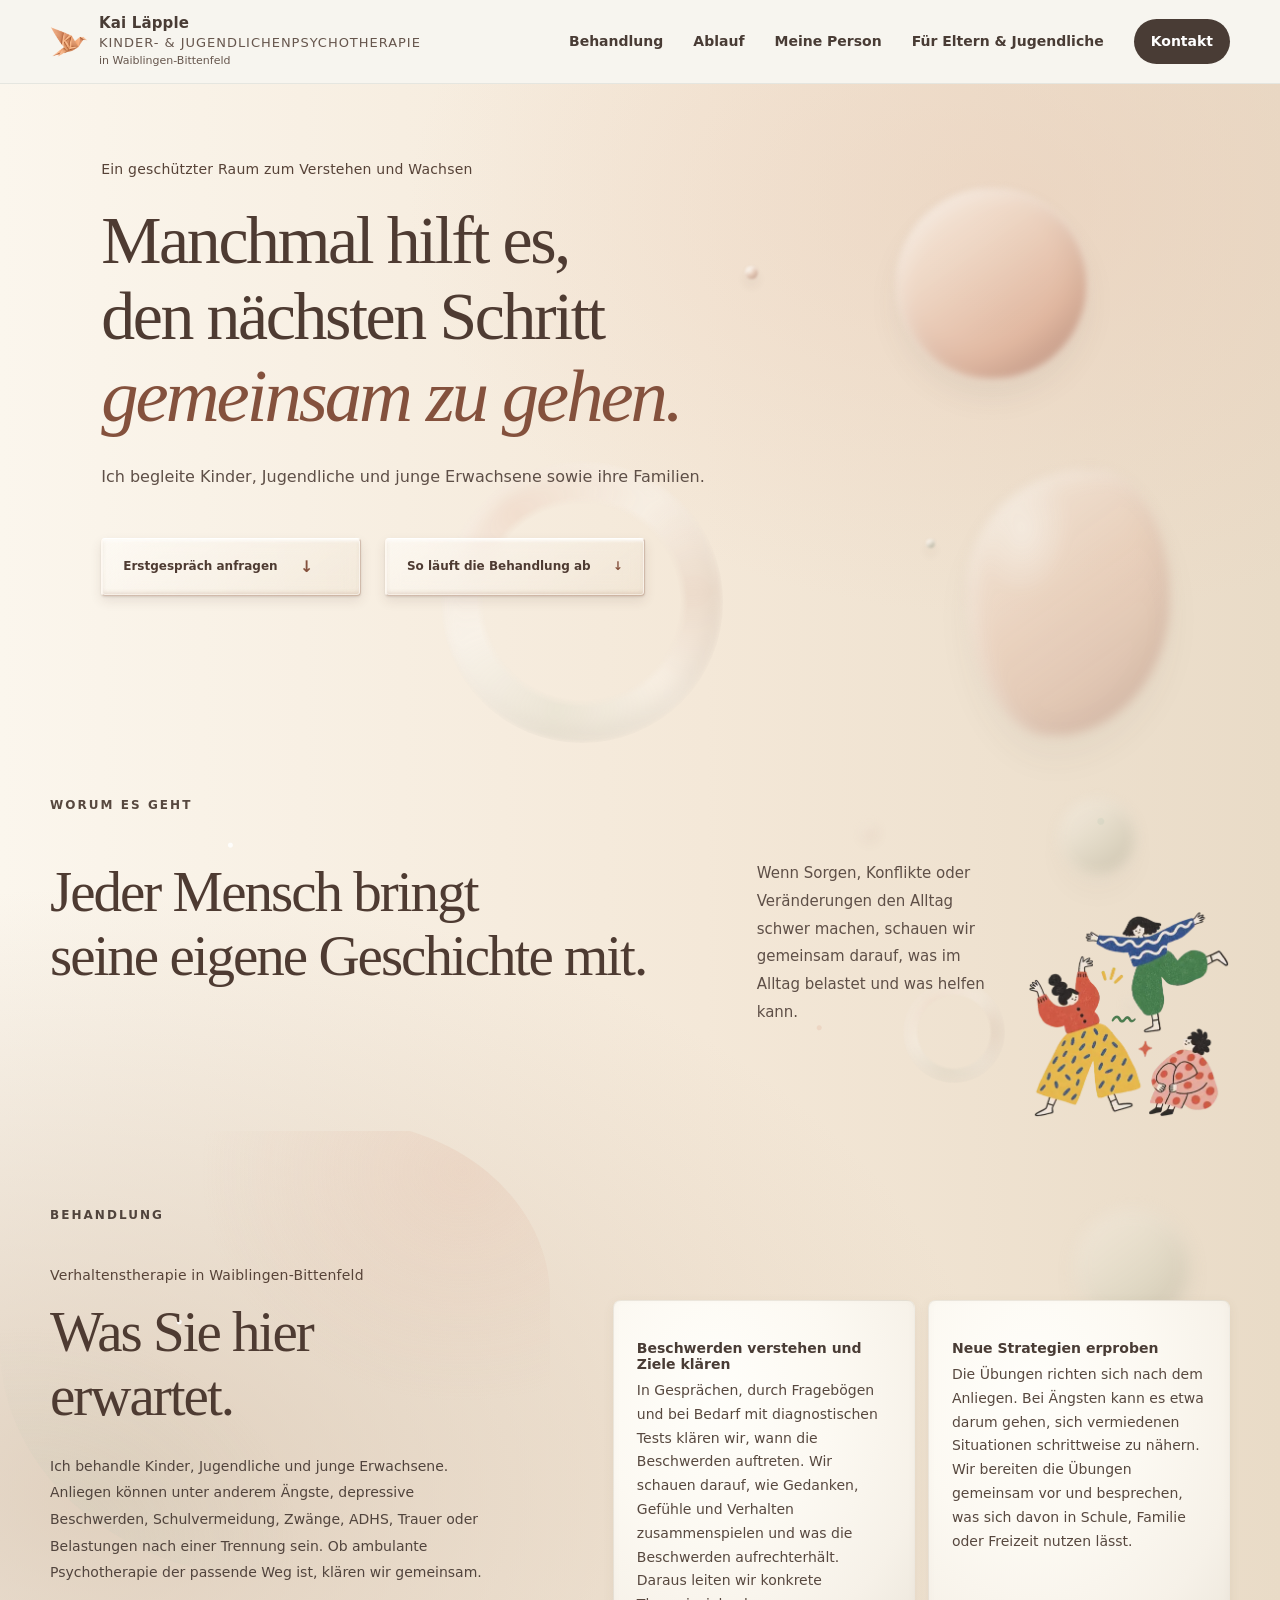
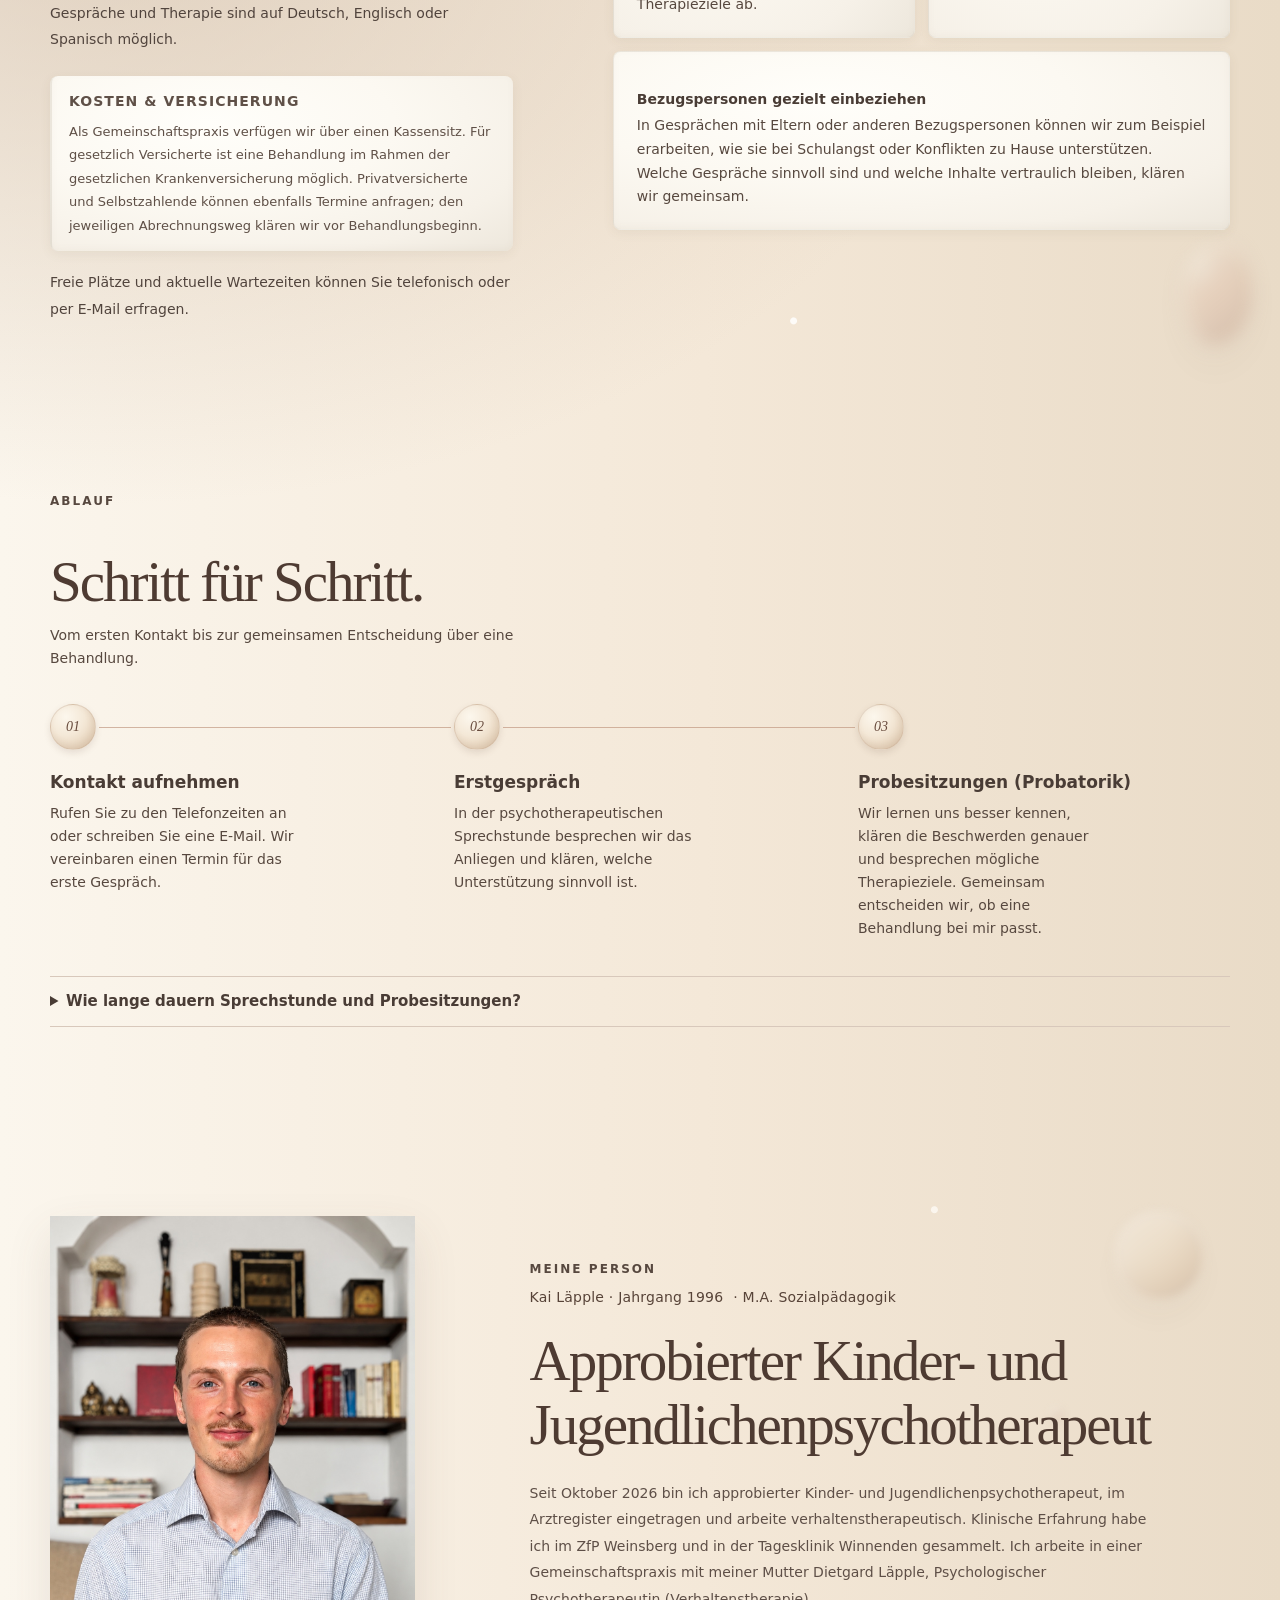
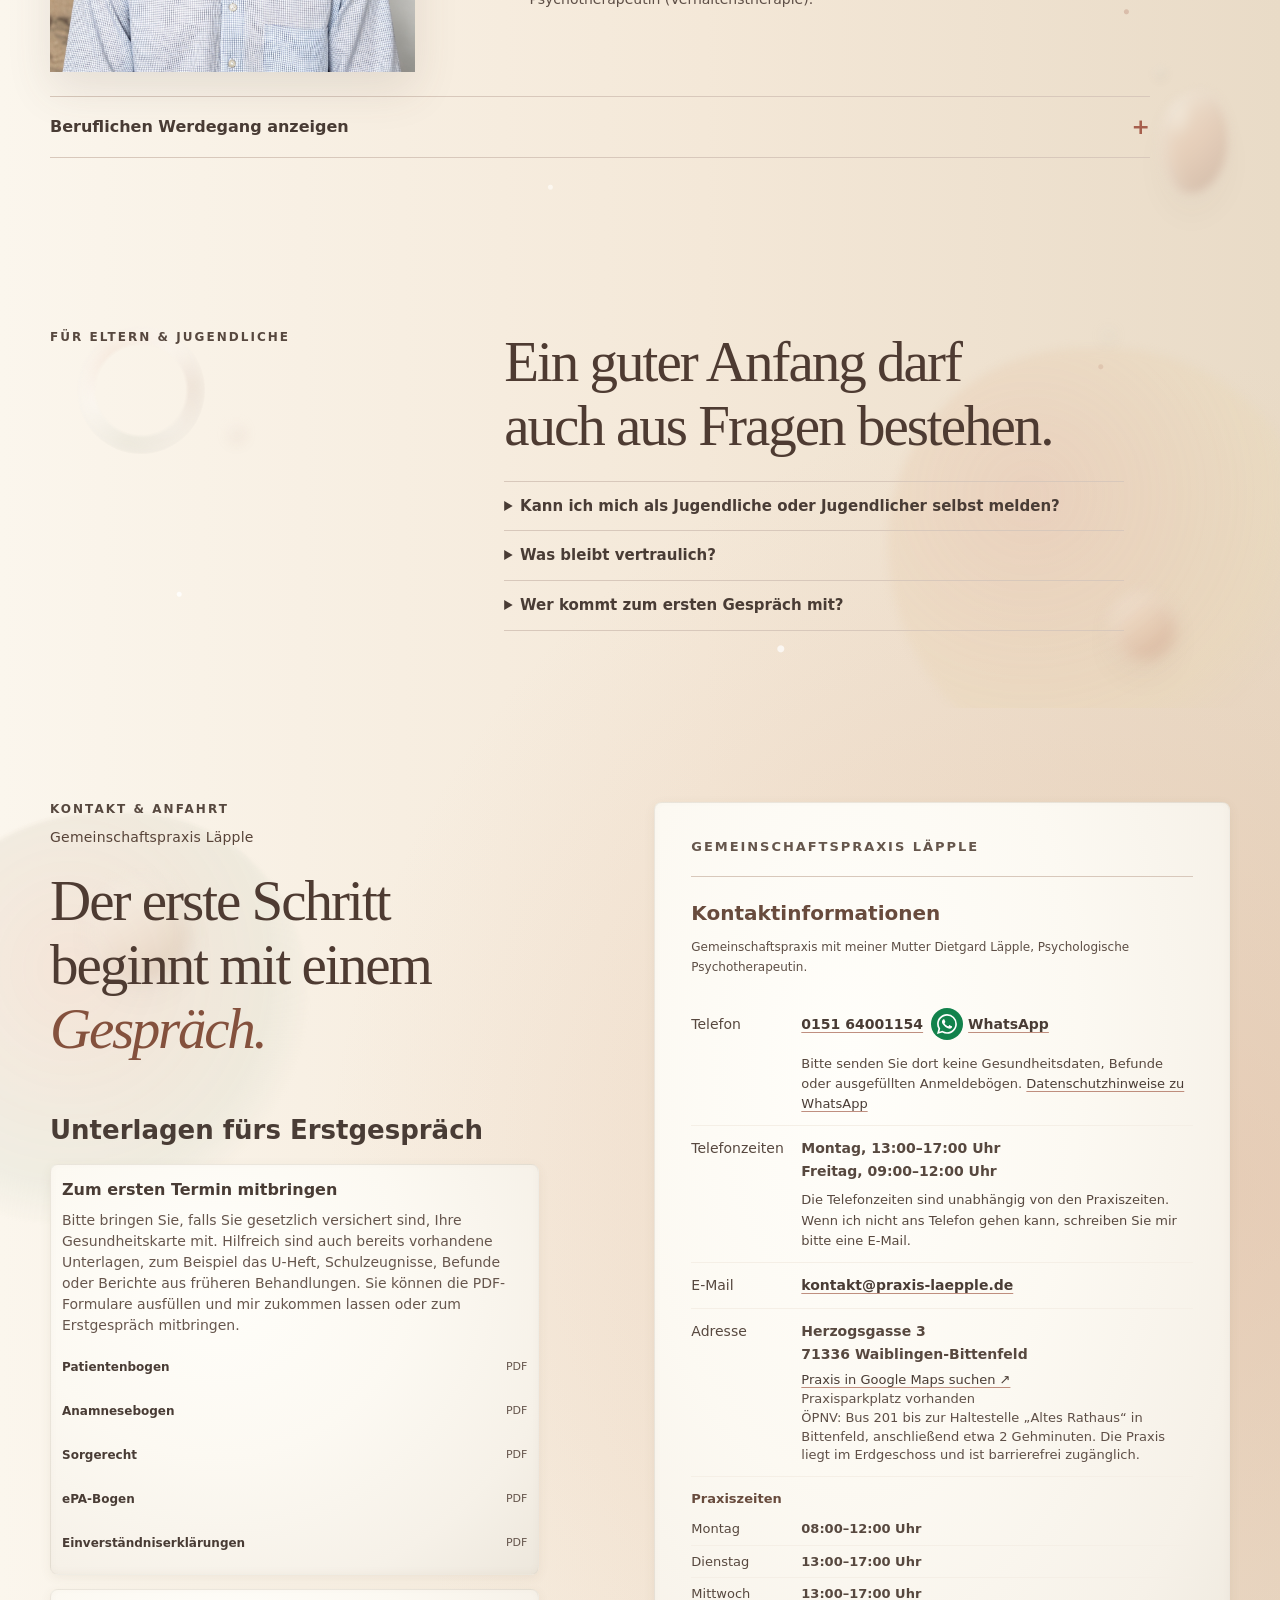
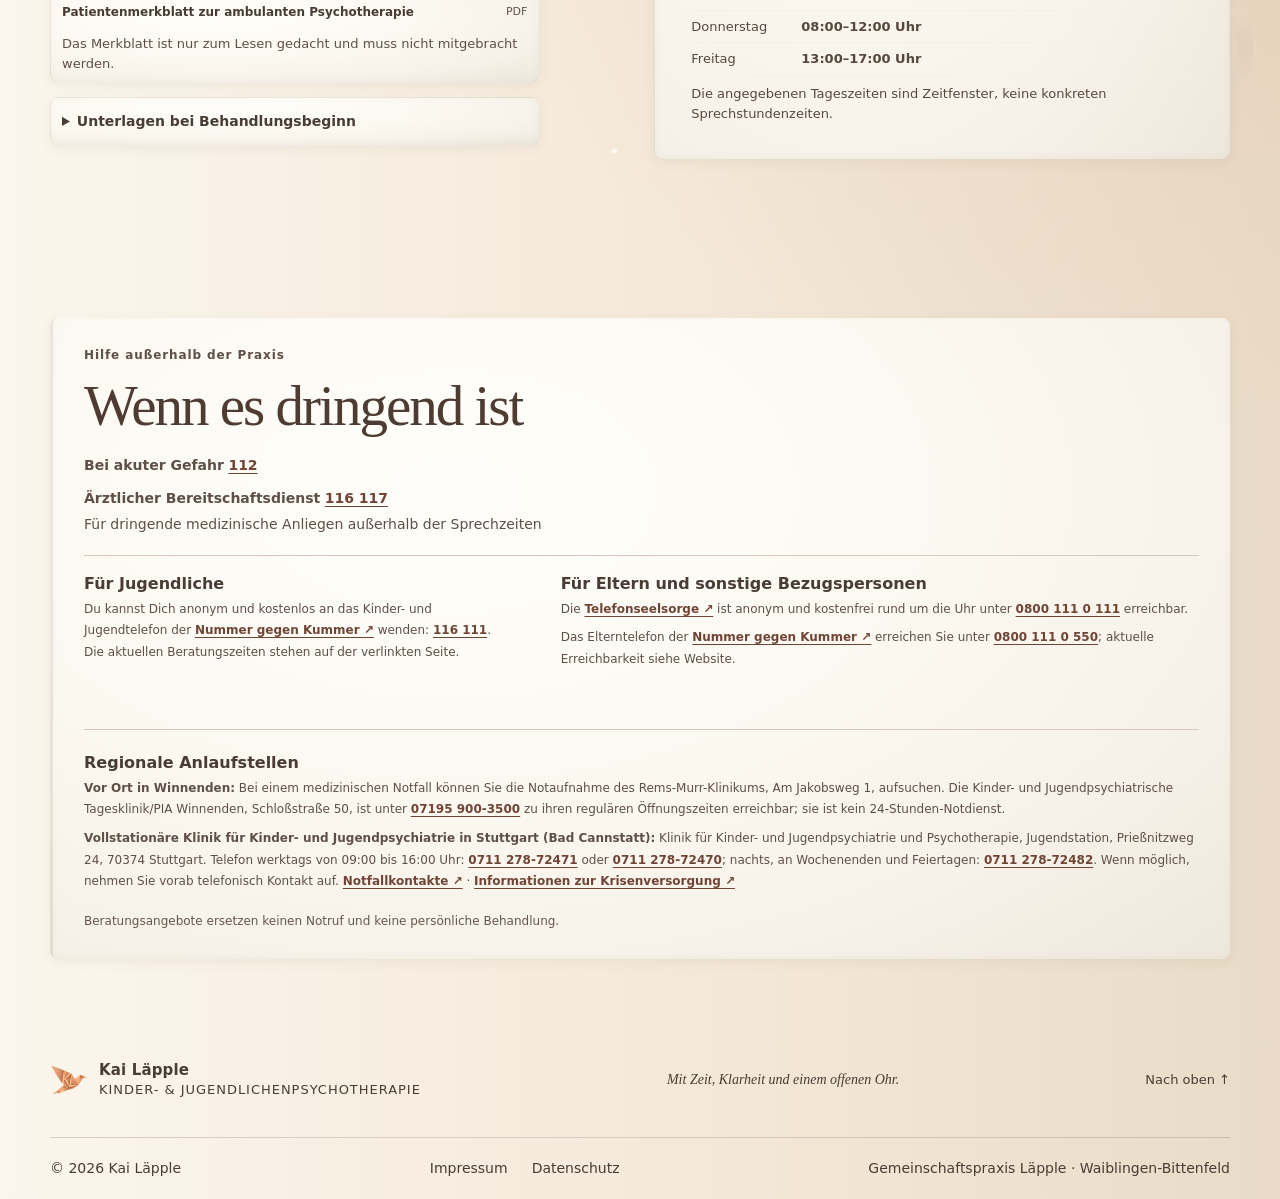
==== commit 0d60863d: "Illustration abtönen, tiefer platzieren und Akzente einzeln animieren" ====
--- a/index.html
+++ b/index.html
@@ -34,15 +34,38 @@
   <style>
     .welcome .welcome-story {
       display: grid;
-      grid-template-columns: minmax(0, 1fr) clamp(108px, 13vw, 172px);
-      align-items: center;
+      grid-template-columns: minmax(0,1fr) clamp(126px, 16vw, 224px);
+      align-items: start;
       gap: clamp(10px, 1.8vw, 22px);
     }
     .welcome .welcome-story p { margin-bottom: 0; }
-    .welcome-sketches { display: block; width: 100%; height: auto; overflow: visible; }
+    .welcome-sketches { position: relative; top: clamp(20px, 4vw, 55px); width: 100%; }
+    .welcome-sketches img { display: block; height: auto; }
+    .welcome-art-figures { width: 100%; }
+    .welcome-sketches img:not(.welcome-art-figures) { position: absolute; }
+    .welcome-art-sparks { left: 36.39%; top: 26.43%; width: 11.81%; }
+    .welcome-art-star { left: 54.46%; top: 61.67%; width: 7.95%; }
+    .welcome-art-wave { left: 41.45%; top: 49.52%; width: 13.01%; }
+    @media (prefers-reduced-motion: no-preference) {
+      .welcome-art-sparks { animation: welcome-sparks 3.8s ease-in-out infinite; }
+      .welcome-art-star { animation: welcome-star 5.2s ease-in-out infinite; }
+      .welcome-art-wave { animation: welcome-wave 4.6s ease-in-out infinite; }
+    }
+    @keyframes welcome-sparks {
+      0%, 100% { transform: translateY(1px) scale(.91); opacity: .73; }
+      48% { transform: translateY(-4px) scale(1.08); opacity: 1; }
+    }
+    @keyframes welcome-star {
+      0%, 100% { transform: rotate(-9deg) scale(.94); }
+      50% { transform: rotate(12deg) scale(1.13); }
+    }
+    @keyframes welcome-wave {
+      0%, 100% { transform: translateX(-2px) rotate(-5deg); }
+      50% { transform: translateX(3px) rotate(6deg); }
+    }
     @media (max-width: 760px) {
       .welcome .welcome-story { grid-template-columns: 1fr; gap: 7px; }
-      .welcome-sketches { width: 118px; justify-self: end; }
+      .welcome-sketches { top: 14px; width: min(44%, 158px); justify-self: end; }
     }
     #site-nav a:not(.nav-contact) {
       position: relative;
@@ -237,7 +260,7 @@
     <section class="welcome welcome-compact section-shell section-pad" aria-labelledby="welcome-title">
       <div class="ambient-composition ambient--welcome" aria-hidden="true"><span class="ambient-shape ambient-orb ambient-orb--sage"></span><span class="ambient-shape ambient-ring ambient-ring--small"></span><i class="ambient-bead bead-one"></i><i class="ambient-bead bead-two"></i></div>
       <div class="section-kicker"><span>Worum es geht</span></div>
-      <div class="welcome-content"><h2 id="welcome-title">Jeder Mensch bringt<br>seine eigene Geschichte mit.</h2><div class="welcome-story"><p>Wenn Sorgen, Konflikte oder Veränderungen den Alltag schwer machen, schauen wir gemeinsam darauf, was im Alltag belastet und was helfen kann.</p><img class="welcome-sketches" src="[data-uri]" alt="" width="415" height="420" decoding="async"></div></div>
+      <div class="welcome-content"><h2 id="welcome-title">Jeder Mensch bringt<br>seine eigene Geschichte mit.</h2><div class="welcome-story"><p>Wenn Sorgen, Konflikte oder Veränderungen den Alltag schwer machen, schauen wir gemeinsam darauf, was im Alltag belastet und was helfen kann.</p><div class="welcome-sketches" aria-hidden="true"><img class="welcome-art-figures" src="[data-uri]" alt="" width="415" height="420" decoding="async"><img class="welcome-art-star" src="[data-uri]" alt="" width="33" height="39" decoding="async"><img class="welcome-art-wave" src="[data-uri]" alt="" width="54" height="20" decoding="async"><img class="welcome-art-sparks" src="[data-uri]" alt="" width="49" height="38" decoding="async"></div></div></div>
     </section>
 
     <section class="offer-section" id="angebot">
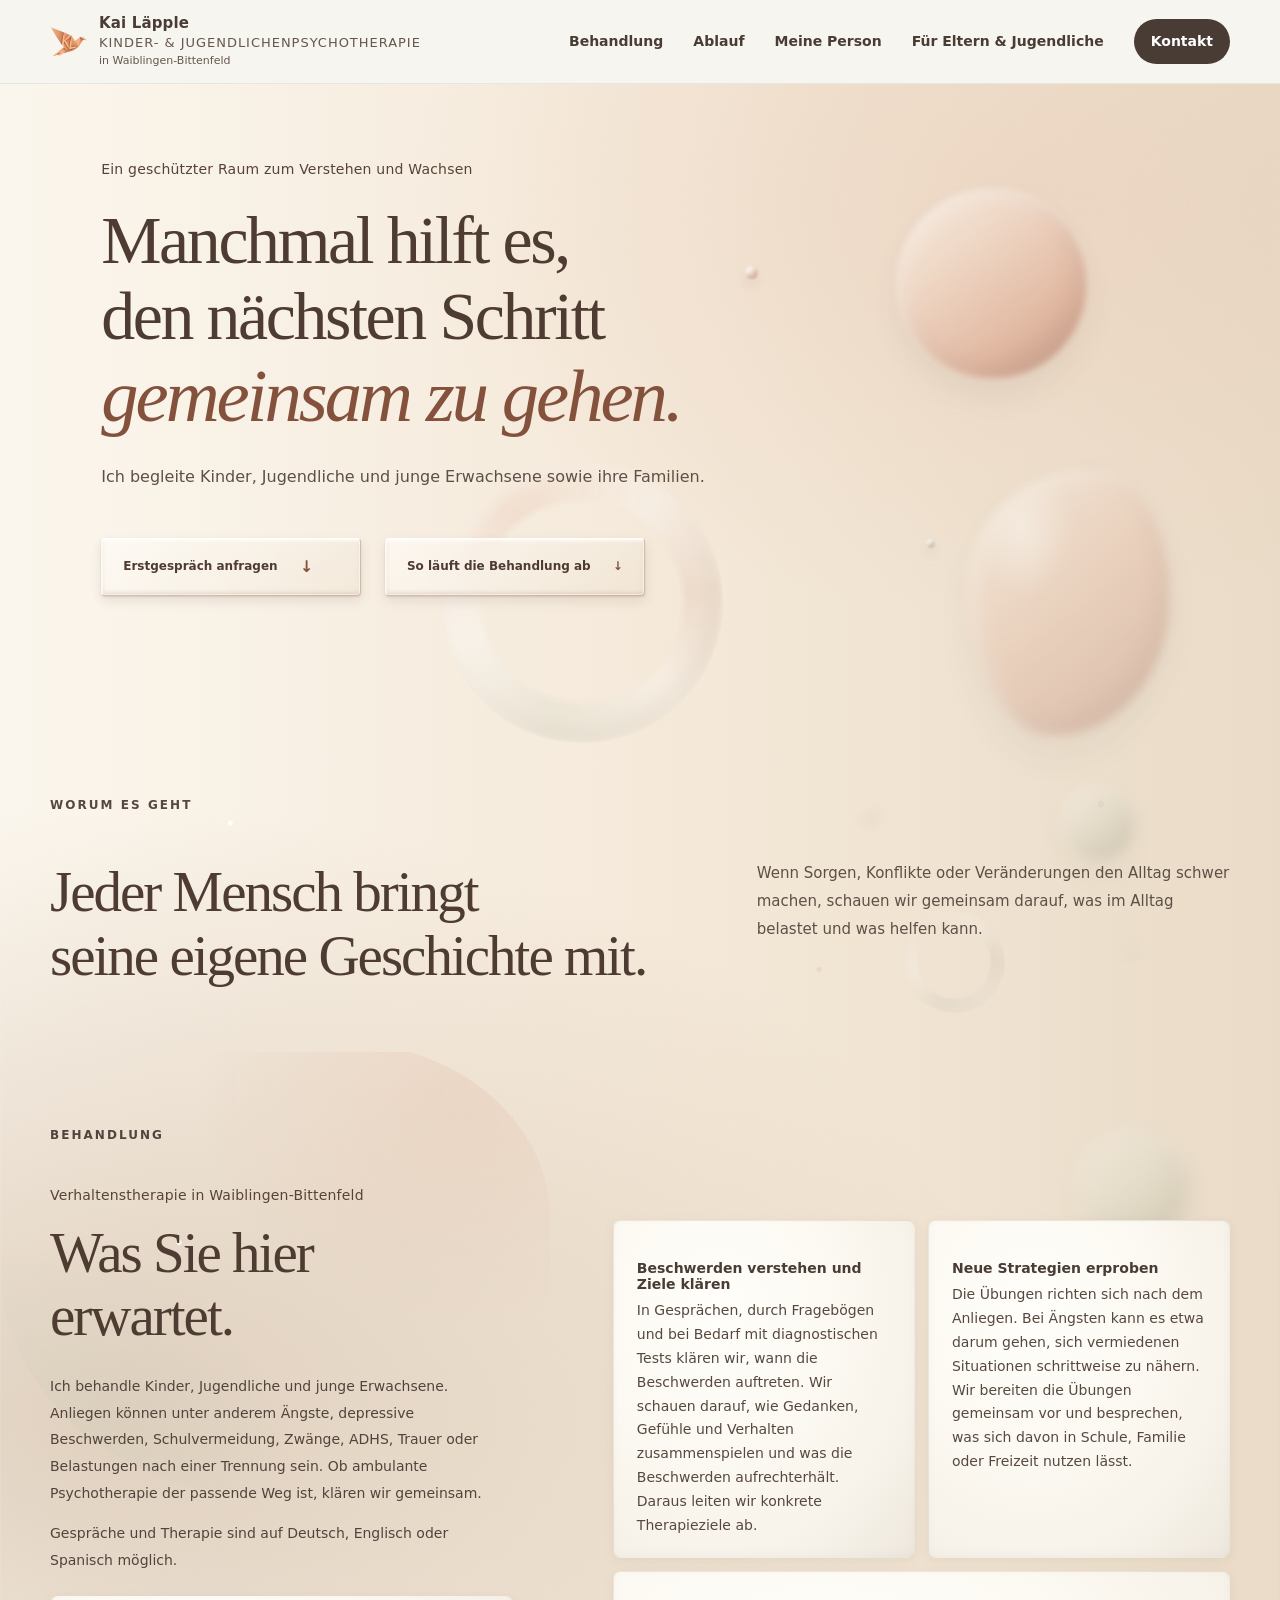
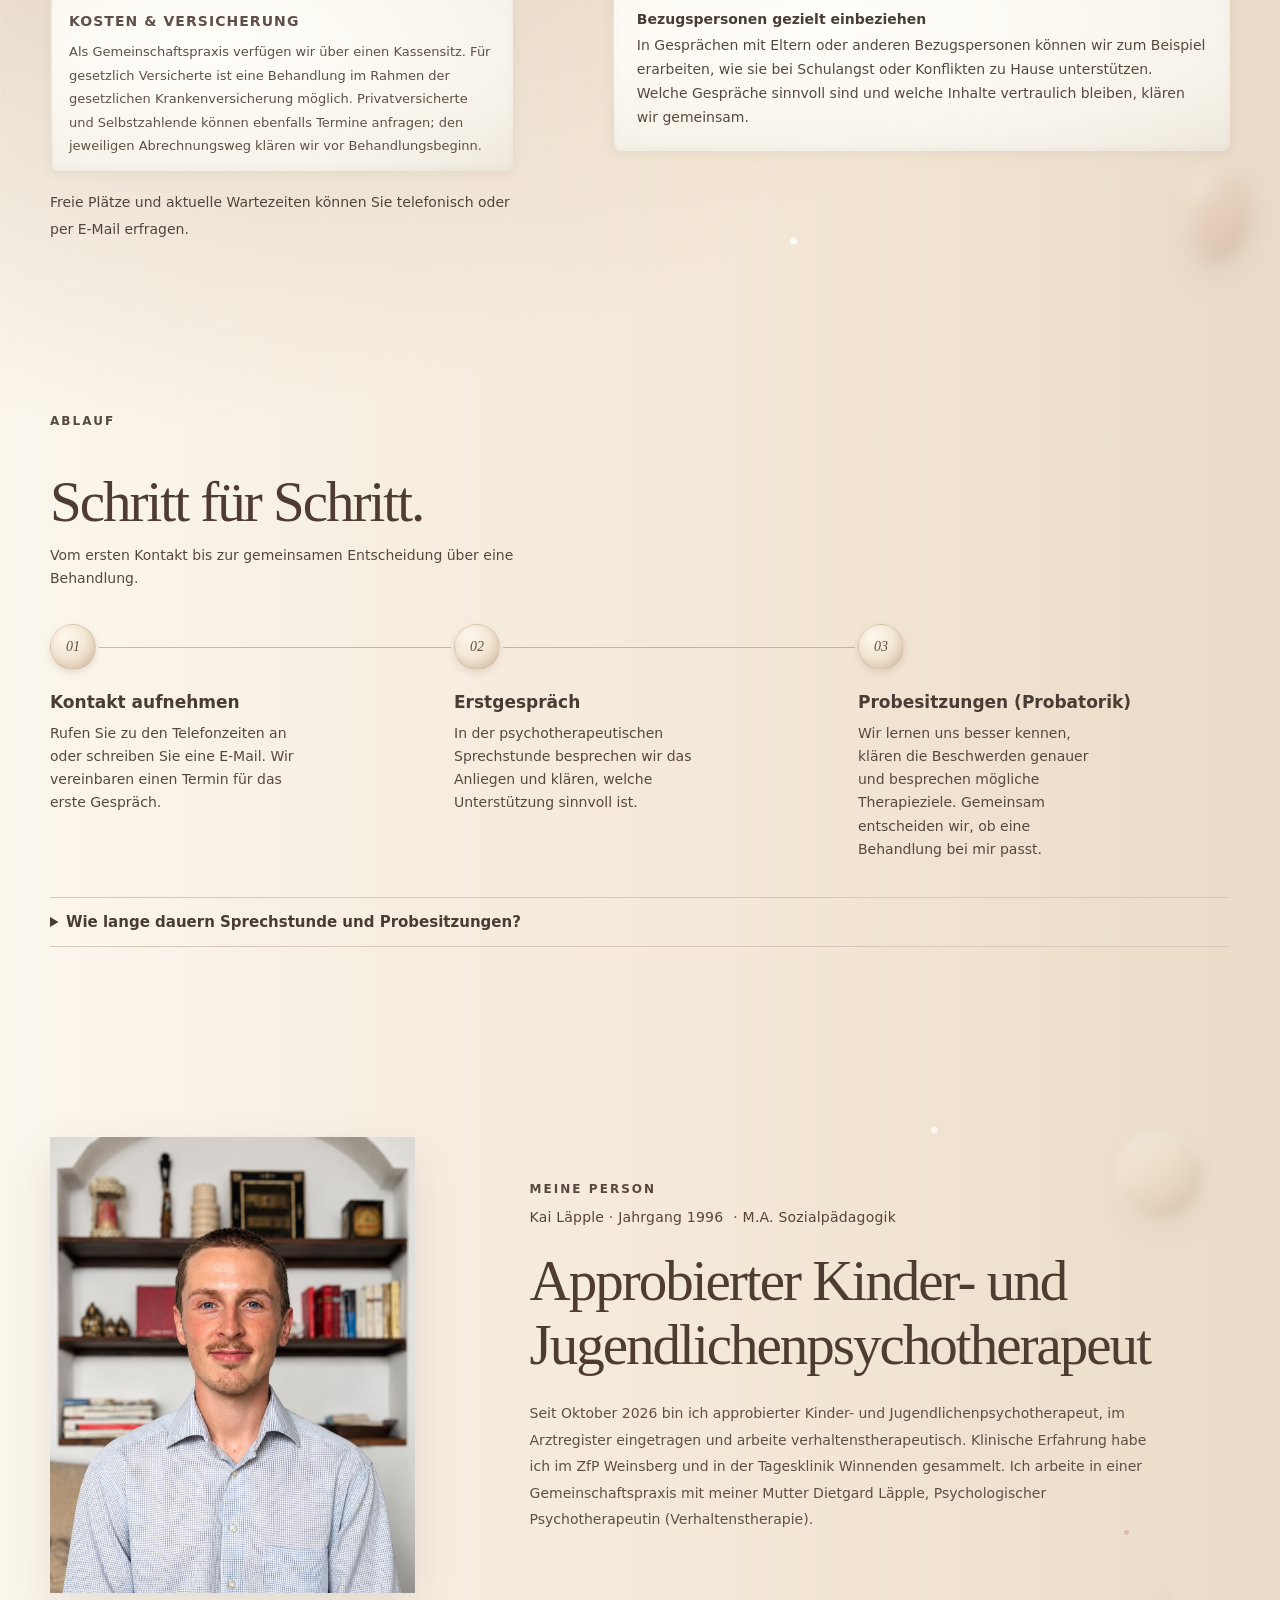
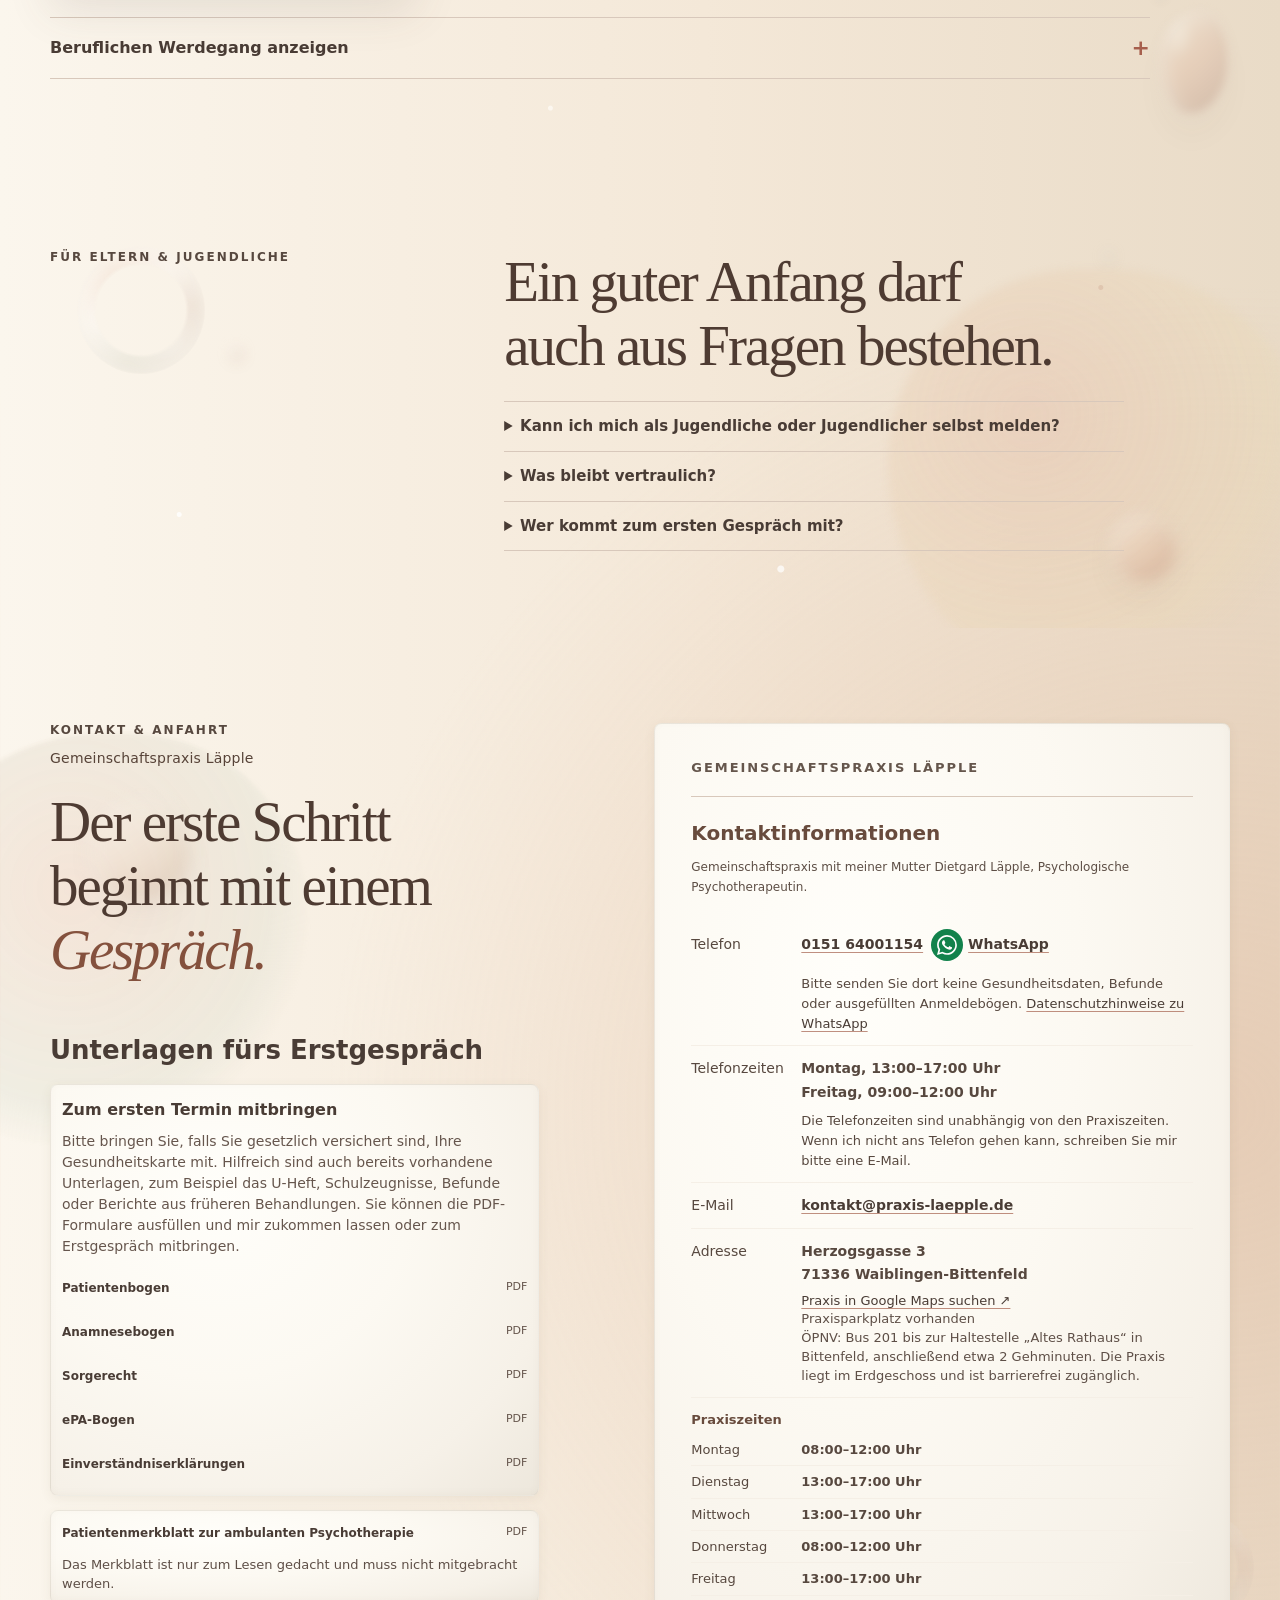
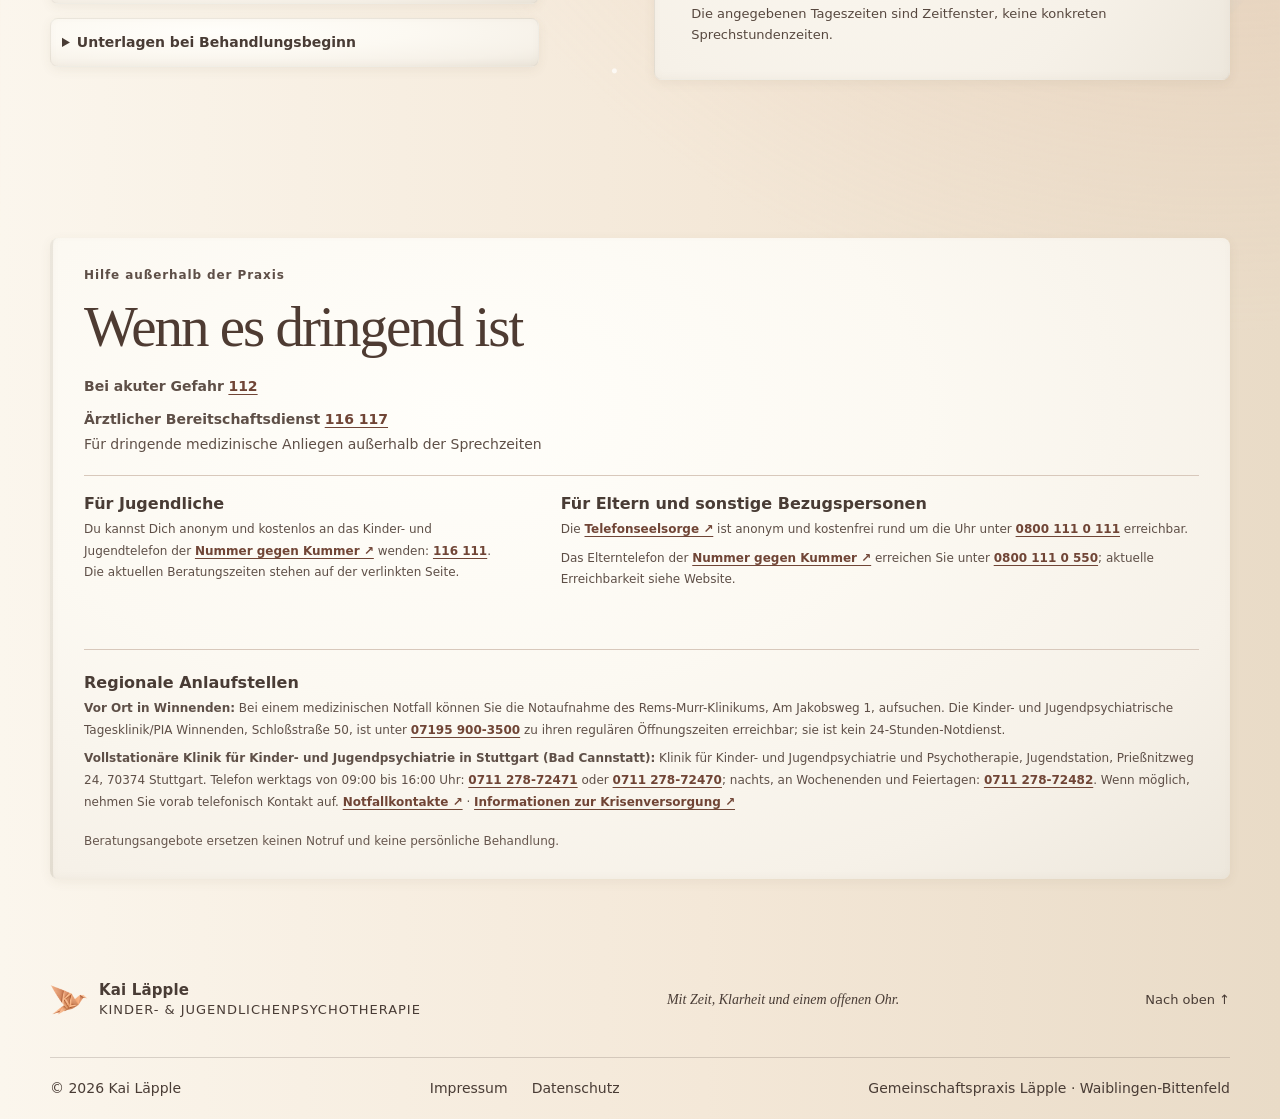
==== commit faa3bf70: "Illustration aus dem Begrüßungsabschnitt entfernen" ====
--- a/index.html
+++ b/index.html
@@ -32,41 +32,6 @@
   <link rel="stylesheet" href="image-styles.css?v=20261110f">
   <link rel="stylesheet" href="illustrations.css?v=20261126-ersttermin">
   <style>
-    .welcome .welcome-story {
-      display: grid;
-      grid-template-columns: minmax(0,1fr) clamp(126px, 16vw, 224px);
-      align-items: start;
-      gap: clamp(10px, 1.8vw, 22px);
-    }
-    .welcome .welcome-story p { margin-bottom: 0; }
-    .welcome-sketches { position: relative; top: clamp(20px, 4vw, 55px); width: 100%; }
-    .welcome-sketches img { display: block; height: auto; }
-    .welcome-art-figures { width: 100%; }
-    .welcome-sketches img:not(.welcome-art-figures) { position: absolute; }
-    .welcome-art-sparks { left: 36.39%; top: 26.43%; width: 11.81%; }
-    .welcome-art-star { left: 54.46%; top: 61.67%; width: 7.95%; }
-    .welcome-art-wave { left: 41.45%; top: 49.52%; width: 13.01%; }
-    @media (prefers-reduced-motion: no-preference) {
-      .welcome-art-sparks { animation: welcome-sparks 3.8s ease-in-out infinite; }
-      .welcome-art-star { animation: welcome-star 5.2s ease-in-out infinite; }
-      .welcome-art-wave { animation: welcome-wave 4.6s ease-in-out infinite; }
-    }
-    @keyframes welcome-sparks {
-      0%, 100% { transform: translateY(1px) scale(.91); opacity: .73; }
-      48% { transform: translateY(-4px) scale(1.08); opacity: 1; }
-    }
-    @keyframes welcome-star {
-      0%, 100% { transform: rotate(-9deg) scale(.94); }
-      50% { transform: rotate(12deg) scale(1.13); }
-    }
-    @keyframes welcome-wave {
-      0%, 100% { transform: translateX(-2px) rotate(-5deg); }
-      50% { transform: translateX(3px) rotate(6deg); }
-    }
-    @media (max-width: 760px) {
-      .welcome .welcome-story { grid-template-columns: 1fr; gap: 7px; }
-      .welcome-sketches { top: 14px; width: min(44%, 158px); justify-self: end; }
-    }
     #site-nav a:not(.nav-contact) {
       position: relative;
       transition: color .24s ease, transform .28s ease;
@@ -260,7 +225,7 @@
     <section class="welcome welcome-compact section-shell section-pad" aria-labelledby="welcome-title">
       <div class="ambient-composition ambient--welcome" aria-hidden="true"><span class="ambient-shape ambient-orb ambient-orb--sage"></span><span class="ambient-shape ambient-ring ambient-ring--small"></span><i class="ambient-bead bead-one"></i><i class="ambient-bead bead-two"></i></div>
       <div class="section-kicker"><span>Worum es geht</span></div>
-      <div class="welcome-content"><h2 id="welcome-title">Jeder Mensch bringt<br>seine eigene Geschichte mit.</h2><div class="welcome-story"><p>Wenn Sorgen, Konflikte oder Veränderungen den Alltag schwer machen, schauen wir gemeinsam darauf, was im Alltag belastet und was helfen kann.</p><div class="welcome-sketches" aria-hidden="true"><img class="welcome-art-figures" src="[data-uri]" alt="" width="415" height="420" decoding="async"><img class="welcome-art-star" src="[data-uri]" alt="" width="33" height="39" decoding="async"><img class="welcome-art-wave" src="[data-uri]" alt="" width="54" height="20" decoding="async"><img class="welcome-art-sparks" src="[data-uri]" alt="" width="49" height="38" decoding="async"></div></div></div>
+      <div class="welcome-content"><h2 id="welcome-title">Jeder Mensch bringt<br>seine eigene Geschichte mit.</h2><div><p>Wenn Sorgen, Konflikte oder Veränderungen den Alltag schwer machen, schauen wir gemeinsam darauf, was im Alltag belastet und was helfen kann.</p></div></div>
     </section>
 
     <section class="offer-section" id="angebot">
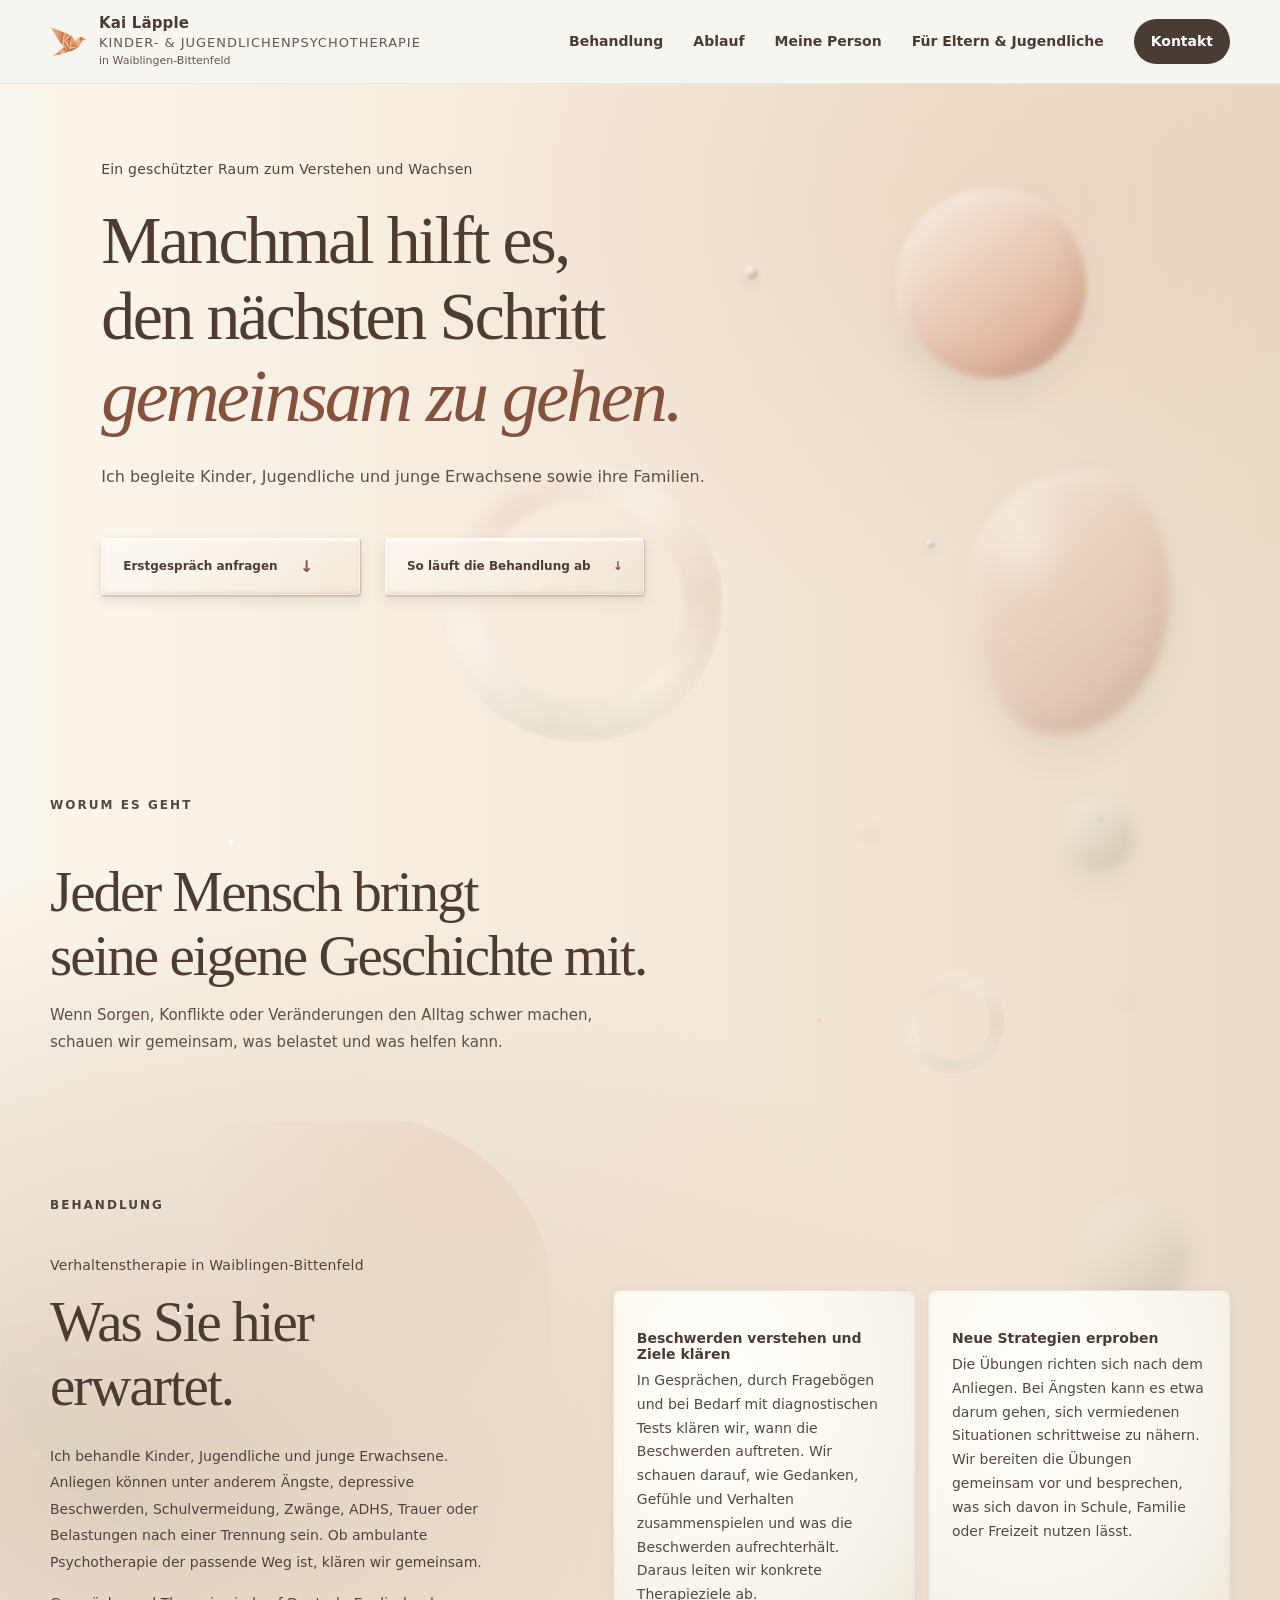
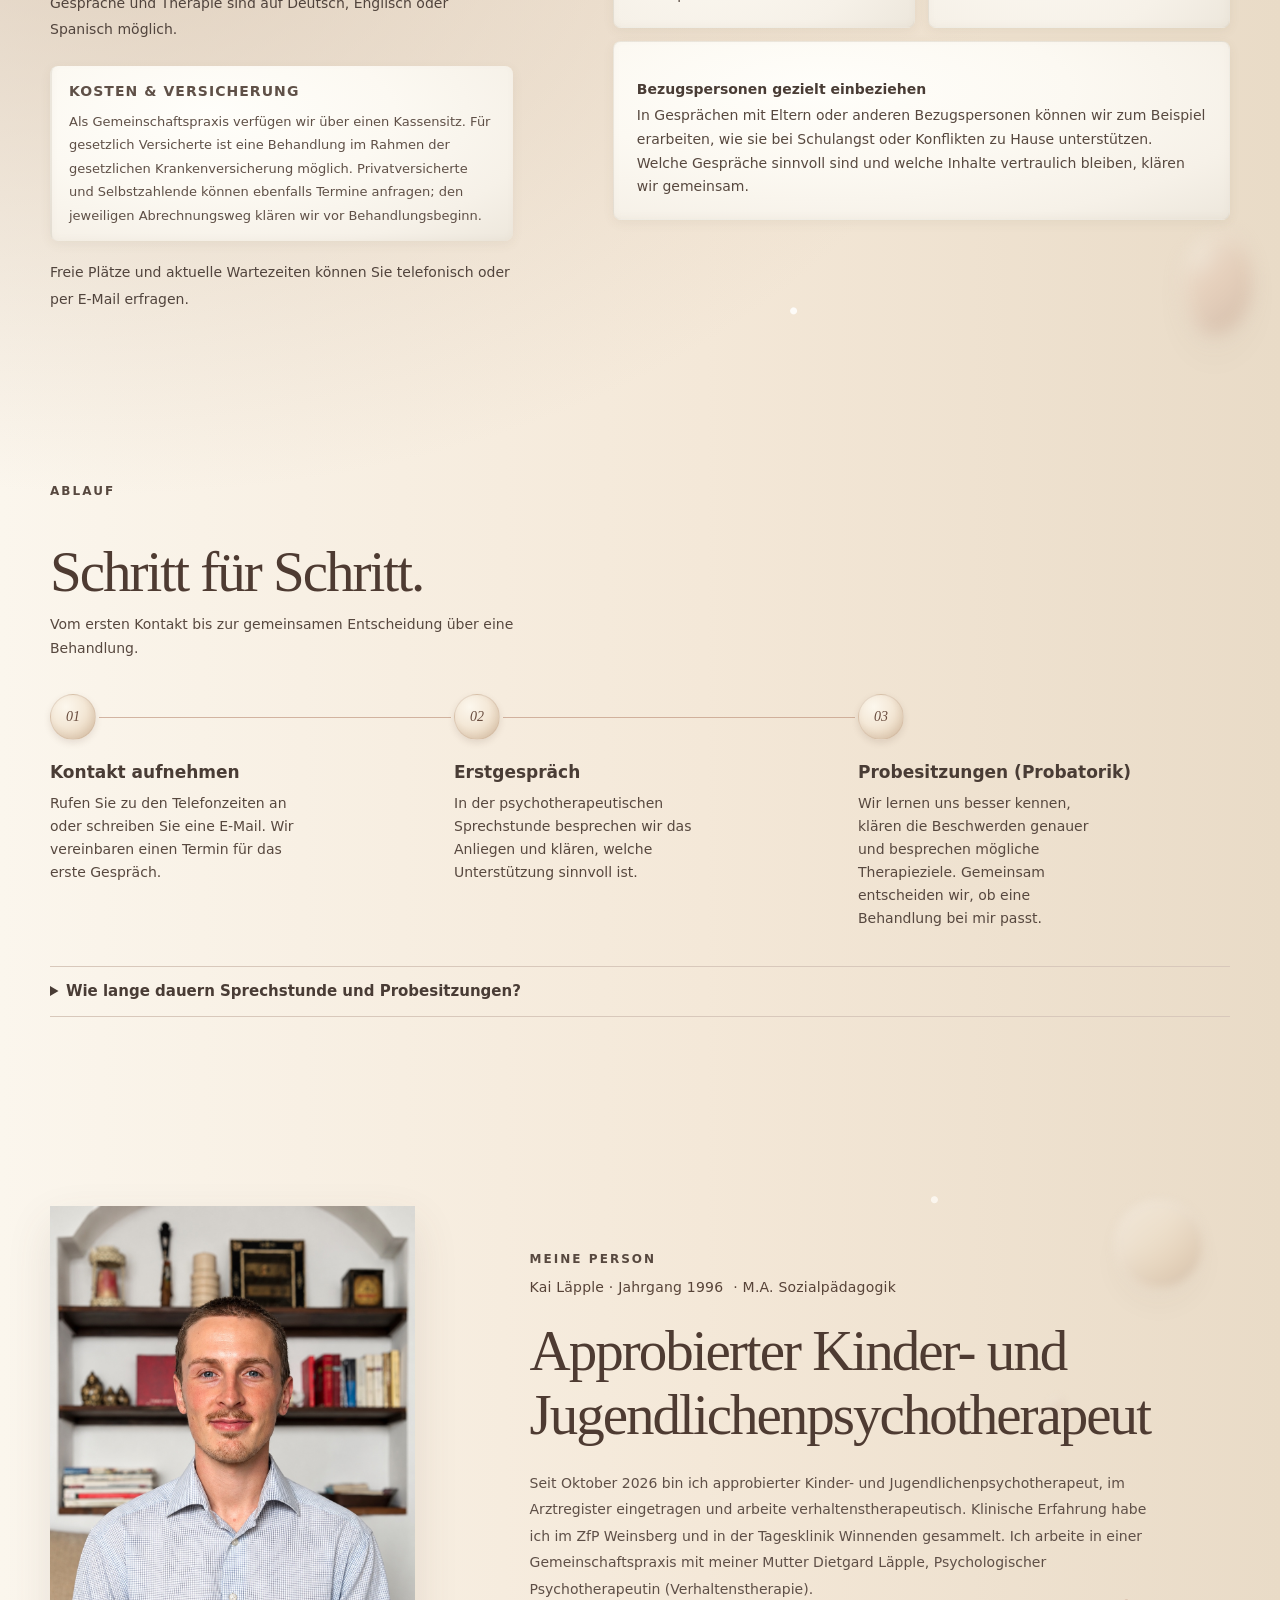
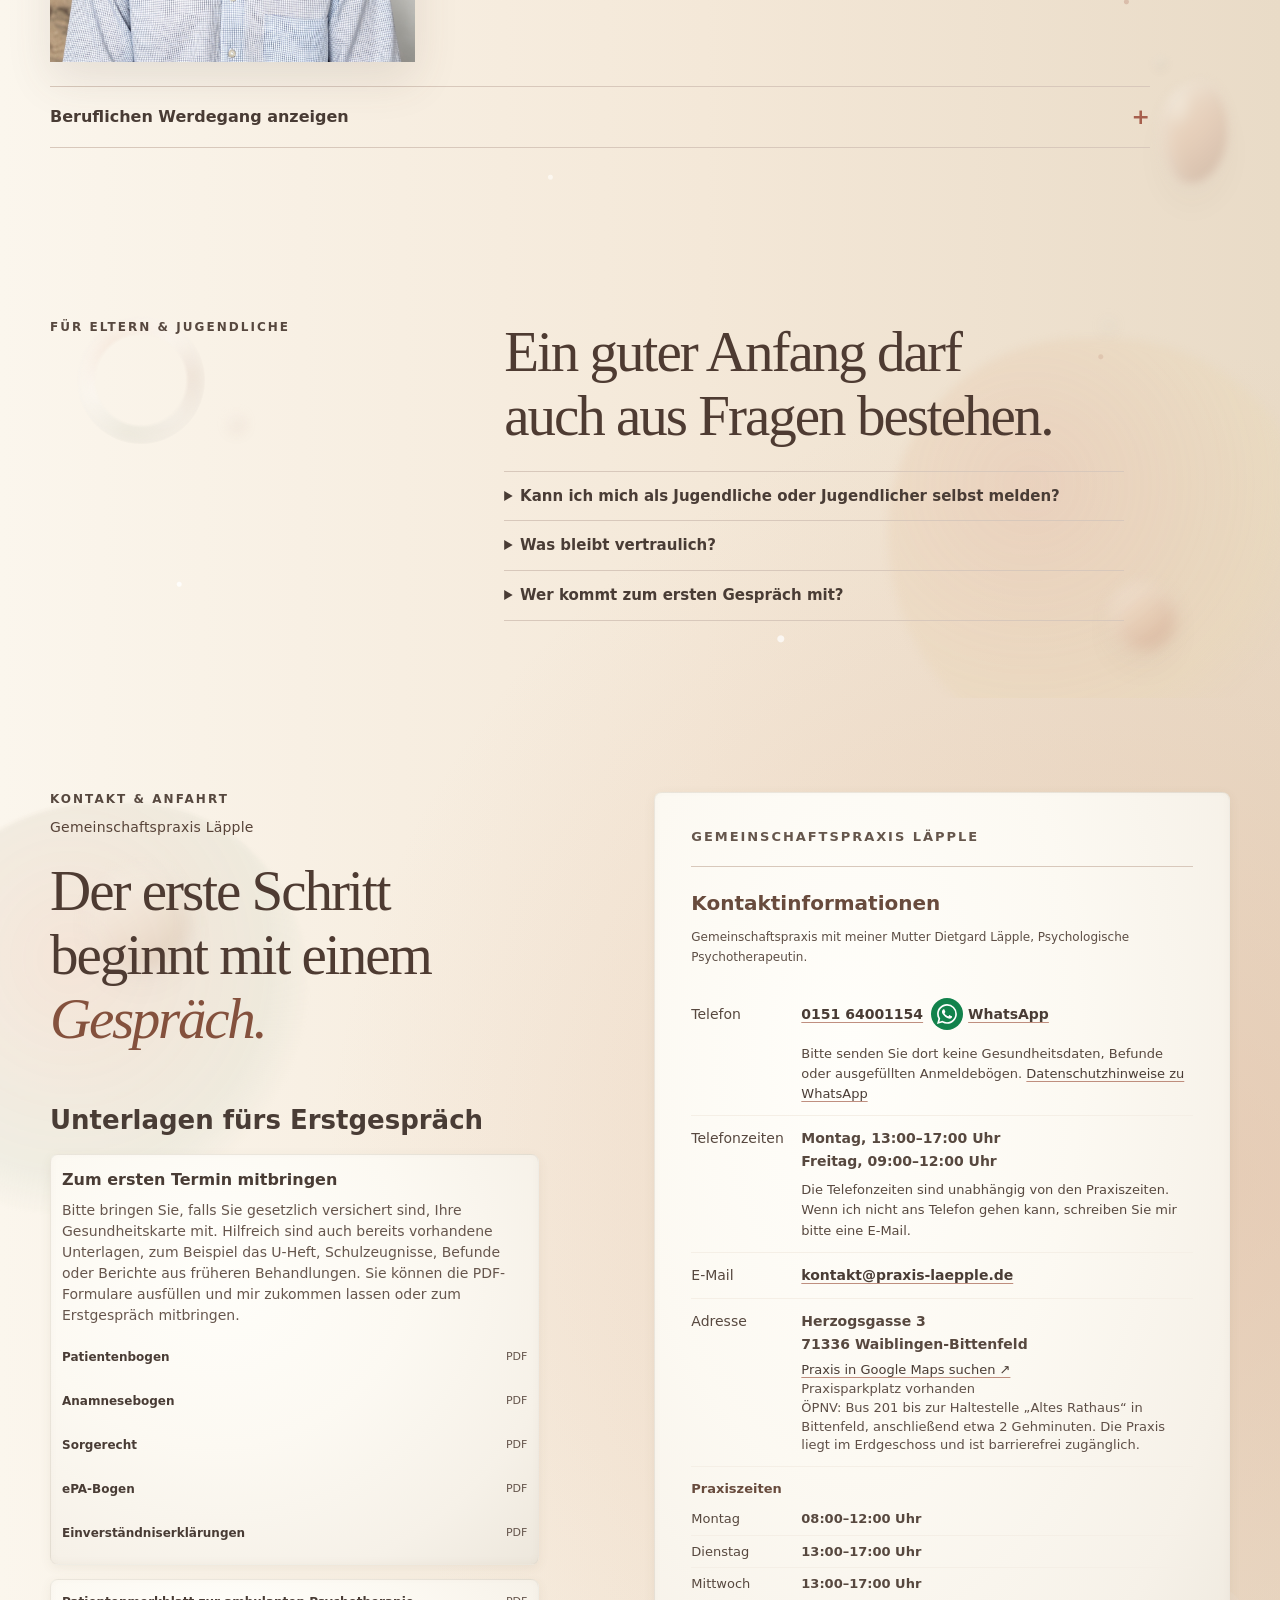
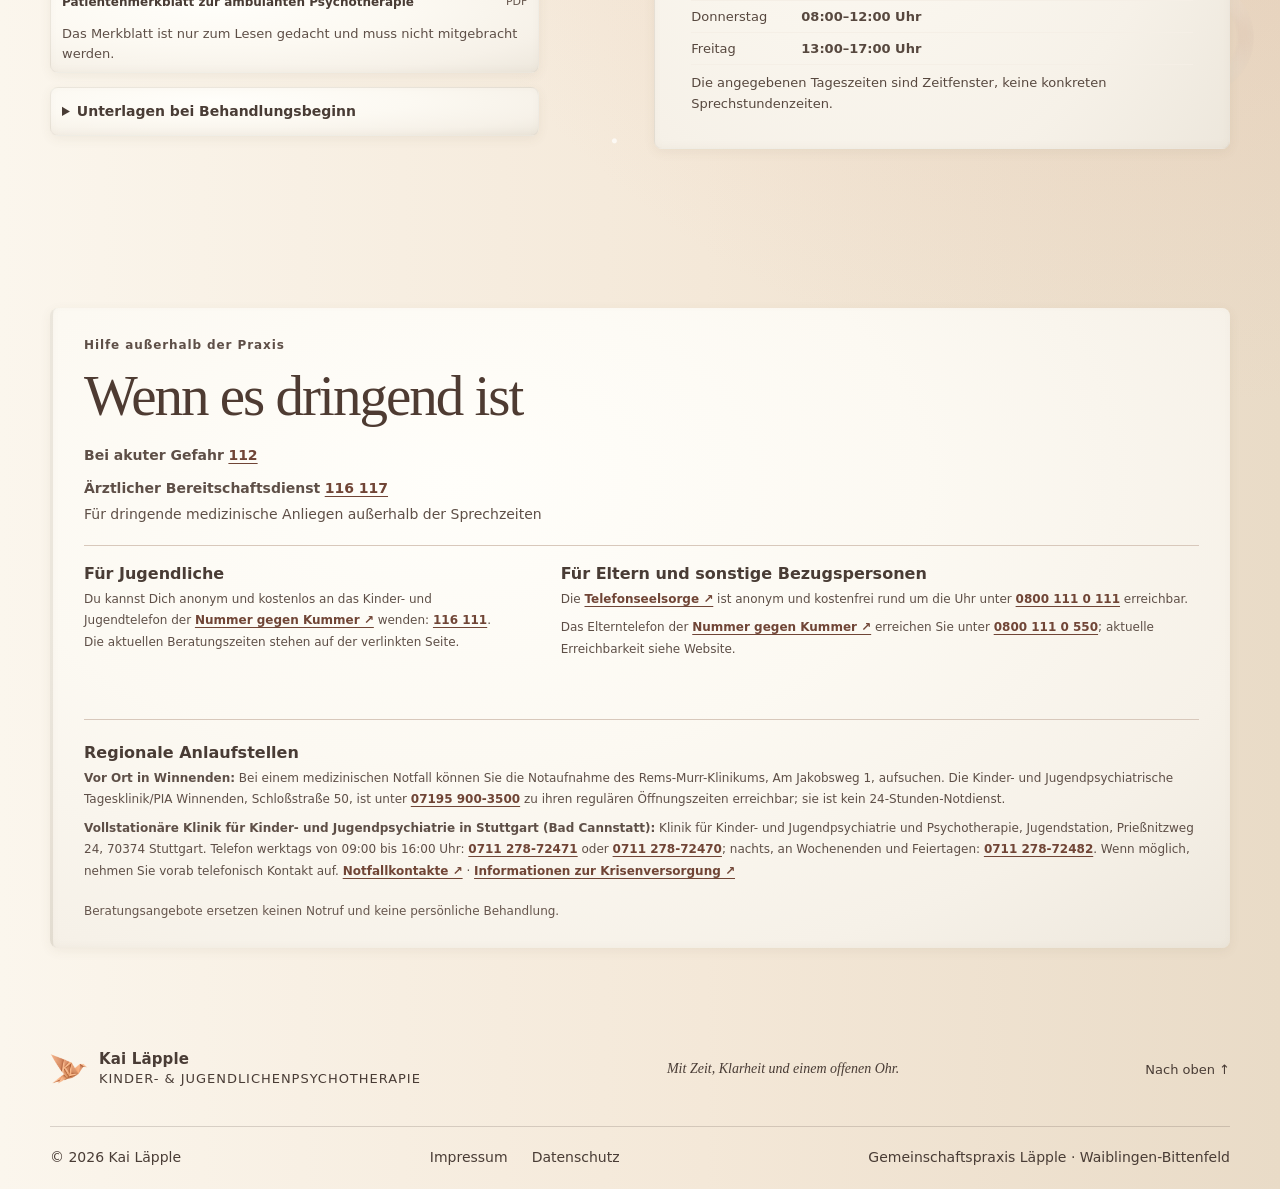
==== commit d7938ca4: "Willkommenstext unter die Überschrift setzen und straffen" ====
--- a/index.html
+++ b/index.html
@@ -32,6 +32,11 @@
   <link rel="stylesheet" href="image-styles.css?v=20261110f">
   <link rel="stylesheet" href="illustrations.css?v=20261126-ersttermin">
   <style>
+    #main .welcome .welcome-content { grid-template-columns: minmax(0, 1fr); gap: 14px; }
+    #main .welcome .welcome-content > p { max-width: 58ch; margin: 0; }
+    @media (max-width: 760px) {
+      #main .welcome .welcome-content { gap: 10px; }
+    }
     #site-nav a:not(.nav-contact) {
       position: relative;
       transition: color .24s ease, transform .28s ease;
@@ -225,7 +230,7 @@
     <section class="welcome welcome-compact section-shell section-pad" aria-labelledby="welcome-title">
       <div class="ambient-composition ambient--welcome" aria-hidden="true"><span class="ambient-shape ambient-orb ambient-orb--sage"></span><span class="ambient-shape ambient-ring ambient-ring--small"></span><i class="ambient-bead bead-one"></i><i class="ambient-bead bead-two"></i></div>
       <div class="section-kicker"><span>Worum es geht</span></div>
-      <div class="welcome-content"><h2 id="welcome-title">Jeder Mensch bringt<br>seine eigene Geschichte mit.</h2><div><p>Wenn Sorgen, Konflikte oder Veränderungen den Alltag schwer machen, schauen wir gemeinsam darauf, was im Alltag belastet und was helfen kann.</p></div></div>
+      <div class="welcome-content"><h2 id="welcome-title">Jeder Mensch bringt<br>seine eigene Geschichte mit.</h2><p>Wenn Sorgen, Konflikte oder Veränderungen den Alltag schwer machen, schauen wir gemeinsam, was belastet und was helfen kann.</p></div>
     </section>
 
     <section class="offer-section" id="angebot">
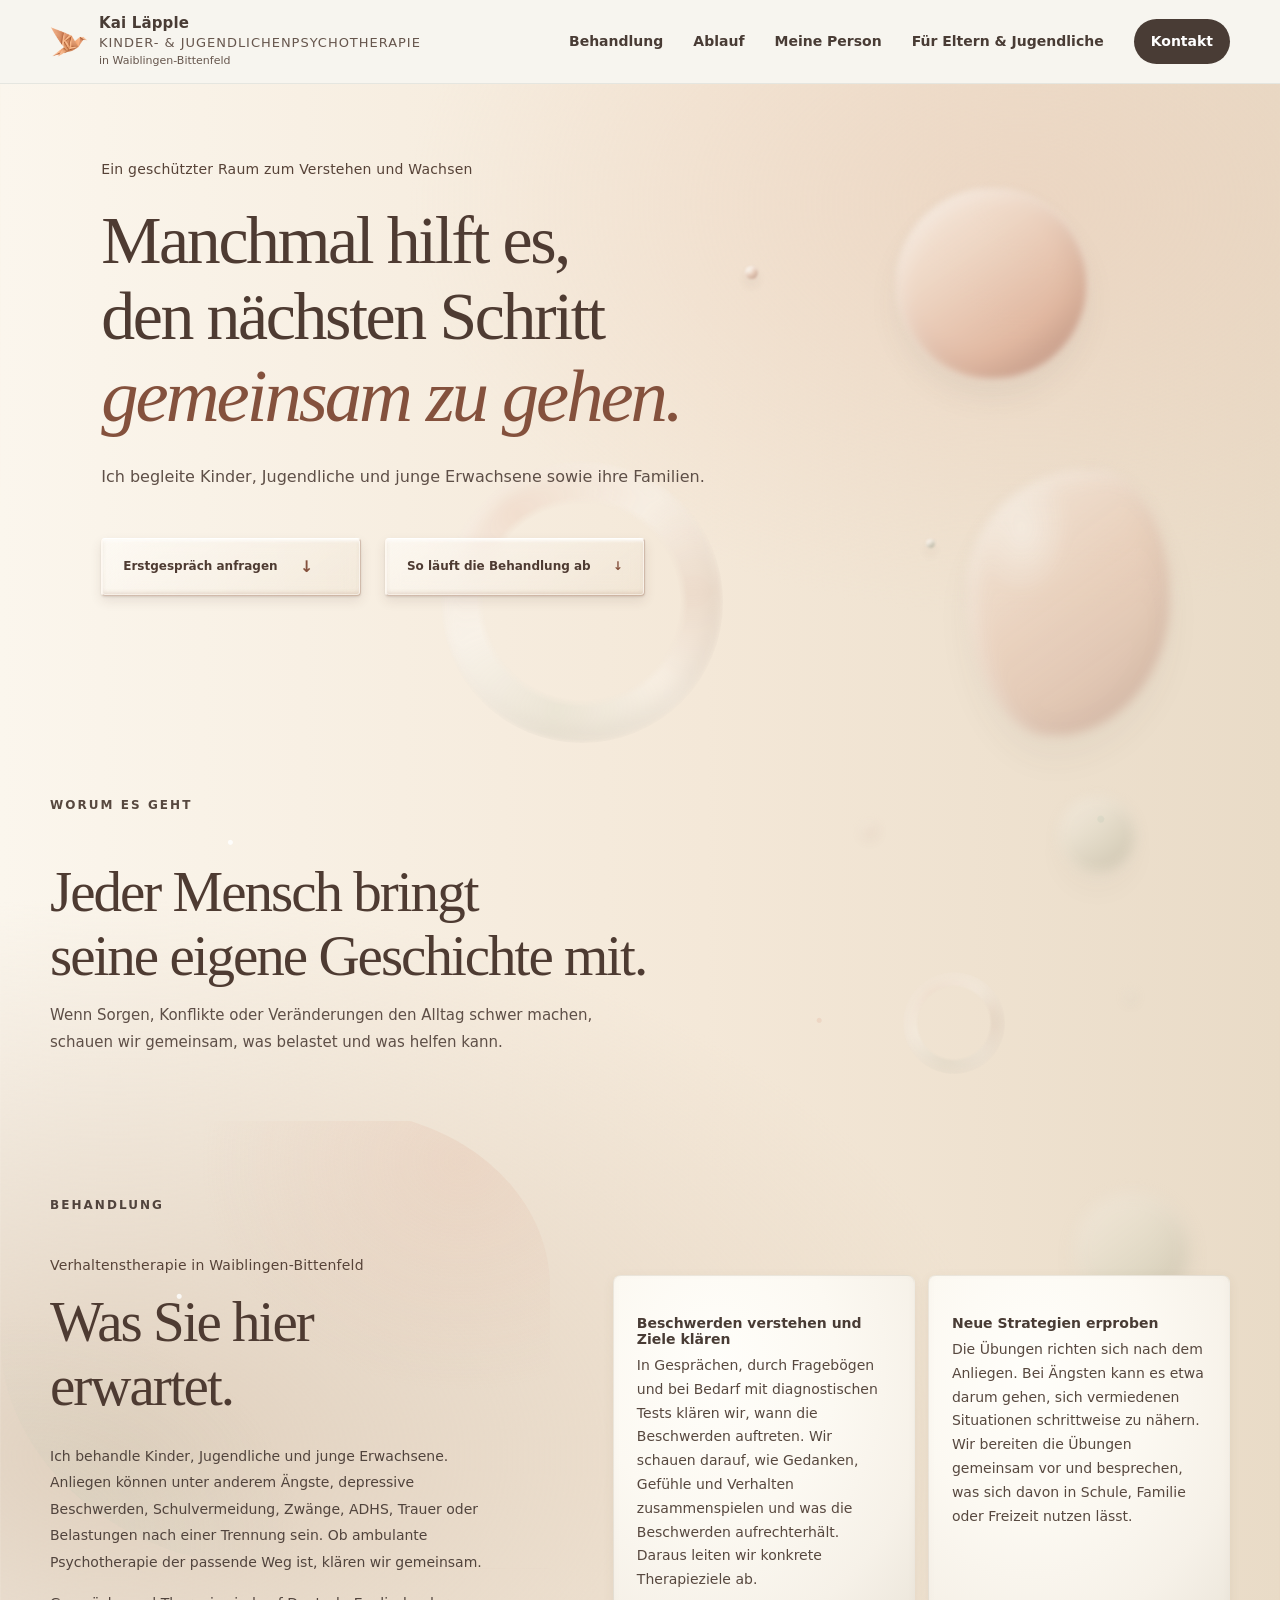
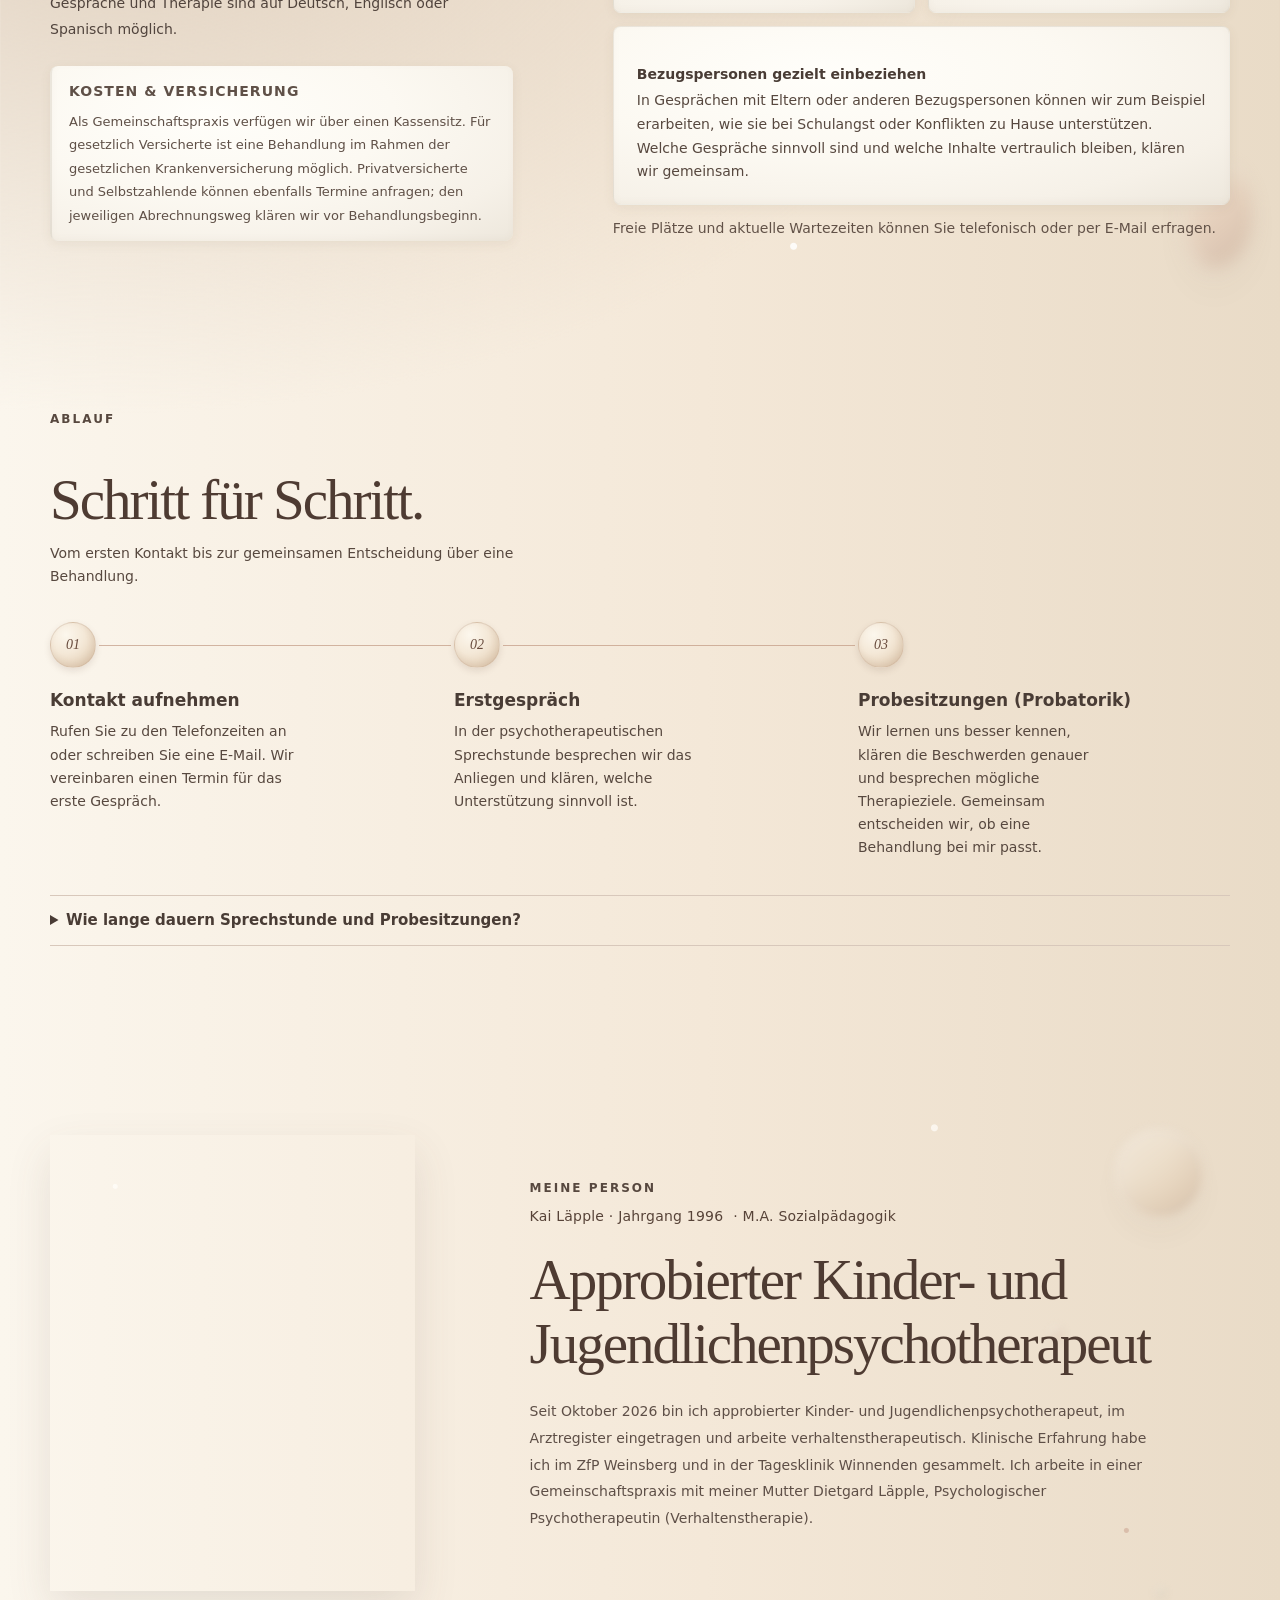
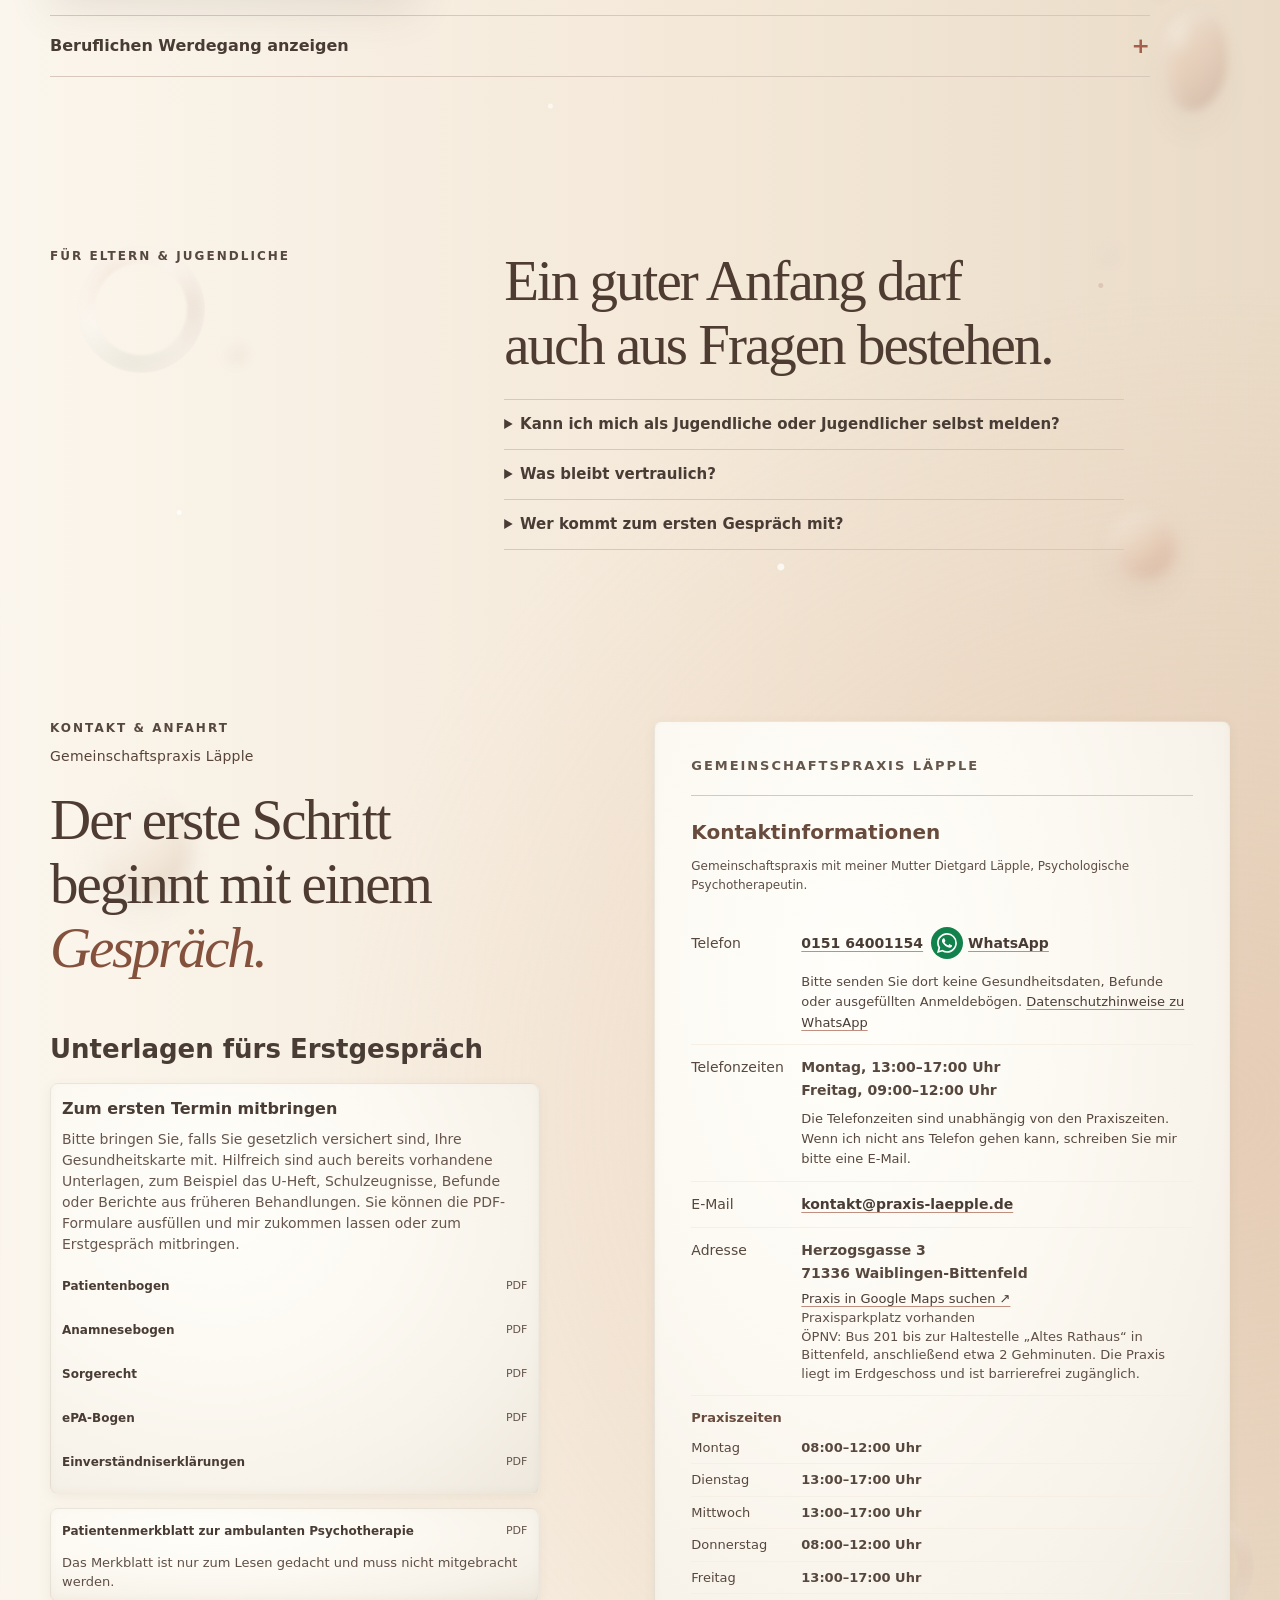
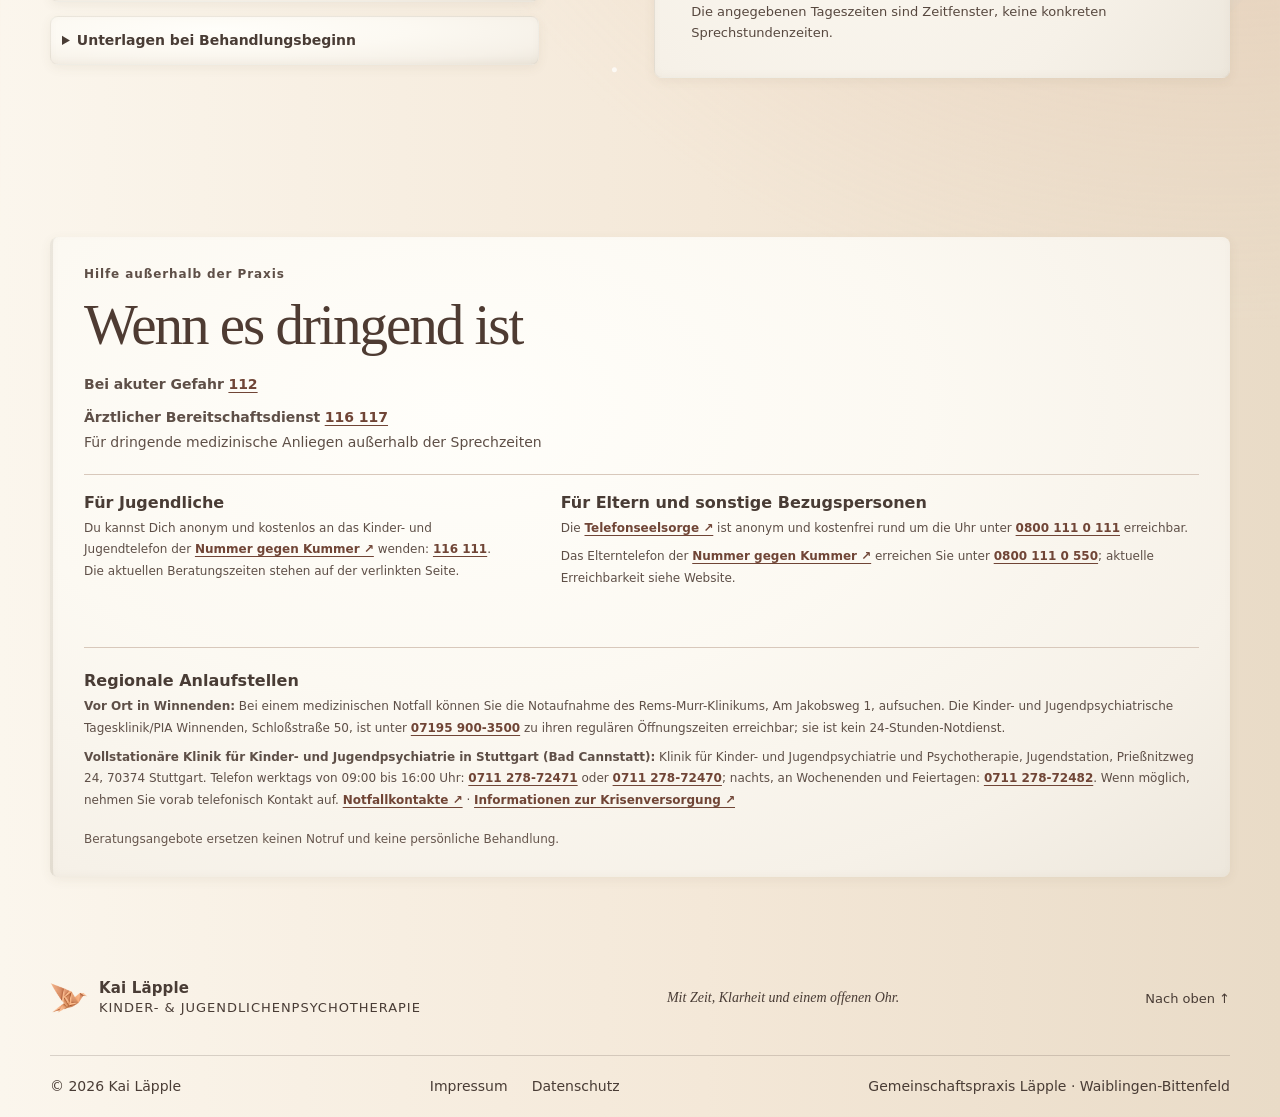
==== commit a8a0c16f: "Hinweis zu Wartezeiten unter den Behandlungskarten ausrichten" ====
--- a/index.html
+++ b/index.html
@@ -32,6 +32,12 @@
   <link rel="stylesheet" href="image-styles.css?v=20261110f">
   <link rel="stylesheet" href="illustrations.css?v=20261126-ersttermin">
   <style>
+    #angebot .offer-card-column { min-width: 0; }
+    #angebot .offer-card-column .offer-wait-note { margin: 12px 0 0; font-size: 14px; }
+    @media (min-width: 761px) {
+      #angebot .offer-layout { align-items: end; }
+      #angebot .offer-layout > div:first-child > .membership-note { margin-bottom: 0; }
+    }
     #main .welcome .welcome-content { grid-template-columns: minmax(0, 1fr); gap: 14px; }
     #main .welcome .welcome-content > p { max-width: 58ch; margin: 0; }
     @media (max-width: 760px) {
@@ -234,10 +240,12 @@
     </section>
 
     <section class="offer-section" id="angebot">
-      <div class="ambient-composition ambient--offer" aria-hidden="true"><span class="ambient-shape ambient-orb ambient-orb--sage"></span><span class="ambient-shape ambient-petal ambient-petal--clay"></span><i class="ambient-bead bead-one"></i><i class="ambient-bead bead-two"></i><i class="ambient-bead bead-three"></i></div><div class="section-shell section-pad offer-layout"><div><div class="section-kicker"><span>Behandlung</span></div><p class="eyebrow">Verhaltenstherapie in Waiblingen-Bittenfeld</p><h2>Was Sie hier<br>erwartet.</h2><p>Ich behandle Kinder, Jugendliche und junge Erwachsene. Anliegen können unter anderem Ängste, depressive Beschwerden, Schulvermeidung, Zwänge, ADHS, Trauer oder Belastungen nach einer Trennung sein. Ob ambulante Psychotherapie der passende Weg ist, klären wir gemeinsam.</p><p>Gespräche und Therapie sind auf Deutsch, Englisch oder Spanisch möglich.</p><div class="membership-note matte-surface"><span class="mini-label">KOSTEN &amp; VERSICHERUNG</span><p>Als Gemeinschaftspraxis verfügen wir über einen Kassensitz. Für gesetzlich Versicherte ist eine Behandlung im Rahmen der gesetzlichen Krankenversicherung möglich. Privatversicherte und Selbstzahlende können ebenfalls Termine anfragen; den jeweiligen Abrechnungsweg klären wir vor Behandlungsbeginn.</p></div><p class="offer-wait-note">Freie Plätze und aktuelle Wartezeiten können Sie telefonisch oder per E-Mail erfragen.</p></div><div class="offer-cards">
+      <div class="ambient-composition ambient--offer" aria-hidden="true"><span class="ambient-shape ambient-orb ambient-orb--sage"></span><span class="ambient-shape ambient-petal ambient-petal--clay"></span><i class="ambient-bead bead-one"></i><i class="ambient-bead bead-two"></i><i class="ambient-bead bead-three"></i></div><div class="section-shell section-pad offer-layout"><div><div class="section-kicker"><span>Behandlung</span></div><p class="eyebrow">Verhaltenstherapie in Waiblingen-Bittenfeld</p><h2>Was Sie hier<br>erwartet.</h2><p>Ich behandle Kinder, Jugendliche und junge Erwachsene. Anliegen können unter anderem Ängste, depressive Beschwerden, Schulvermeidung, Zwänge, ADHS, Trauer oder Belastungen nach einer Trennung sein. Ob ambulante Psychotherapie der passende Weg ist, klären wir gemeinsam.</p><p>Gespräche und Therapie sind auf Deutsch, Englisch oder Spanisch möglich.</p><div class="membership-note matte-surface"><span class="mini-label">KOSTEN &amp; VERSICHERUNG</span><p>Als Gemeinschaftspraxis verfügen wir über einen Kassensitz. Für gesetzlich Versicherte ist eine Behandlung im Rahmen der gesetzlichen Krankenversicherung möglich. Privatversicherte und Selbstzahlende können ebenfalls Termine anfragen; den jeweiligen Abrechnungsweg klären wir vor Behandlungsbeginn.</p></div></div><div class="offer-card-column"><div class="offer-cards">
         <article class="offer-card matte-surface"><h3>Beschwerden verstehen und Ziele klären</h3><p>In Gesprächen, durch Fragebögen und bei Bedarf mit diagnostischen Tests klären wir, wann die Beschwerden auftreten. Wir schauen darauf, wie Gedanken, Gefühle und Verhalten zusammenspielen und was die Beschwerden aufrechterhält. Daraus leiten wir konkrete Therapieziele ab.</p></article>
         <article class="offer-card matte-surface"><h3>Neue Strategien erproben</h3><p>Die Übungen richten sich nach dem Anliegen. Bei Ängsten kann es etwa darum gehen, sich vermiedenen Situationen schrittweise zu nähern. Wir bereiten die Übungen gemeinsam vor und besprechen, was sich davon in Schule, Familie oder Freizeit nutzen lässt.</p></article>
         <article class="offer-card matte-surface"><h3>Bezugspersonen gezielt einbeziehen</h3><p>In Gesprächen mit Eltern oder anderen Bezugspersonen können wir zum Beispiel erarbeiten, wie sie bei Schulangst oder Konflikten zu Hause unterstützen. Welche Gespräche sinnvoll sind und welche Inhalte vertraulich bleiben, klären wir gemeinsam.</p></article>
+      </div>
+      <p class="offer-wait-note">Freie Plätze und aktuelle Wartezeiten können Sie telefonisch oder per E-Mail erfragen.</p>
       </div></div></section>
 
     <section class="section-shell section-pad process-section" id="ablauf"><div class="section-kicker"><span>Ablauf</span></div><div class="process-heading"><h2>Schritt für Schritt.</h2><p>Vom ersten Kontakt bis zur gemeinsamen Entscheidung über eine Behandlung.</p></div><div class="process-steps"><article><span>01</span><h3>Kontakt aufnehmen</h3><p>Rufen Sie zu den Telefonzeiten an oder schreiben Sie eine E-Mail. Wir vereinbaren einen Termin für das erste Gespräch.</p></article><article><span>02</span><h3>Erstgespräch</h3><p>In der psychotherapeutischen Sprechstunde besprechen wir das Anliegen und klären, welche Unterstützung sinnvoll ist.</p></article><article><span>03</span><h3>Probesitzungen (Probatorik)</h3><p>Wir lernen uns besser kennen, klären die Beschwerden genauer und besprechen mögliche Therapieziele. Gemeinsam entscheiden wir, ob eine Behandlung bei mir passt.</p></article></div>
